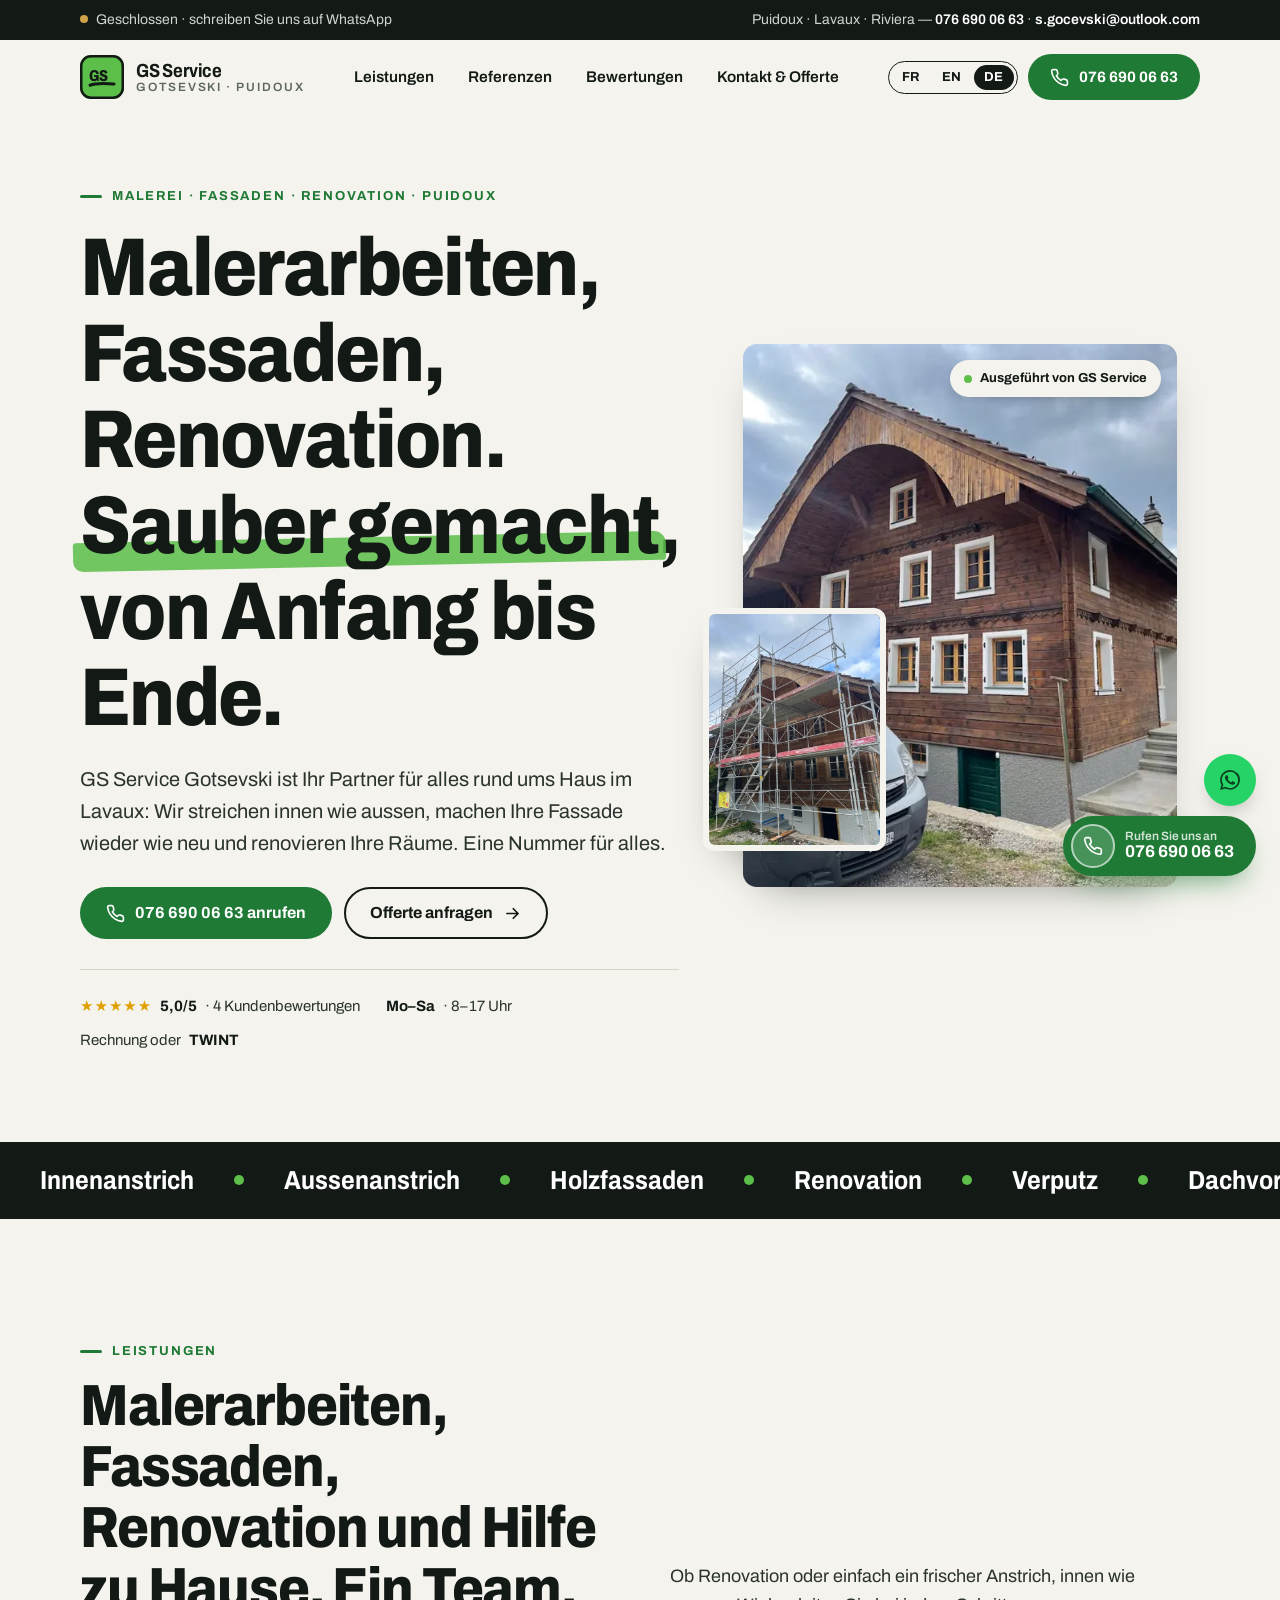
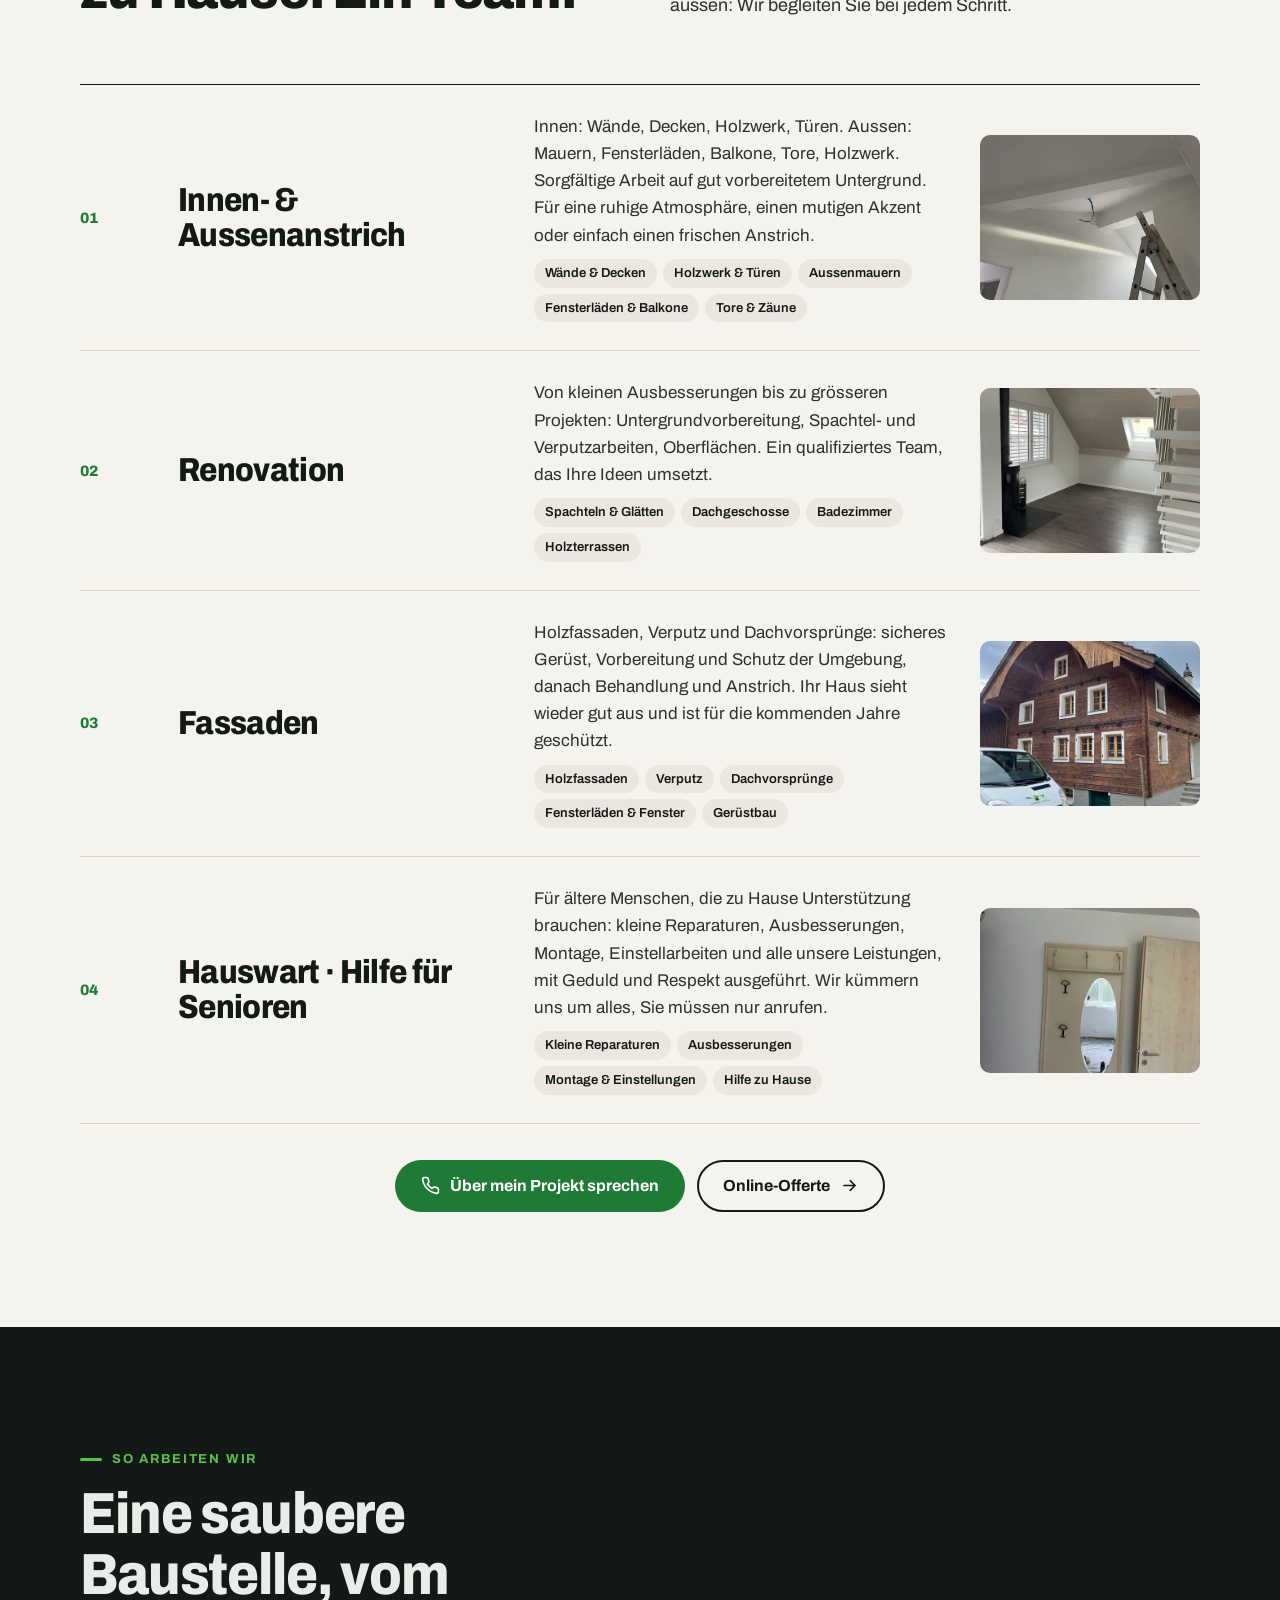
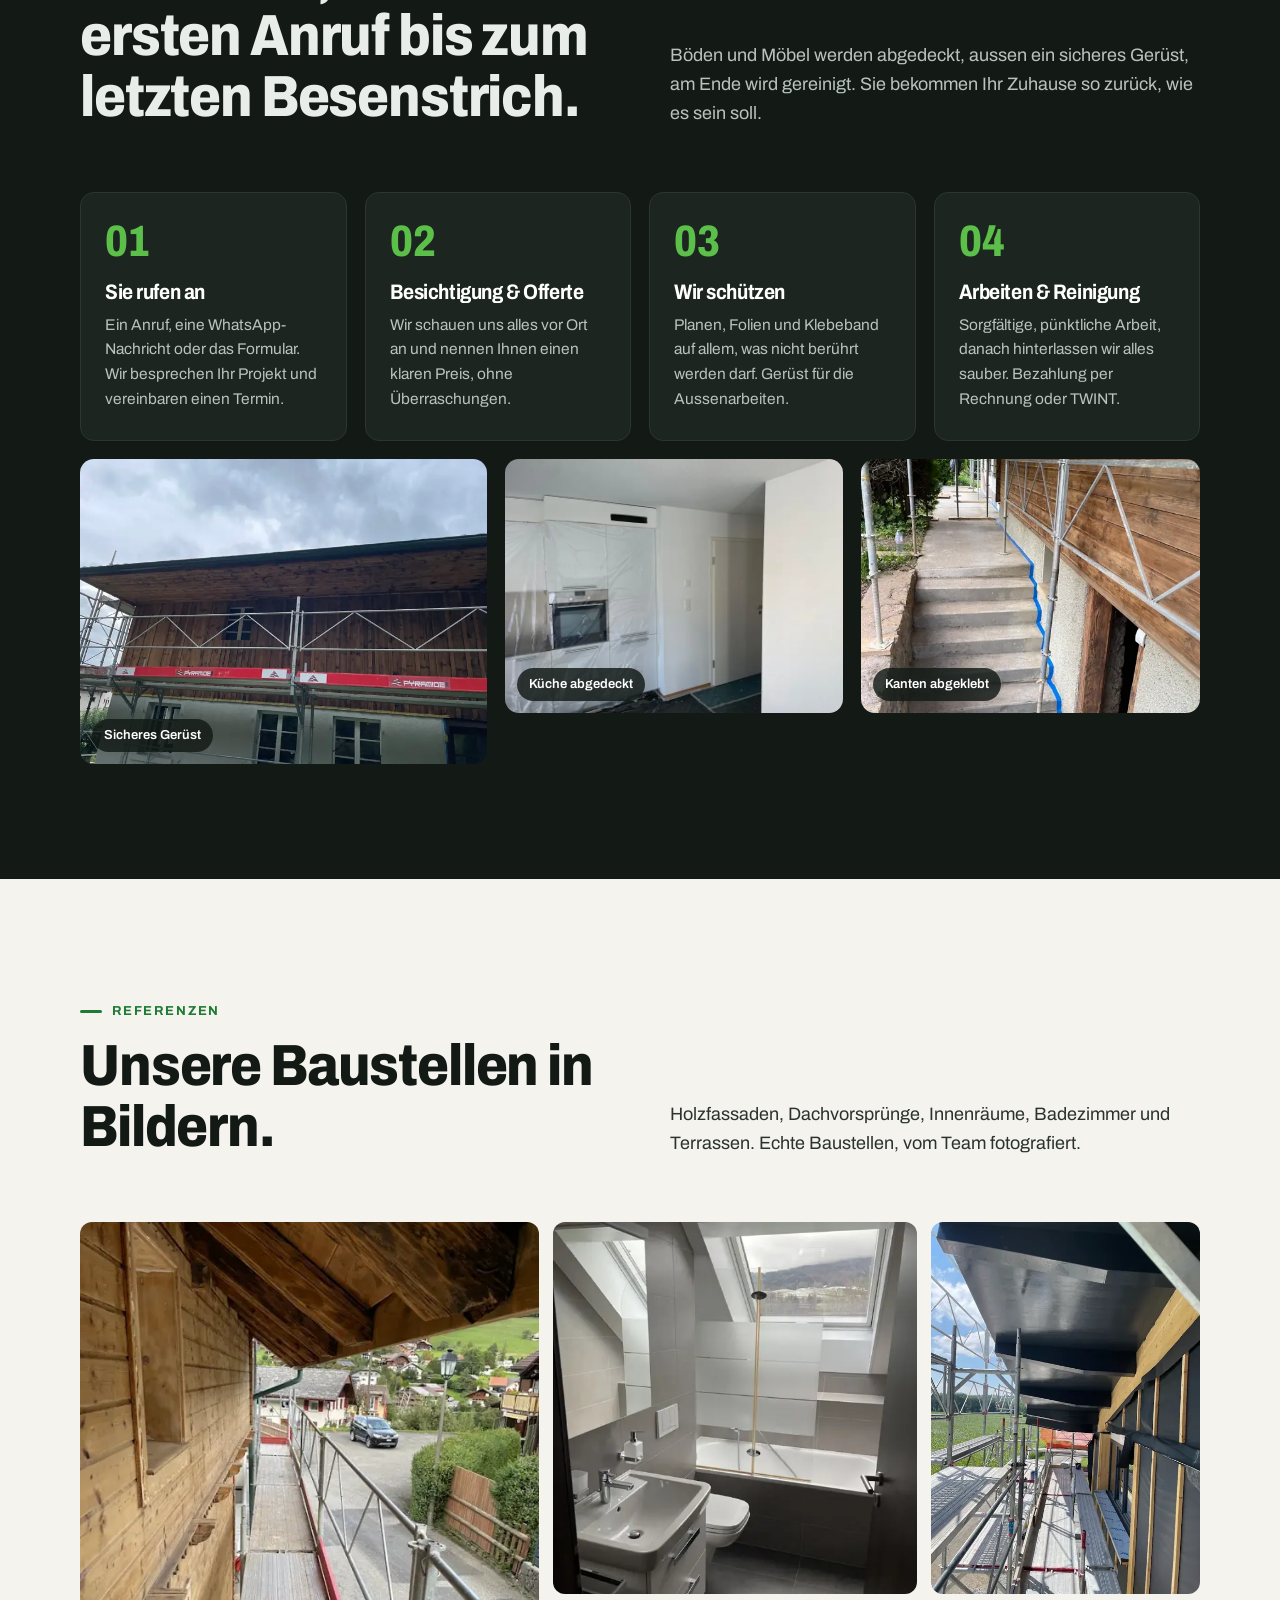
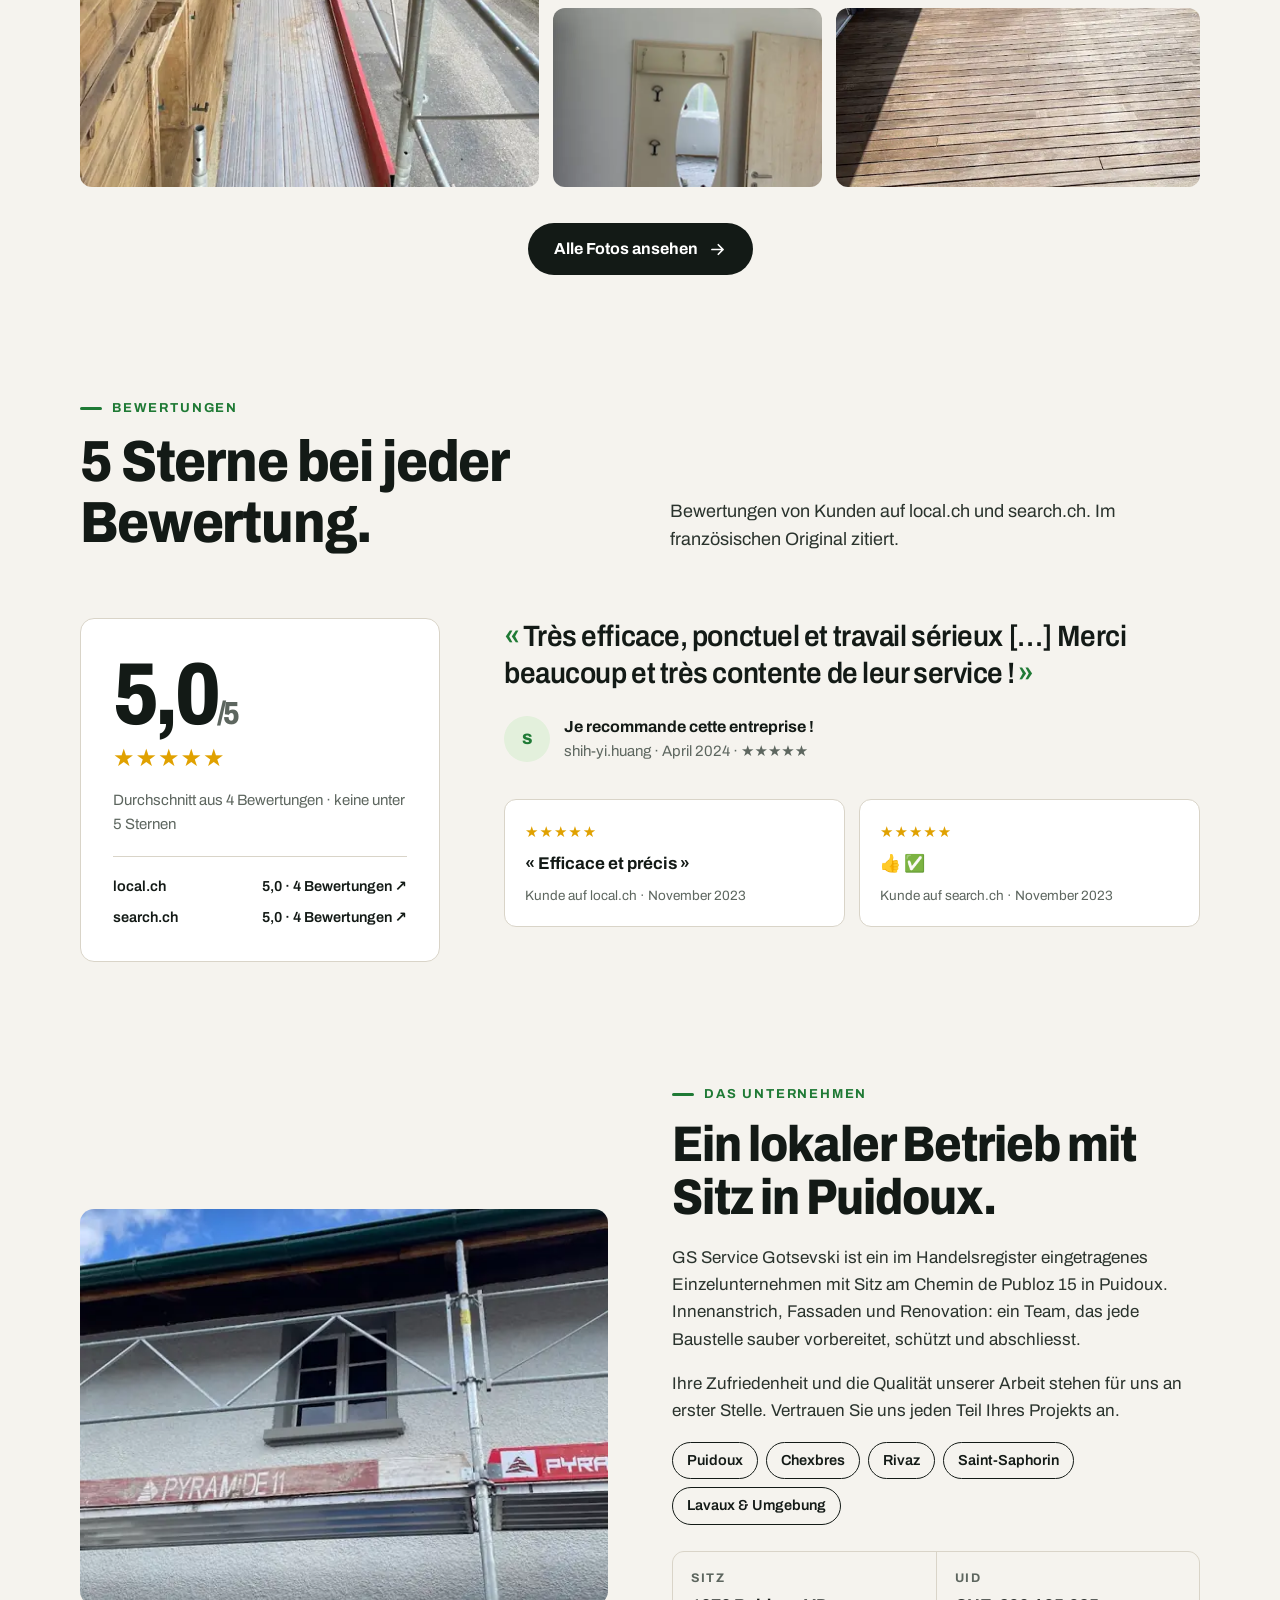
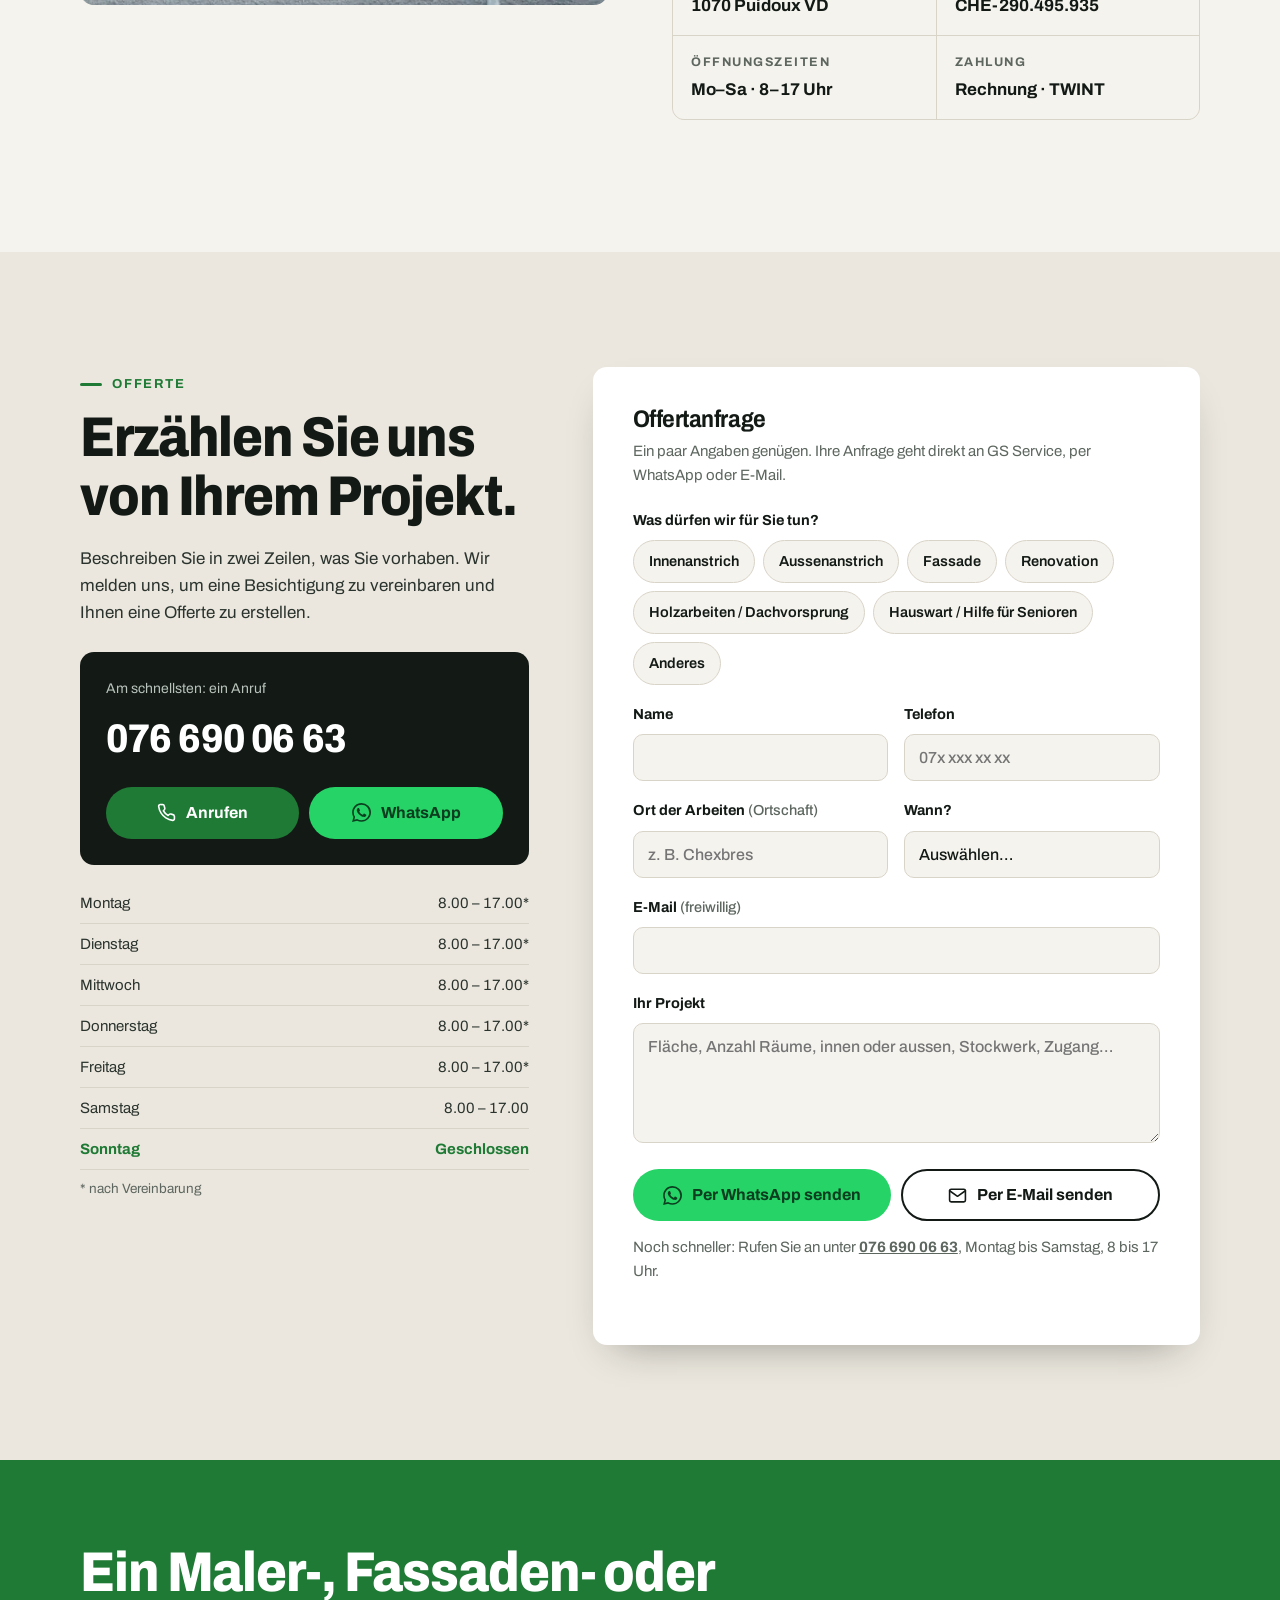
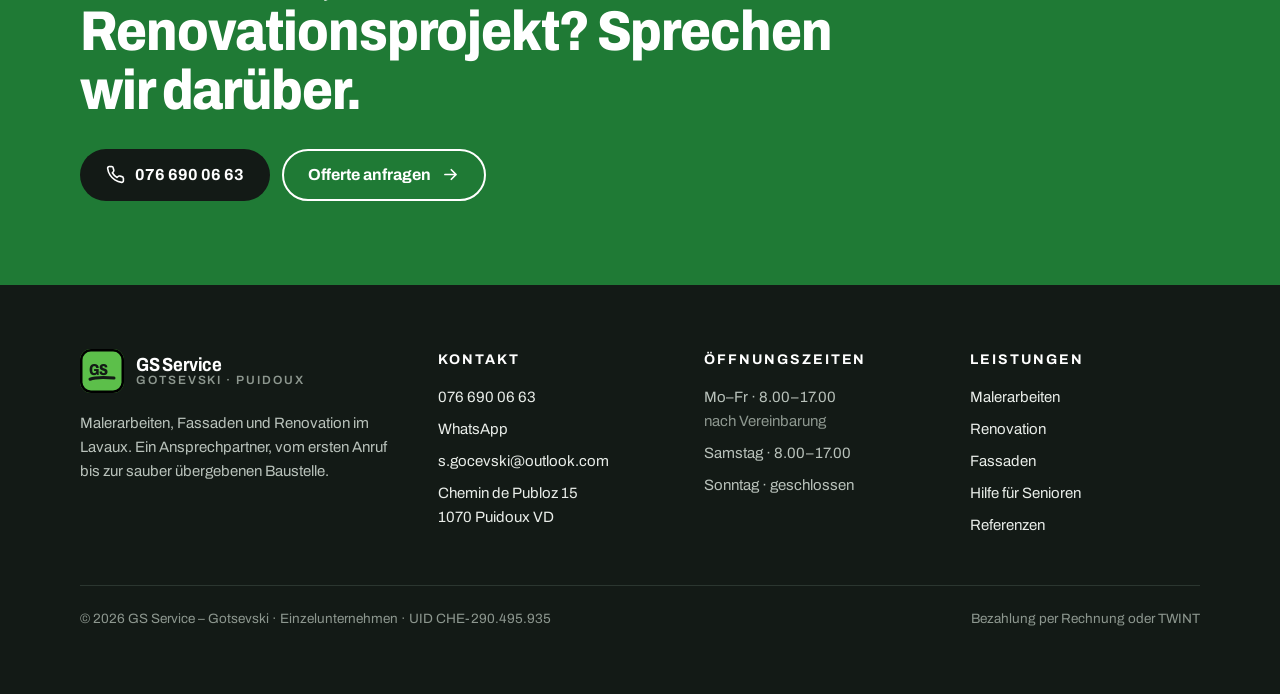
==== de/index.html @ d6259721 "Add English and German versions with FR/EN/DE language switcher Co-Authored-By: Claude Opus 5.5 <nor" ====
<!doctype html>
<html lang="de-CH">
<head>
<meta charset="utf-8">
<meta name="viewport" content="width=device-width, initial-scale=1, viewport-fit=cover">
<title>GS Service – Gotsevski | Maler, Fassaden & Renovation in Puidoux</title>
<meta name="description" content="Maler- und Renovationsbetrieb in Puidoux (Lavaux, VD). Innen- und Aussenanstrich, Fassaden, Renovation und Hauswartdienste für Senioren. 5,0/5 aus 4 Bewertungen. Rufen Sie an: 076 690 06 63.">
<link rel="canonical" href="https://welcometothenextlevel.github.io/GS-Service/de/">
<meta name="theme-color" content="#131a16">
<meta property="og:type" content="website">
<meta property="og:locale" content="de_CH">
<meta property="og:title" content="GS Service – Gotsevski | Maler, Fassaden & Renovation in Puidoux">
<meta property="og:description" content="Maler- und Renovationsbetrieb in Puidoux (Lavaux, VD). Innen- und Aussenanstrich, Fassaden, Renovation und Hauswartdienste für Senioren. 5,0/5 aus 4 Bewertungen. Rufen Sie an: 076 690 06 63.">
<meta property="og:url" content="https://welcometothenextlevel.github.io/GS-Service/de/">
<meta property="og:image" content="https://welcometothenextlevel.github.io/GS-Service/img/og.jpg">
<link rel="icon" href="../favicon.svg" type="image/svg+xml">
<link rel="preconnect" href="https://fonts.googleapis.com">
<link rel="preconnect" href="https://fonts.gstatic.com" crossorigin>
<link href="https://fonts.googleapis.com/css2?family=Archivo:wdth,wght@62..125,400..800&display=swap" rel="stylesheet">
<link rel="stylesheet" href="../css/style.css?v=5">
<link rel="alternate" hreflang="fr" href="https://welcometothenextlevel.github.io/GS-Service/">
<link rel="alternate" hreflang="en" href="https://welcometothenextlevel.github.io/GS-Service/en/">
<link rel="alternate" hreflang="de" href="https://welcometothenextlevel.github.io/GS-Service/de/">
<link rel="alternate" hreflang="x-default" href="https://welcometothenextlevel.github.io/GS-Service/">
<script type="application/ld+json">
{"@context":"https://schema.org","@type":"HousePainter","name":"GS Service - Gotsevski",
"description":"Innen- und Aussenanstrich, Fassaden, Renovation und Hauswartdienste für Senioren in Puidoux und im Lavaux.",
"url":"https://welcometothenextlevel.github.io/GS-Service/","telephone":"+41 76 690 06 63","email":"s.gocevski@outlook.com","image":"https://welcometothenextlevel.github.io/GS-Service/img/chalet-fini.webp",
"address":{"@type":"PostalAddress","streetAddress":"Chemin de Publoz 15","postalCode":"1070","addressLocality":"Puidoux","addressRegion":"VD","addressCountry":"CH"},
"geo":{"@type":"GeoCoordinates","latitude":46.4907,"longitude":6.7631},
"areaServed":["Puidoux","Chexbres","Rivaz","Saint-Saphorin","Lavaux"],
"paymentAccepted":"Facture, TWINT",
"openingHoursSpecification":[{"@type":"OpeningHoursSpecification","dayOfWeek":["Monday","Tuesday","Wednesday","Thursday","Friday","Saturday"],"opens":"08:00","closes":"17:00"}]}
</script>
</head>
<body>
<div class="topbar"><div class="wrap">
  <div><span class="open-dot"></span><span data-status>Mo–Sa · 8.00–17.00 Uhr</span></div>
  <nav class="lang lang-top" aria-label="Sprache wählen"><a href="../" hreflang="fr" lang="fr">FR</a><a href="../en/" hreflang="en" lang="en">EN</a><a href="./" hreflang="de" lang="de" aria-current="true">DE</a></nav>
  <div class="tb-right">Puidoux · Lavaux · Riviera — <a href="tel:+41766900663">076 690 06 63</a> · <a href="mailto:s.gocevski@outlook.com">s.gocevski@outlook.com</a></div>
</div></div>
<header class="header"><div class="wrap">
  <a class="logo" href="./" aria-label="GS Service – Gotsevski, Startseite"><span class="logo-mark"><svg viewBox="0 0 40 40" aria-hidden="true"><text x="3" y="25" font-family="Archivo,sans-serif" font-weight="800" font-size="21" fill="#131a16" style="font-stretch:80%">GS</text><path d="M4 31c6-2.4 14-3 32-1.6" stroke="#131a16" stroke-width="4" stroke-linecap="round" fill="none"/></svg></span><span class="logo-text"><b>GS Service</b><span>Gotsevski · Puidoux</span></span></a>
  <nav class="nav" id="nav" aria-label="Hauptnavigation">
    <a href="./#services">Leistungen</a>
    <a href="realisations">Referenzen</a>
    <a href="./#avis">Bewertungen</a>
    <a href="contact">Kontakt & Offerte</a>
  </nav>
  <div class="header-cta">
    <nav class="lang lang-head" aria-label="Sprache wählen"><a href="../" hreflang="fr" lang="fr">FR</a><a href="../en/" hreflang="en" lang="en">EN</a><a href="./" hreflang="de" lang="de" aria-current="true">DE</a></nav>
    <a class="btn btn-green" href="tel:+41766900663" aria-label="076 690 06 63 anrufen"><svg viewBox="0 0 24 24" fill="none" stroke="currentColor" stroke-width="2" stroke-linecap="round" stroke-linejoin="round" aria-hidden="true"><path d="M22 16.9v3a2 2 0 0 1-2.2 2 19.8 19.8 0 0 1-8.6-3.1 19.5 19.5 0 0 1-6-6A19.8 19.8 0 0 1 2.1 4.2 2 2 0 0 1 4.1 2h3a2 2 0 0 1 2 1.7c.1.9.4 1.8.7 2.7a2 2 0 0 1-.5 2.1L8 9.8a16 16 0 0 0 6 6l1.3-1.3a2 2 0 0 1 2.1-.5c.9.3 1.8.6 2.7.7a2 2 0 0 1 1.7 2z"/></svg><span class="lbl">076 690 06 63</span></a>
    <button class="burger" aria-label="Menu" aria-expanded="false" aria-controls="nav"><svg viewBox="0 0 24 24" fill="none" stroke="currentColor" stroke-width="2" stroke-linecap="round" aria-hidden="true"><path d="M4 7h16M4 12h16M4 17h16"/></svg></button>
  </div>
</div></header>
<main>
<section class="hero"><div class="wrap hero-grid">
  <div>
    <span class="eyebrow">Malerei · Fassaden · Renovation · Puidoux</span>
    <h1>Malerarbeiten, Fassaden, Renovation. <span class="stroke">Sauber gemacht</span>, von Anfang bis Ende.</h1>
    <p class="lead">GS Service Gotsevski ist Ihr Partner für alles rund ums Haus im Lavaux: Wir streichen innen wie aussen, machen Ihre Fassade wieder wie neu und renovieren Ihre Räume. Eine Nummer für alles.</p>
    <div class="hero-actions">
      <a class="btn btn-green" href="tel:+41766900663"><svg viewBox="0 0 24 24" fill="none" stroke="currentColor" stroke-width="2" stroke-linecap="round" stroke-linejoin="round" aria-hidden="true"><path d="M22 16.9v3a2 2 0 0 1-2.2 2 19.8 19.8 0 0 1-8.6-3.1 19.5 19.5 0 0 1-6-6A19.8 19.8 0 0 1 2.1 4.2 2 2 0 0 1 4.1 2h3a2 2 0 0 1 2 1.7c.1.9.4 1.8.7 2.7a2 2 0 0 1-.5 2.1L8 9.8a16 16 0 0 0 6 6l1.3-1.3a2 2 0 0 1 2.1-.5c.9.3 1.8.6 2.7.7a2 2 0 0 1 1.7 2z"/></svg> 076 690 06 63 anrufen</a>
      <a class="btn btn-line" href="#devis">Offerte anfragen <svg viewBox="0 0 24 24" fill="none" stroke="currentColor" stroke-width="2.2" stroke-linecap="round" stroke-linejoin="round" aria-hidden="true"><path d="M5 12h14M13 6l6 6-6 6"/></svg></a>
    </div>
    <div class="proof">
      <div><span class="stars">★★★★★</span> <strong>5,0/5</strong> · 4 Kundenbewertungen</div>
      <div><strong>Mo–Sa</strong> · 8–17 Uhr</div>
      <div>Rechnung oder <strong>TWINT</strong></div>
    </div>
  </div>
  <div class="hero-media">
    <div class="main"><img src="../img/chalet-fini.webp" srcset="../img/chalet-fini-sm.webp 720w, ../img/chalet-fini.webp 1400w" sizes="(max-width:900px) 100vw, 45vw" alt="Holzchalet nach den Arbeiten, davor der Wagen von GS Service" fetchpriority="high" decoding="async"></div>
    <div class="inset"><img src="../img/chalet-echafaudage.webp" srcset="../img/chalet-echafaudage-sm.webp 720w, ../img/chalet-echafaudage.webp 1400w" sizes="20vw" alt="Dasselbe Chalet eingerüstet während der Arbeiten" loading="lazy" decoding="async"></div>
    <span class="tag"><i></i>Ausgeführt von GS Service</span>
  </div>
</div></section>

<div class="ticker" aria-hidden="true"><div class="ticker-track"><span>Innenanstrich</span><span>Aussenanstrich</span><span>Holzfassaden</span><span>Renovation</span><span>Verputz</span><span>Dachvorsprünge</span><span>Holzarbeiten</span><span>Hilfe für Senioren</span><span>Decken</span><span>Badezimmer</span><span>Innenanstrich</span><span>Aussenanstrich</span><span>Holzfassaden</span><span>Renovation</span><span>Verputz</span><span>Dachvorsprünge</span><span>Holzarbeiten</span><span>Hilfe für Senioren</span><span>Decken</span><span>Badezimmer</span></div></div>

<section class="section" id="services"><div class="wrap">
  <div class="section-head">
    <div><span class="eyebrow">Leistungen</span><h2>Malerarbeiten, Fassaden, Renovation und Hilfe zu Hause. Ein Team.</h2></div>
    <p>Ob Renovation oder einfach ein frischer Anstrich, innen wie aussen: Wir begleiten Sie bei jedem Schritt.</p>
  </div>
  <div class="svc-list">
<article class="svc rv">
  <span class="svc-num">01</span>
  <h3>Innen- & Aussenanstrich</h3>
  <div class="svc-desc"><p>Innen: Wände, Decken, Holzwerk, Türen. Aussen: Mauern, Fensterläden, Balkone, Tore, Holzwerk. Sorgfältige Arbeit auf gut vorbereitetem Untergrund. Für eine ruhige Atmosphäre, einen mutigen Akzent oder einfach einen frischen Anstrich.</p><ul><li>Wände & Decken</li><li>Holzwerk & Türen</li><li>Aussenmauern</li><li>Fensterläden & Balkone</li><li>Tore & Zäune</li></ul></div>
  <div class="svc-img"><img src="../img/plafond-peinture.webp" srcset="../img/plafond-peinture-sm.webp 720w, ../img/plafond-peinture.webp 1400w" sizes="(max-width:600px) 100vw, 220px" alt="Decke und Balken weiss gestrichen" loading="lazy" decoding="async"></div>
</article>
<article class="svc rv">
  <span class="svc-num">02</span>
  <h3>Renovation</h3>
  <div class="svc-desc"><p>Von kleinen Ausbesserungen bis zu grösseren Projekten: Untergrundvorbereitung, Spachtel- und Verputzarbeiten, Oberflächen. Ein qualifiziertes Team, das Ihre Ideen umsetzt.</p><ul><li>Spachteln & Glätten</li><li>Dachgeschosse</li><li>Badezimmer</li><li>Holzterrassen</li></ul></div>
  <div class="svc-img"><img src="../img/combles-renoves.webp" srcset="../img/combles-renoves-sm.webp 720w, ../img/combles-renoves.webp 1400w" sizes="(max-width:600px) 100vw, 220px" alt="Renoviertes Dachgeschoss mit Parkett und weissen Wänden" loading="lazy" decoding="async"></div>
</article>
<article class="svc rv">
  <span class="svc-num">03</span>
  <h3>Fassaden</h3>
  <div class="svc-desc"><p>Holzfassaden, Verputz und Dachvorsprünge: sicheres Gerüst, Vorbereitung und Schutz der Umgebung, danach Behandlung und Anstrich. Ihr Haus sieht wieder gut aus und ist für die kommenden Jahre geschützt.</p><ul><li>Holzfassaden</li><li>Verputz</li><li>Dachvorsprünge</li><li>Fensterläden & Fenster</li><li>Gerüstbau</li></ul></div>
  <div class="svc-img"><img src="../img/chalet-fini.webp" srcset="../img/chalet-fini-sm.webp 720w, ../img/chalet-fini.webp 1400w" sizes="(max-width:600px) 100vw, 220px" alt="Holzchalet nach Fassadenarbeiten, mit dem Wagen von GS Service" loading="lazy" decoding="async"></div>
</article>
<article class="svc rv">
  <span class="svc-num">04</span>
  <h3>Hauswart · Hilfe für Senioren</h3>
  <div class="svc-desc"><p>Für ältere Menschen, die zu Hause Unterstützung brauchen: kleine Reparaturen, Ausbesserungen, Montage, Einstellarbeiten und alle unsere Leistungen, mit Geduld und Respekt ausgeführt. Wir kümmern uns um alles, Sie müssen nur anrufen.</p><ul><li>Kleine Reparaturen</li><li>Ausbesserungen</li><li>Montage & Einstellungen</li><li>Hilfe zu Hause</li></ul></div>
  <div class="svc-img"><img src="../img/porte-repeinte.webp" srcset="../img/porte-repeinte-sm.webp 720w, ../img/porte-repeinte.webp 1400w" sizes="(max-width:600px) 100vw, 220px" alt="Alte Tür instand gesetzt" loading="lazy" decoding="async"></div>
</article>
  </div>
  <div class="center-cta"><a class="btn btn-green" href="tel:+41766900663"><svg viewBox="0 0 24 24" fill="none" stroke="currentColor" stroke-width="2" stroke-linecap="round" stroke-linejoin="round" aria-hidden="true"><path d="M22 16.9v3a2 2 0 0 1-2.2 2 19.8 19.8 0 0 1-8.6-3.1 19.5 19.5 0 0 1-6-6A19.8 19.8 0 0 1 2.1 4.2 2 2 0 0 1 4.1 2h3a2 2 0 0 1 2 1.7c.1.9.4 1.8.7 2.7a2 2 0 0 1-.5 2.1L8 9.8a16 16 0 0 0 6 6l1.3-1.3a2 2 0 0 1 2.1-.5c.9.3 1.8.6 2.7.7a2 2 0 0 1 1.7 2z"/></svg> Über mein Projekt sprechen</a><a class="btn btn-line" href="#devis">Online-Offerte <svg viewBox="0 0 24 24" fill="none" stroke="currentColor" stroke-width="2.2" stroke-linecap="round" stroke-linejoin="round" aria-hidden="true"><path d="M5 12h14M13 6l6 6-6 6"/></svg></a></div>
</div></section>

<section class="section on-dark" id="methode"><div class="wrap">
  <div class="section-head">
    <div><span class="eyebrow">So arbeiten wir</span><h2>Eine saubere Baustelle, vom ersten Anruf bis zum letzten Besenstrich.</h2></div>
    <p>Böden und Möbel werden abgedeckt, aussen ein sicheres Gerüst, am Ende wird gereinigt. Sie bekommen Ihr Zuhause so zurück, wie es sein soll.</p>
  </div>
  <div class="steps">
    <div class="step rv"><b>01</b><h3>Sie rufen an</h3><p>Ein Anruf, eine WhatsApp-Nachricht oder das Formular. Wir besprechen Ihr Projekt und vereinbaren einen Termin.</p></div>
    <div class="step rv"><b>02</b><h3>Besichtigung & Offerte</h3><p>Wir schauen uns alles vor Ort an und nennen Ihnen einen klaren Preis, ohne Überraschungen.</p></div>
    <div class="step rv"><b>03</b><h3>Wir schützen</h3><p>Planen, Folien und Klebeband auf allem, was nicht berührt werden darf. Gerüst für die Aussenarbeiten.</p></div>
    <div class="step rv"><b>04</b><h3>Arbeiten & Reinigung</h3><p>Sorgfältige, pünktliche Arbeit, danach hinterlassen wir alles sauber. Bezahlung per Rechnung oder TWINT.</p></div>
  </div>
  <div class="process-photo">
    <figure class="rv"><img src="../img/facade-bois-echafaudage.webp" srcset="../img/facade-bois-echafaudage-sm.webp 720w, ../img/facade-bois-echafaudage.webp 1400w" sizes="(max-width:760px) 100vw, 40vw" alt="Gerüst an einer Holzfassade" loading="lazy" decoding="async"><figcaption>Sicheres Gerüst</figcaption></figure>
    <figure class="rv"><img src="../img/cuisine-protection.webp" srcset="../img/cuisine-protection-sm.webp 720w, ../img/cuisine-protection.webp 1400w" sizes="(max-width:760px) 50vw, 30vw" alt="Küche während der Arbeiten mit Folie abgedeckt" loading="lazy" decoding="async"><figcaption>Küche abgedeckt</figcaption></figure>
    <figure class="rv"><img src="../img/facade-escalier-protection.webp" srcset="../img/facade-escalier-protection-sm.webp 720w, ../img/facade-escalier-protection.webp 1400w" sizes="(max-width:760px) 50vw, 30vw" alt="Treppe und Sockel vor dem Streichen abgeklebt" loading="lazy" decoding="async"><figcaption>Kanten abgeklebt</figcaption></figure>
  </div>
</div></section>

<section class="section" id="realisations"><div class="wrap">
  <div class="section-head">
    <div><span class="eyebrow">Referenzen</span><h2>Unsere Baustellen in Bildern.</h2></div>
    <p>Holzfassaden, Dachvorsprünge, Innenräume, Badezimmer und Terrassen. Echte Baustellen, vom Team fotografiert.</p>
  </div>
  <div class="mosaic" data-lb>
    <a class="m1 rv" href="../img/facade-bois-passerelle-2.webp" data-caption="Holzfassade – Arbeiten vom Gerüst aus"><img src="../img/facade-bois-passerelle-2.webp" srcset="../img/facade-bois-passerelle-2-sm.webp 720w, ../img/facade-bois-passerelle-2.webp 1400w" sizes="(max-width:760px) 100vw, 42vw" alt="Holzfassade vom Gerüst aus, mit Blick auf das Dorf" loading="lazy" decoding="async"><span>Holzfassade</span></a>
    <a class="m2 rv" href="../img/salle-de-bain.webp" data-caption="Badezimmer im Dachgeschoss"><img src="../img/salle-de-bain.webp" srcset="../img/salle-de-bain-sm.webp 720w, ../img/salle-de-bain.webp 1400w" sizes="(max-width:760px) 50vw, 33vw" alt="Renoviertes Badezimmer unter dem Dachfenster" loading="lazy" decoding="async"><span>Badezimmer</span></a>
    <a class="m3 rv" href="../img/avant-toit-noir.webp" data-caption="Dachvorsprung schwarz gestrichen"><img src="../img/avant-toit-noir.webp" srcset="../img/avant-toit-noir-sm.webp 720w, ../img/avant-toit-noir.webp 1400w" sizes="(max-width:760px) 50vw, 25vw" alt="Dachvorsprung schwarz gestrichen, vom Gerüst aus" loading="lazy" decoding="async"><span>Dachvorsprung</span></a>
    <a class="m4 rv" href="../img/porte-repeinte.webp" data-caption="Gestrichene Tür"><img src="../img/porte-repeinte.webp" srcset="../img/porte-repeinte-sm.webp 720w, ../img/porte-repeinte.webp 1400w" sizes="(max-width:760px) 50vw, 25vw" alt="Alte Tür mit Bullauge, neu gestrichen" loading="lazy" decoding="async"><span>Türen</span></a>
    <a class="m5 rv" href="../img/terrasse-bois-2.webp" data-caption="Holzterrasse gereinigt"><img src="../img/terrasse-bois-2.webp" srcset="../img/terrasse-bois-2-sm.webp 720w, ../img/terrasse-bois-2.webp 1400w" sizes="(max-width:760px) 50vw, 33vw" alt="Holzterrasse" loading="lazy" decoding="async"><span>Terrasse</span></a>
  </div>
  <div class="center-cta"><a class="btn btn-ink" href="realisations">Alle Fotos ansehen <svg viewBox="0 0 24 24" fill="none" stroke="currentColor" stroke-width="2.2" stroke-linecap="round" stroke-linejoin="round" aria-hidden="true"><path d="M5 12h14M13 6l6 6-6 6"/></svg></a></div>
</div></section>

<section class="section" id="avis" style="padding-top:0"><div class="wrap">
  <div class="section-head">
    <div><span class="eyebrow">Bewertungen</span><h2>5 Sterne bei jeder Bewertung.</h2></div>
    <p>Bewertungen von Kunden auf local.ch und search.ch. Im französischen Original zitiert.</p>
  </div>
  <div class="reviews">
    <div class="score rv">
      <div class="big">5,0<small>/5</small></div>
      <div class="stars">★★★★★</div>
      <p>Durchschnitt aus 4 Bewertungen · keine unter 5 Sternen</p>
      <div class="src">
        <a href="https://www.local.ch/en/d/puidoux/1070/painting/gs-service-gotsevski-khm1VBmaaDtW8iqlW9epsw" target="_blank" rel="noopener">local.ch <span>5,0 · 4 Bewertungen ↗</span></a>
        <a href="https://search.ch/tel/puidoux/chemin-de-publoz-15/gs-service-gotsevski" target="_blank" rel="noopener">search.ch <span>5,0 · 4 Bewertungen ↗</span></a>
      </div>
    </div>
    <div>
      <figure class="quote rv">
        <blockquote>Très efficace, ponctuel et travail sérieux […] Merci beaucoup et très contente de leur service !</blockquote>
        <figcaption><span class="avatar">S</span><span><b>Je recommande cette entreprise !</b>shih-yi.huang · April 2024 · ★★★★★</span></figcaption>
      </figure>
      <div class="mini-reviews">
        <div class="mini rv"><span class="stars">★★★★★</span><b>« Efficace et précis »</b><span>Kunde auf local.ch · November 2023</span></div>
        <div class="mini rv"><span class="stars">★★★★★</span><b>👍 ✅</b><span>Kunde auf search.ch · November 2023</span></div>
      </div>
    </div>
  </div>
</div></section>

<section class="section" style="padding-top:0"><div class="wrap about">
  <div class="about-img rv"><img src="../img/facade-crepi.webp" srcset="../img/facade-crepi-sm.webp 720w, ../img/facade-crepi.webp 1400w" sizes="(max-width:860px) 100vw, 50vw" alt="Verputzte Fassade mit Gerüst und Fensterläden" loading="lazy" decoding="async"></div>
  <div class="rv">
    <span class="eyebrow">Das Unternehmen</span>
    <h2>Ein lokaler Betrieb mit Sitz in Puidoux.</h2>
    <p>GS Service Gotsevski ist ein im Handelsregister eingetragenes Einzelunternehmen mit Sitz am Chemin de Publoz 15 in Puidoux. Innenanstrich, Fassaden und Renovation: ein Team, das jede Baustelle sauber vorbereitet, schützt und abschliesst.</p>
    <p>Ihre Zufriedenheit und die Qualität unserer Arbeit stehen für uns an erster Stelle. Vertrauen Sie uns jeden Teil Ihres Projekts an.</p>
    <div class="towns"><span>Puidoux</span><span>Chexbres</span><span>Rivaz</span><span>Saint-Saphorin</span><span>Lavaux & Umgebung</span></div>
    <dl class="facts">
      <div><dt>Sitz</dt><dd>1070 Puidoux VD</dd></div>
      <div><dt>UID</dt><dd>CHE-290.495.935</dd></div>
      <div><dt>Öffnungszeiten</dt><dd>Mo–Sa · 8–17 Uhr</dd></div>
      <div><dt>Zahlung</dt><dd>Rechnung · TWINT</dd></div>
    </dl>
  </div>
</div></section>

<section class="section quote-sec" id="contact"><div class="wrap qgrid">
  <div class="qside rv">
    <span class="eyebrow">Offerte</span>
    <h2>Erzählen Sie uns von Ihrem Projekt.</h2>
    <p>Beschreiben Sie in zwei Zeilen, was Sie vorhaben. Wir melden uns, um eine Besichtigung zu vereinbaren und Ihnen eine Offerte zu erstellen.</p>
    <div class="call-card">
      <small>Am schnellsten: ein Anruf</small>
      <a class="num" href="tel:+41766900663">076 690 06 63</a>
      <div class="row">
        <a class="btn btn-green" href="tel:+41766900663"><svg viewBox="0 0 24 24" fill="none" stroke="currentColor" stroke-width="2" stroke-linecap="round" stroke-linejoin="round" aria-hidden="true"><path d="M22 16.9v3a2 2 0 0 1-2.2 2 19.8 19.8 0 0 1-8.6-3.1 19.5 19.5 0 0 1-6-6A19.8 19.8 0 0 1 2.1 4.2 2 2 0 0 1 4.1 2h3a2 2 0 0 1 2 1.7c.1.9.4 1.8.7 2.7a2 2 0 0 1-.5 2.1L8 9.8a16 16 0 0 0 6 6l1.3-1.3a2 2 0 0 1 2.1-.5c.9.3 1.8.6 2.7.7a2 2 0 0 1 1.7 2z"/></svg> Anrufen</a>
        <a class="btn btn-wa" href="https://wa.me/41766900663" target="_blank" rel="noopener"><svg viewBox="0 0 24 24" fill="currentColor" aria-hidden="true"><path d="M17.5 14.4c-.3-.1-1.8-.9-2-1-.3-.1-.5-.1-.7.1-.2.3-.8 1-.9 1.2-.2.2-.3.2-.6.1-.3-.1-1.3-.5-2.4-1.5-.9-.8-1.5-1.8-1.7-2.1-.2-.3 0-.5.1-.6l.4-.5c.2-.2.2-.3.3-.5.1-.2 0-.4 0-.5l-.9-2.2c-.2-.6-.5-.5-.7-.5h-.6c-.2 0-.5.1-.8.4-.3.3-1 1-1 2.5s1.1 2.9 1.2 3.1c.1.2 2.1 3.2 5.1 4.5.7.3 1.3.5 1.7.6.7.2 1.4.2 1.9.1.6-.1 1.8-.7 2-1.4.2-.7.2-1.3.2-1.4-.1-.2-.3-.3-.6-.4zM12 21.8c-1.8 0-3.5-.5-5-1.4l-.4-.2-3.7 1 1-3.6-.2-.4a9.8 9.8 0 0 1-1.5-5.2c0-5.4 4.4-9.8 9.8-9.8 2.6 0 5.1 1 6.9 2.9a9.7 9.7 0 0 1 2.9 6.9c0 5.4-4.4 9.8-9.8 9.8zm8.4-18.2A11.8 11.8 0 0 0 12 0C5.5 0 .2 5.3.2 11.9c0 2.1.5 4.1 1.6 5.9L.1 24l6.3-1.7c1.7.9 3.7 1.4 5.7 1.4 6.5 0 11.9-5.3 11.9-11.9 0-3.2-1.2-6.2-3.5-8.4z"/></svg> WhatsApp</a>
      </div>
    </div>
    <div class="hours"><table>
  <tr data-day="1"><td>Montag</td><td>8.00 – 17.00*</td></tr>
  <tr data-day="2"><td>Dienstag</td><td>8.00 – 17.00*</td></tr>
  <tr data-day="3"><td>Mittwoch</td><td>8.00 – 17.00*</td></tr>
  <tr data-day="4"><td>Donnerstag</td><td>8.00 – 17.00*</td></tr>
  <tr data-day="5"><td>Freitag</td><td>8.00 – 17.00*</td></tr>
  <tr data-day="6"><td>Samstag</td><td>8.00 – 17.00</td></tr>
  <tr data-day="0"><td>Sonntag</td><td>Geschlossen</td></tr>
</table><p class="note">* nach Vereinbarung</p></div>
  </div>
  <div class="rv"><form class="form" id="devis" novalidate>
  <h3>Offertanfrage</h3>
  <p>Ein paar Angaben genügen. Ihre Anfrage geht direkt an GS Service, per WhatsApp oder E-Mail.</p>
  <p class="form-error" role="alert">Bitte geben Sie Ihren Namen und Ihre Telefonnummer an.</p>
  <fieldset class="field"><legend>Was dürfen wir für Sie tun?</legend><div class="chips">
<label><input type="checkbox" name="service" value="Peinture intérieure"><span>Innenanstrich</span></label>
<label><input type="checkbox" name="service" value="Peinture extérieure"><span>Aussenanstrich</span></label>
<label><input type="checkbox" name="service" value="Façade"><span>Fassade</span></label>
<label><input type="checkbox" name="service" value="Rénovation"><span>Renovation</span></label>
<label><input type="checkbox" name="service" value="Boiseries / avant-toit"><span>Holzarbeiten / Dachvorsprung</span></label>
<label><input type="checkbox" name="service" value="Homme à tout faire / aide aux aînés"><span>Hauswart / Hilfe für Senioren</span></label>
<label><input type="checkbox" name="service" value="Autre"><span>Anderes</span></label>
  </div></fieldset>
  <div class="row2">
    <div class="field"><label for="f-name">Name</label><input type="text" id="f-name" name="name" autocomplete="name" required></div>
    <div class="field"><label for="f-tel">Telefon</label><input type="tel" id="f-tel" name="tel" autocomplete="tel" inputmode="tel" placeholder="07x xxx xx xx" required></div>
  </div>
  <div class="row2">
    <div class="field"><label for="f-lieu">Ort der Arbeiten <em>(Ortschaft)</em></label><input type="text" id="f-lieu" name="lieu" placeholder="z. B. Chexbres"></div>
    <div class="field"><label for="f-delai">Wann?</label><select id="f-delai" name="delai"><option value="">Auswählen…</option><option>So bald wie möglich</option><option>Innerhalb eines Monats</option><option>In 1 bis 3 Monaten</option><option>Noch offen</option></select></div>
  </div>
  <div class="field"><label for="f-email">E-Mail <em>(freiwillig)</em></label><input type="email" id="f-email" name="email" autocomplete="email"></div>
  <div class="field"><label for="f-msg">Ihr Projekt</label><textarea id="f-msg" name="message" placeholder="Fläche, Anzahl Räume, innen oder aussen, Stockwerk, Zugang…"></textarea></div>
  <div class="form-actions">
    <button class="btn btn-wa" type="submit"><svg viewBox="0 0 24 24" fill="currentColor" aria-hidden="true"><path d="M17.5 14.4c-.3-.1-1.8-.9-2-1-.3-.1-.5-.1-.7.1-.2.3-.8 1-.9 1.2-.2.2-.3.2-.6.1-.3-.1-1.3-.5-2.4-1.5-.9-.8-1.5-1.8-1.7-2.1-.2-.3 0-.5.1-.6l.4-.5c.2-.2.2-.3.3-.5.1-.2 0-.4 0-.5l-.9-2.2c-.2-.6-.5-.5-.7-.5h-.6c-.2 0-.5.1-.8.4-.3.3-1 1-1 2.5s1.1 2.9 1.2 3.1c.1.2 2.1 3.2 5.1 4.5.7.3 1.3.5 1.7.6.7.2 1.4.2 1.9.1.6-.1 1.8-.7 2-1.4.2-.7.2-1.3.2-1.4-.1-.2-.3-.3-.6-.4zM12 21.8c-1.8 0-3.5-.5-5-1.4l-.4-.2-3.7 1 1-3.6-.2-.4a9.8 9.8 0 0 1-1.5-5.2c0-5.4 4.4-9.8 9.8-9.8 2.6 0 5.1 1 6.9 2.9a9.7 9.7 0 0 1 2.9 6.9c0 5.4-4.4 9.8-9.8 9.8zm8.4-18.2A11.8 11.8 0 0 0 12 0C5.5 0 .2 5.3.2 11.9c0 2.1.5 4.1 1.6 5.9L.1 24l6.3-1.7c1.7.9 3.7 1.4 5.7 1.4 6.5 0 11.9-5.3 11.9-11.9 0-3.2-1.2-6.2-3.5-8.4z"/></svg> Per WhatsApp senden</button>
    <button class="btn btn-line" type="button" data-mail><svg viewBox="0 0 24 24" fill="none" stroke="currentColor" stroke-width="2" stroke-linecap="round" stroke-linejoin="round" aria-hidden="true"><rect x="2" y="4" width="20" height="16" rx="2"/><path d="m22 6-10 7L2 6"/></svg> Per E-Mail senden</button>
  </div>
  <p class="form-note">Noch schneller: Rufen Sie an unter <a href="tel:+41766900663"><b>076 690 06 63</b></a>, Montag bis Samstag, 8 bis 17 Uhr.</p>
</form></div>
</div></section>
</main>
<section class="band"><div class="wrap">
  <h2>Ein Maler-, Fassaden- oder Renovationsprojekt? Sprechen wir darüber.</h2>
  <div class="acts">
    <a class="btn btn-ink" href="tel:+41766900663"><svg viewBox="0 0 24 24" fill="none" stroke="currentColor" stroke-width="2" stroke-linecap="round" stroke-linejoin="round" aria-hidden="true"><path d="M22 16.9v3a2 2 0 0 1-2.2 2 19.8 19.8 0 0 1-8.6-3.1 19.5 19.5 0 0 1-6-6A19.8 19.8 0 0 1 2.1 4.2 2 2 0 0 1 4.1 2h3a2 2 0 0 1 2 1.7c.1.9.4 1.8.7 2.7a2 2 0 0 1-.5 2.1L8 9.8a16 16 0 0 0 6 6l1.3-1.3a2 2 0 0 1 2.1-.5c.9.3 1.8.6 2.7.7a2 2 0 0 1 1.7 2z"/></svg> 076 690 06 63</a>
    <a class="btn btn-line" href="contact">Offerte anfragen <svg viewBox="0 0 24 24" fill="none" stroke="currentColor" stroke-width="2.2" stroke-linecap="round" stroke-linejoin="round" aria-hidden="true"><path d="M5 12h14M13 6l6 6-6 6"/></svg></a>
  </div>
</div></section>
<footer class="footer"><div class="wrap">
  <div class="footer-grid">
    <div>
      <a class="logo" href="./"><span class="logo-mark"><svg viewBox="0 0 40 40" aria-hidden="true"><text x="3" y="25" font-family="Archivo,sans-serif" font-weight="800" font-size="21" fill="#131a16" style="font-stretch:80%">GS</text><path d="M4 31c6-2.4 14-3 32-1.6" stroke="#131a16" stroke-width="4" stroke-linecap="round" fill="none"/></svg></span><span class="logo-text"><b style="color:#fff">GS Service</b><span>Gotsevski · Puidoux</span></span></a>
      <p style="margin-top:18px;max-width:22em">Malerarbeiten, Fassaden und Renovation im Lavaux. Ein Ansprechpartner, vom ersten Anruf bis zur sauber übergebenen Baustelle.</p>
    </div>
    <div>
      <h4>Kontakt</h4>
      <ul>
        <li><a href="tel:+41766900663">076 690 06 63</a></li>
        <li><a href="https://wa.me/41766900663" target="_blank" rel="noopener">WhatsApp</a></li>
        <li><a href="mailto:s.gocevski@outlook.com">s.gocevski@outlook.com</a></li>
        <li><a href="https://www.google.com/maps/search/?api=1&query=Chemin+de+Publoz+15,+1070+Puidoux" target="_blank" rel="noopener">Chemin de Publoz 15<br>1070 Puidoux VD</a></li>
      </ul>
    </div>
    <div>
      <h4>Öffnungszeiten</h4>
      <ul>
        <li>Mo–Fr · 8.00–17.00<br><span style="color:#8d978f">nach Vereinbarung</span></li>
        <li>Samstag · 8.00–17.00</li>
        <li>Sonntag · geschlossen</li>
      </ul>
    </div>
    <div>
      <h4>Leistungen</h4>
      <ul>
        <li><a href="./#services">Malerarbeiten</a></li>
        <li><a href="./#services">Renovation</a></li>
        <li><a href="./#services">Fassaden</a></li>
        <li><a href="./#services">Hilfe für Senioren</a></li>
        <li><a href="realisations">Referenzen</a></li>
      </ul>
    </div>
  </div>
  <div class="footer-bottom">
    <span>© <span data-year>2026</span> GS Service – Gotsevski · Einzelunternehmen · UID CHE-290.495.935</span>
    <span>Bezahlung per Rechnung oder TWINT</span>
  </div>
</div></footer>
<div class="dock" role="complementary" aria-label="Schnellkontakt">
  <a class="d-wa" href="https://wa.me/41766900663" target="_blank" rel="noopener" aria-label="Auf WhatsApp schreiben"><svg viewBox="0 0 24 24" fill="currentColor" aria-hidden="true"><path d="M17.5 14.4c-.3-.1-1.8-.9-2-1-.3-.1-.5-.1-.7.1-.2.3-.8 1-.9 1.2-.2.2-.3.2-.6.1-.3-.1-1.3-.5-2.4-1.5-.9-.8-1.5-1.8-1.7-2.1-.2-.3 0-.5.1-.6l.4-.5c.2-.2.2-.3.3-.5.1-.2 0-.4 0-.5l-.9-2.2c-.2-.6-.5-.5-.7-.5h-.6c-.2 0-.5.1-.8.4-.3.3-1 1-1 2.5s1.1 2.9 1.2 3.1c.1.2 2.1 3.2 5.1 4.5.7.3 1.3.5 1.7.6.7.2 1.4.2 1.9.1.6-.1 1.8-.7 2-1.4.2-.7.2-1.3.2-1.4-.1-.2-.3-.3-.6-.4zM12 21.8c-1.8 0-3.5-.5-5-1.4l-.4-.2-3.7 1 1-3.6-.2-.4a9.8 9.8 0 0 1-1.5-5.2c0-5.4 4.4-9.8 9.8-9.8 2.6 0 5.1 1 6.9 2.9a9.7 9.7 0 0 1 2.9 6.9c0 5.4-4.4 9.8-9.8 9.8zm8.4-18.2A11.8 11.8 0 0 0 12 0C5.5 0 .2 5.3.2 11.9c0 2.1.5 4.1 1.6 5.9L.1 24l6.3-1.7c1.7.9 3.7 1.4 5.7 1.4 6.5 0 11.9-5.3 11.9-11.9 0-3.2-1.2-6.2-3.5-8.4z"/></svg></a>
  <a class="d-call" href="tel:+41766900663"><span class="ring"><svg viewBox="0 0 24 24" fill="none" stroke="currentColor" stroke-width="2" stroke-linecap="round" stroke-linejoin="round" aria-hidden="true"><path d="M22 16.9v3a2 2 0 0 1-2.2 2 19.8 19.8 0 0 1-8.6-3.1 19.5 19.5 0 0 1-6-6A19.8 19.8 0 0 1 2.1 4.2 2 2 0 0 1 4.1 2h3a2 2 0 0 1 2 1.7c.1.9.4 1.8.7 2.7a2 2 0 0 1-.5 2.1L8 9.8a16 16 0 0 0 6 6l1.3-1.3a2 2 0 0 1 2.1-.5c.9.3 1.8.6 2.7.7a2 2 0 0 1 1.7 2z"/></svg></span><span class="t"><small>Rufen Sie uns an</small>076 690 06 63</span></a>
  <a class="d-quote" href="contact#devis"><svg viewBox="0 0 24 24" fill="none" stroke="currentColor" stroke-width="2" stroke-linecap="round" stroke-linejoin="round" aria-hidden="true"><path d="M14 2H6a2 2 0 0 0-2 2v16a2 2 0 0 0 2 2h12a2 2 0 0 0 2-2V8z"/><path d="M14 2v6h6M8 13h8M8 17h5"/></svg> Offerte</a>
</div>
<div class="lb" role="dialog" aria-modal="true" aria-label="Vergrössertes Foto">
  <img alt="">
  <div class="lb-cap"></div>
  <button class="lb-close" aria-label="Schliessen"><svg viewBox="0 0 24 24" fill="none" stroke="currentColor" stroke-width="2.2" stroke-linecap="round"><path d="M6 6l12 12M18 6 6 18"/></svg></button>
  <button class="lb-prev" aria-label="Vorheriges Foto"><svg viewBox="0 0 24 24" fill="none" stroke="currentColor" stroke-width="2.2" stroke-linecap="round" stroke-linejoin="round"><path d="m15 18-6-6 6-6"/></svg></button>
  <button class="lb-next" aria-label="Nächstes Foto"><svg viewBox="0 0 24 24" fill="none" stroke="currentColor" stroke-width="2.2" stroke-linecap="round" stroke-linejoin="round"><path d="m9 18 6-6-6-6"/></svg></button>
</div>
<script src="../js/main.js?v=2" defer></script>
</body>
</html>
---- css/style.css ----
/* GS Service – Gotsevski · Puidoux */
:root{
  --ink:#131a16;
  --ink-2:#2a332d;
  --muted:#5d665f;
  --paper:#f5f3ee;
  --paper-2:#ebe7de;
  --line:#d9d4c8;
  --green:#1f7a35;
  --green-bright:#5cbf4a;
  --green-soft:#e3f0dc;
  --white:#fff;
  --radius:14px;
  --wrap:1200px;
  --gutter:clamp(16px,4vw,40px);
  --font:"Archivo",system-ui,-apple-system,"Segoe UI",sans-serif;
  --shadow:0 18px 40px -22px rgba(19,26,22,.45);
}
*,*::before,*::after{box-sizing:border-box}
html{-webkit-text-size-adjust:100%;scroll-behavior:smooth;scroll-padding-top:90px}
body{margin:0;background:var(--paper);color:var(--ink);font-family:var(--font);font-size:17px;line-height:1.6;overflow-x:hidden}
img{max-width:100%;display:block}
a{color:inherit}
h1,h2,h3{font-stretch:88%;letter-spacing:-.02em;line-height:1.05;margin:0}
p{margin:0 0 1em}
.wrap{max-width:var(--wrap);margin:0 auto;padding:0 var(--gutter)}
.sr{position:absolute;width:1px;height:1px;overflow:hidden;clip:rect(0 0 0 0)}
.eyebrow{display:inline-flex;align-items:center;gap:10px;font-size:13px;font-weight:700;letter-spacing:.14em;text-transform:uppercase;color:var(--green)}
.eyebrow::before{content:"";width:22px;height:3px;background:currentColor;border-radius:2px}
.on-dark .eyebrow{color:var(--green-bright)}

/* buttons */
.btn{display:inline-flex;align-items:center;justify-content:center;gap:10px;min-height:52px;padding:0 24px;border-radius:999px;font:700 16px/1 var(--font);text-decoration:none;border:2px solid transparent;cursor:pointer;transition:transform .15s,background .15s,color .15s,border-color .15s;white-space:nowrap}
.btn svg{width:19px;height:19px;flex:none}
.btn:active{transform:scale(.98)}
.btn-green{background:var(--green);color:#fff}
.btn-green:hover{background:#18642b}
.btn-ink{background:var(--ink);color:#fff}
.btn-ink:hover{background:#000}
.btn-line{border-color:var(--ink);color:var(--ink);background:transparent}
.btn-line:hover{background:var(--ink);color:#fff}
.on-dark .btn-line{border-color:rgba(255,255,255,.5);color:#fff}
.on-dark .btn-line:hover{background:#fff;color:var(--ink)}
.btn-wa{background:#25d366;color:#0b3d1f}
.btn-wa:hover{background:#1fbd5a}

/* top bar */
.topbar{background:var(--ink);color:#cfd6d0;font-size:14px}
.topbar .wrap{display:flex;justify-content:space-between;align-items:center;gap:16px;min-height:40px}
.topbar a{color:#fff;text-decoration:none;font-weight:600}
.topbar .open-dot{display:inline-block;width:8px;height:8px;border-radius:50%;background:var(--green-bright);margin-right:8px;vertical-align:1px}
.topbar .open-dot.closed{background:#d0a34a}
@media (max-width:720px){.topbar .tb-right{display:none}.topbar .wrap{justify-content:center}}

/* header */
.header{position:sticky;top:0;z-index:50;background:rgba(245,243,238,.92);backdrop-filter:saturate(1.4) blur(10px);-webkit-backdrop-filter:saturate(1.4) blur(10px);border-bottom:1px solid transparent;transition:border-color .2s}
.header.scrolled{border-bottom-color:var(--line)}
.header .wrap{display:flex;align-items:center;justify-content:space-between;gap:20px;min-height:74px}
.logo{display:flex;align-items:center;gap:12px;text-decoration:none}
.logo-mark{width:44px;height:44px;border-radius:11px;background:var(--green-bright);box-shadow:inset 0 0 0 2.5px var(--ink);display:grid;place-items:center;flex:none}
.logo-mark svg{width:30px;height:30px}
.logo-text{display:flex;flex-direction:column;line-height:1.05}
.logo-text b{font-size:19px;font-stretch:85%;letter-spacing:-.01em}
.logo-text span{font-size:12px;letter-spacing:.16em;text-transform:uppercase;color:var(--muted);font-weight:600}
.nav{display:flex;align-items:center;gap:6px}
.nav a{padding:10px 14px;border-radius:999px;text-decoration:none;font-weight:600;font-size:15.5px}
.nav a:hover{background:var(--paper-2)}
.nav a[aria-current=page]{background:var(--ink);color:#fff}
.header-cta{display:flex;align-items:center;gap:10px}
.header-cta .btn{min-height:46px;padding:0 20px;font-size:15px}
.burger{display:none;width:46px;height:46px;border-radius:50%;border:1.5px solid var(--ink);background:none;align-items:center;justify-content:center;cursor:pointer;color:var(--ink)}
.burger svg{width:22px;height:22px}
@media (max-width:980px){
  .nav{position:fixed;inset:114px 0 auto 0;flex-direction:column;align-items:stretch;background:var(--paper);padding:12px var(--gutter) 24px;border-bottom:1px solid var(--line);box-shadow:var(--shadow);transform:translateY(-12px);opacity:0;pointer-events:none;transition:.2s}
  .nav.open{transform:none;opacity:1;pointer-events:auto}
  .nav a{font-size:20px;padding:14px 8px;border-radius:10px;border-bottom:1px solid var(--line)}
  .nav a[aria-current=page]{background:none;color:var(--green)}
  .burger{display:inline-flex}
  .header-cta .btn-green .lbl{display:none}
  .header-cta .btn-green{width:46px;padding:0}
}
@media (max-width:720px){.nav{inset:74px 0 auto 0}}
@media (max-width:720px){.header.shift .nav{inset:74px 0 auto 0}}

/* language switch */
.lang{display:inline-flex;align-items:center;border:1.5px solid var(--ink);border-radius:999px;padding:3px;gap:2px}
.lang a{font-size:13px;font-weight:700;letter-spacing:.04em;text-decoration:none;padding:6px 10px;border-radius:999px;line-height:1;color:var(--ink)}
.lang a:hover{background:var(--paper-2)}
.lang a[aria-current]{background:var(--ink);color:#fff}
.lang-top{display:none;border-color:rgba(255,255,255,.35);padding:2px}
.lang-top a{color:#fff;font-size:12px;padding:5px 9px}
.lang-top a:hover{background:rgba(255,255,255,.12)}
.lang-top a[aria-current]{background:#fff;color:var(--ink)}
@media (max-width:720px){
  .lang-head{display:none}
  .lang-top{display:inline-flex}
  .topbar .wrap{justify-content:space-between}
}

/* hero */
.hero{padding:clamp(28px,5vw,64px) 0 clamp(48px,7vw,96px)}
.hero-grid{display:grid;grid-template-columns:1.05fr .95fr;gap:clamp(28px,5vw,72px);align-items:center}
.hero h1{font-size:clamp(40px,6.4vw,82px);font-weight:800;margin:18px 0 22px}
.hero h1 .stroke{position:relative;white-space:nowrap;z-index:0}
.hero h1 .stroke::after{content:"";position:absolute;left:-.08em;right:-.1em;bottom:.04em;height:.36em;background:var(--green-bright);z-index:-1;border-radius:3px 12px 4px 10px;transform:rotate(-1.2deg);opacity:.85}
.hero .lead{font-size:clamp(17px,1.6vw,20px);color:var(--ink-2);max-width:34em}
.hero-actions{display:flex;flex-wrap:wrap;gap:12px;margin:28px 0 30px}
.proof{display:flex;flex-wrap:wrap;gap:10px 26px;padding-top:24px;border-top:1px solid var(--line);font-size:15px;color:var(--ink-2)}
.proof div{display:flex;align-items:center;gap:8px}
.proof strong{color:var(--ink)}
.stars{color:#e0a100;letter-spacing:1px}
.hero-media{position:relative}
.hero-media .main{border-radius:var(--radius);overflow:hidden;aspect-ratio:4/5;box-shadow:var(--shadow)}
.hero-media .main img{width:100%;height:100%;object-fit:cover}
.hero-media .inset{position:absolute;left:-40px;bottom:36px;width:42%;border-radius:12px;overflow:hidden;border:6px solid var(--paper);box-shadow:var(--shadow);aspect-ratio:3/4}
.hero-media .inset img{width:100%;height:100%;object-fit:cover}
.hero-media .tag{position:absolute;right:16px;top:16px;background:var(--paper);border-radius:999px;padding:8px 14px;font-size:13px;font-weight:700;display:flex;gap:8px;align-items:center;box-shadow:0 6px 16px -8px rgba(0,0,0,.4)}
.hero-media .tag i{width:8px;height:8px;border-radius:50%;background:var(--green-bright)}
@media (max-width:900px){
  .hero-grid{grid-template-columns:1fr}
  .hero-media{order:-1;margin:0 0 4px}
  .hero-media .main{aspect-ratio:5/4}
  .hero-media .inset{display:none}
}
@media (max-width:520px){.hero-actions .btn{flex:1 1 100%}}

/* services strip */
.ticker{background:var(--ink);color:#fff;overflow:hidden;white-space:nowrap;padding:18px 0;font-weight:700;font-stretch:88%;font-size:clamp(18px,2.2vw,26px)}
.ticker-track{display:inline-flex;gap:40px;animation:tick 38s linear infinite;padding-left:40px}
.ticker span{display:inline-flex;align-items:center;gap:40px}
.ticker span::after{content:"";width:10px;height:10px;border-radius:50%;background:var(--green-bright)}
@keyframes tick{to{transform:translateX(-50%)}}
@media (prefers-reduced-motion:reduce){.ticker-track{animation:none}}

/* sections */
.section{padding:clamp(64px,9vw,120px) 0}
.section-head{display:grid;grid-template-columns:1fr 1fr;gap:24px 60px;align-items:end;margin-bottom:clamp(36px,5vw,64px)}
.section-head h2{font-size:clamp(32px,4.6vw,58px);font-weight:800;margin-top:14px}
.section-head p{color:var(--ink-2);font-size:18px;margin:0;max-width:32em}
@media (max-width:820px){.section-head{grid-template-columns:1fr}}
.on-dark{background:var(--ink);color:#e9ede9}
.on-dark .section-head p{color:#b9c2bb}

/* services list */
.svc-list{border-top:1.5px solid var(--ink)}
.svc{display:grid;grid-template-columns:70px 1.1fr 1.4fr 220px;gap:28px;align-items:center;padding:28px 0;border-bottom:1px solid var(--line)}
.svc-num{font-weight:800;font-size:15px;color:var(--green);font-variant-numeric:tabular-nums}
.svc h3{font-size:clamp(24px,2.6vw,34px);font-weight:800}
.svc p{margin:0;color:var(--ink-2)}
.svc ul{list-style:none;padding:0;margin:10px 0 0;display:flex;flex-wrap:wrap;gap:6px}
.svc li{font-size:13px;font-weight:600;background:var(--paper-2);border-radius:999px;padding:4px 11px}
.svc-img{border-radius:10px;overflow:hidden;aspect-ratio:4/3}
.svc-img img{width:100%;height:100%;object-fit:cover;transition:transform .5s}
.svc:hover .svc-img img{transform:scale(1.05)}
@media (max-width:980px){
  .svc{grid-template-columns:50px 1fr 160px;grid-template-areas:"n t i" "n d i";row-gap:8px;align-items:start}
  .svc-num{grid-area:n;padding-top:8px}
  .svc h3{grid-area:t}
  .svc .svc-desc{grid-area:d}
  .svc-img{grid-area:i}
}
@media (max-width:600px){
  .svc{grid-template-columns:1fr;grid-template-areas:"i" "n" "t" "d";gap:10px}
  .svc-img{aspect-ratio:16/9}
  .svc-num{padding:6px 0 0}
}

/* process */
.steps{display:grid;grid-template-columns:repeat(4,1fr);gap:18px;counter-reset:s}
.step{background:#1c2520;border:1px solid #2b3630;border-radius:var(--radius);padding:26px 24px 28px;position:relative}
.step b{display:block;font-size:44px;font-weight:800;color:var(--green-bright);line-height:1;margin-bottom:18px;font-stretch:80%}
.step h3{font-size:21px;margin-bottom:10px;color:#fff}
.step p{margin:0;color:#b9c2bb;font-size:15.5px}
@media (max-width:980px){.steps{grid-template-columns:1fr 1fr}}
@media (max-width:560px){.steps{grid-template-columns:1fr}}
.process-photo{display:grid;grid-template-columns:1.2fr 1fr 1fr;gap:18px;margin-top:18px}
.process-photo figure{margin:0;border-radius:var(--radius);overflow:hidden;position:relative;aspect-ratio:4/3}
.process-photo img{width:100%;height:100%;object-fit:cover}
.process-photo figcaption{position:absolute;left:12px;bottom:12px;background:rgba(19,26,22,.82);color:#fff;font-size:13px;font-weight:600;padding:6px 12px;border-radius:999px}
@media (max-width:760px){.process-photo{grid-template-columns:1fr 1fr}.process-photo figure:first-child{grid-column:1/-1}}

/* project mosaic */
.mosaic{display:grid;grid-template-columns:repeat(12,1fr);grid-auto-rows:clamp(120px,14vw,190px);gap:14px}
.mosaic a{position:relative;border-radius:12px;overflow:hidden;display:block;background:var(--paper-2)}
.mosaic img{width:100%;height:100%;object-fit:cover;transition:transform .6s}
.mosaic a:hover img{transform:scale(1.04)}
.mosaic a span{position:absolute;left:12px;bottom:12px;background:var(--paper);font-size:13px;font-weight:700;padding:6px 12px;border-radius:999px;opacity:0;transform:translateY(6px);transition:.25s}
.mosaic a:hover span,.mosaic a:focus-visible span{opacity:1;transform:none}
.m1{grid-column:span 5;grid-row:span 3}
.m2{grid-column:span 4;grid-row:span 2}
.m3{grid-column:span 3;grid-row:span 2}
.m4{grid-column:span 3;grid-row:span 1}
.m5{grid-column:span 4;grid-row:span 1}
@media (max-width:760px){
  .mosaic{grid-template-columns:1fr 1fr;grid-auto-rows:150px;gap:10px}
  .m1{grid-column:span 2;grid-row:span 2}
  .m2,.m3,.m4,.m5{grid-column:span 1;grid-row:span 1}
  .mosaic a span{opacity:1;transform:none;font-size:12px;left:8px;bottom:8px;padding:4px 9px}
}
.center-cta{display:flex;justify-content:center;gap:12px;flex-wrap:wrap;margin-top:36px}

/* reviews */
.reviews{display:grid;grid-template-columns:360px 1fr;gap:clamp(28px,5vw,70px);align-items:start}
.score{background:var(--white);border-radius:var(--radius);padding:32px;border:1px solid var(--line)}
.score .big{font-size:88px;font-weight:800;line-height:1;font-stretch:80%;letter-spacing:-.04em}
.score .big small{font-size:32px;color:var(--muted)}
.score .stars{font-size:24px}
.score p{color:var(--muted);font-size:15px;margin:10px 0 20px}
.score .src{display:flex;flex-direction:column;gap:8px;font-size:14.5px;border-top:1px solid var(--line);padding-top:18px}
.score .src a{font-weight:600;text-decoration:none;display:flex;justify-content:space-between}
.score .src a:hover{color:var(--green)}
.quote{margin:0;padding:0}
.quote blockquote{margin:0;font-size:clamp(21px,2.3vw,30px);font-weight:600;line-height:1.25;letter-spacing:-.015em;font-stretch:92%}
.quote blockquote::before{content:"«";color:var(--green);margin-right:.1em}
.quote blockquote::after{content:"»";color:var(--green);margin-left:.1em}
.quote figcaption{margin-top:22px;display:flex;align-items:center;gap:14px;font-size:15px;color:var(--muted)}
.quote figcaption b{color:var(--ink);display:block;font-size:16px}
.avatar{width:46px;height:46px;border-radius:50%;background:var(--green-soft);color:var(--green);display:grid;place-items:center;font-weight:800}
.mini-reviews{display:grid;grid-template-columns:1fr 1fr;gap:14px;margin-top:36px}
.mini{background:var(--white);border:1px solid var(--line);border-radius:12px;padding:18px 20px}
.mini .stars{font-size:15px;color:#e0a100}
.mini b{display:block;font-size:17px;margin:4px 0}
.mini span{font-size:13.5px;color:var(--muted)}
@media (max-width:900px){.reviews{grid-template-columns:1fr}}
@media (max-width:520px){.mini-reviews{grid-template-columns:1fr}}

/* area / about */
.about{display:grid;grid-template-columns:1fr 1fr;gap:clamp(28px,5vw,80px);align-items:center}
.about-img{border-radius:var(--radius);overflow:hidden;aspect-ratio:4/3;position:relative}
.about-img img{width:100%;height:100%;object-fit:cover}
.about h2{font-size:clamp(30px,4vw,50px);font-weight:800;margin:14px 0 20px}
.about p{color:var(--ink-2)}
.facts{display:grid;grid-template-columns:1fr 1fr;gap:1px;background:var(--line);border:1px solid var(--line);border-radius:12px;overflow:hidden;margin-top:26px}
.facts div{background:var(--paper);padding:16px 18px}
.facts dt{font-size:12.5px;text-transform:uppercase;letter-spacing:.12em;color:var(--muted);font-weight:700}
.facts dd{margin:4px 0 0;font-weight:700}
.towns{display:flex;flex-wrap:wrap;gap:8px;margin-top:18px}
.towns span{border:1.5px solid var(--ink);border-radius:999px;padding:6px 14px;font-weight:600;font-size:14.5px}
@media (max-width:860px){.about{grid-template-columns:1fr}}

/* quote form */
.quote-sec{background:var(--paper-2)}
.qgrid{display:grid;grid-template-columns:.85fr 1.15fr;gap:clamp(28px,5vw,70px);align-items:start}
.qside h2{font-size:clamp(32px,4.4vw,56px);font-weight:800;margin:14px 0 18px}
.qside p{color:var(--ink-2)}
.call-card{margin-top:26px;background:var(--ink);color:#fff;border-radius:var(--radius);padding:26px}
.call-card small{color:#b9c2bb;font-size:14px;display:block}
.call-card a.num{display:block;font-size:clamp(30px,3.4vw,40px);font-weight:800;text-decoration:none;letter-spacing:-.01em;margin:6px 0 16px;font-stretch:88%}
.call-card .row{display:flex;gap:10px;flex-wrap:wrap}
.call-card .row .btn{flex:1 1 150px}
.hours{margin-top:18px;font-size:15px;color:var(--ink-2)}
.hours table{border-collapse:collapse;width:100%}
.hours td{padding:8px 0;border-bottom:1px solid var(--line)}
.hours td:last-child{text-align:right;font-variant-numeric:tabular-nums}
.hours tr.today td{color:var(--green);font-weight:700}
.hours .note{font-size:13.5px;color:var(--muted);margin-top:8px}
.form{background:var(--white);border-radius:var(--radius);padding:clamp(22px,3.4vw,40px);box-shadow:var(--shadow)}
.form h3{font-size:24px;margin-bottom:6px}
.form > p{color:var(--muted);font-size:15px;margin-bottom:22px}
.field{margin-bottom:18px}
.field label,.field legend{display:block;font-weight:700;font-size:14.5px;margin-bottom:8px;padding:0}
.field label em,.field legend em{font-style:normal;color:var(--muted);font-weight:500}
fieldset.field{border:0;padding:0;margin:0 0 18px;min-width:0}
.row2{display:grid;grid-template-columns:1fr 1fr;gap:0 16px}
@media (max-width:560px){.row2{grid-template-columns:1fr}}
input[type=text],input[type=tel],input[type=email],textarea,select{width:100%;font:500 16px var(--font);color:var(--ink);background:var(--paper);border:1.5px solid var(--line);border-radius:10px;padding:14px 14px;outline:none;transition:border-color .15s,background .15s;-webkit-appearance:none;appearance:none}
input:focus,textarea:focus,select:focus{border-color:var(--green);background:#fff}
textarea{min-height:120px;resize:vertical}
.chips{display:flex;flex-wrap:wrap;gap:8px}
.chips label{margin:0;cursor:pointer}
.chips input{position:absolute;opacity:0;pointer-events:none}
.chips span{display:inline-flex;align-items:center;gap:6px;border:1.5px solid var(--line);border-radius:999px;padding:9px 15px;font-weight:600;font-size:14.5px;background:var(--paper);transition:.15s;user-select:none}
.chips input:checked + span{background:var(--ink);border-color:var(--ink);color:#fff}
.chips input:focus-visible + span{outline:3px solid var(--green-bright);outline-offset:2px}
.form-actions{display:flex;flex-wrap:wrap;gap:10px;margin-top:6px}
.form-actions .btn{flex:1 1 220px}
.form-note{font-size:13.5px;color:var(--muted);margin:14px 0 0}
.form-error{color:#b3261e;font-size:14px;font-weight:600;margin:0 0 12px;display:none}
.form-error.show{display:block}
.input-bad{border-color:#b3261e !important}
@media (max-width:900px){.qgrid{grid-template-columns:1fr}}

/* page hero (subpages) */
.page-hero{padding:clamp(36px,6vw,80px) 0 clamp(28px,4vw,48px)}
.page-hero h1{font-size:clamp(40px,6vw,76px);font-weight:800;margin:14px 0 16px}
.page-hero p{font-size:19px;color:var(--ink-2);max-width:40em}

/* gallery */
.filters{display:flex;flex-wrap:wrap;gap:8px;margin-bottom:28px}
.filters button{font:600 15px var(--font);border:1.5px solid var(--ink);background:none;color:var(--ink);border-radius:999px;padding:10px 18px;cursor:pointer}
.filters button[aria-pressed=true]{background:var(--ink);color:#fff}
.gallery{columns:3 300px;column-gap:14px}
.gallery a{display:block;margin:0 0 14px;border-radius:12px;overflow:hidden;break-inside:avoid;position:relative;background:var(--paper-2)}
.gallery a[hidden]{display:none}
.gallery img{width:100%;height:auto;transition:transform .5s}
.gallery a:hover img{transform:scale(1.03)}
.gallery a span{position:absolute;left:10px;bottom:10px;background:var(--paper);font-size:13px;font-weight:700;padding:5px 11px;border-radius:999px}
@media (max-width:520px){.gallery{columns:2;column-gap:10px}.gallery a{margin-bottom:10px}.gallery a span{font-size:11.5px;left:6px;bottom:6px;padding:3px 8px}}

/* lightbox */
.lb{position:fixed;inset:0;z-index:200;background:rgba(10,14,12,.94);display:none;align-items:center;justify-content:center;padding:60px 16px 90px}
.lb.open{display:flex}
.lb img{max-width:min(1100px,100%);max-height:100%;border-radius:8px;object-fit:contain}
.lb-cap{position:absolute;bottom:28px;left:0;right:0;text-align:center;color:#fff;font-weight:600;padding:0 70px}
.lb button{position:absolute;background:rgba(255,255,255,.12);color:#fff;border:0;width:52px;height:52px;border-radius:50%;cursor:pointer;display:grid;place-items:center}
.lb button:hover{background:rgba(255,255,255,.24)}
.lb button svg{width:24px;height:24px}
.lb-close{top:14px;right:14px}
.lb-prev{left:14px;top:50%;transform:translateY(-50%)}
.lb-next{right:14px;top:50%;transform:translateY(-50%)}
@media (max-width:600px){.lb-prev,.lb-next{top:auto;bottom:16px;transform:none}}

/* contact page */
.contact-grid{display:grid;grid-template-columns:1fr 1fr;gap:18px}
.c-card{background:var(--white);border:1px solid var(--line);border-radius:var(--radius);padding:24px;text-decoration:none;display:flex;flex-direction:column;gap:6px;transition:border-color .15s,transform .15s}
a.c-card:hover{border-color:var(--ink);transform:translateY(-2px)}
.c-card small{font-size:12.5px;text-transform:uppercase;letter-spacing:.12em;color:var(--muted);font-weight:700}
.c-card b{font-size:20px;word-break:break-word}
.c-card span{color:var(--muted);font-size:14.5px}
.map{border-radius:var(--radius);overflow:hidden;border:1px solid var(--line);aspect-ratio:16/8;margin-top:18px;background:var(--paper-2)}
.map iframe{width:100%;height:100%;border:0;display:block}
@media (max-width:640px){.contact-grid{grid-template-columns:1fr}.map{aspect-ratio:4/3}}

/* final band */
.band{background:var(--green);color:#fff;padding:clamp(48px,7vw,84px) 0}
.band .wrap{display:flex;align-items:center;justify-content:space-between;gap:28px;flex-wrap:wrap}
.band h2{font-size:clamp(30px,4.4vw,56px);font-weight:800;max-width:14em}
.band .acts{display:flex;gap:12px;flex-wrap:wrap}
.band .btn-ink{background:var(--ink)}
.band .btn-line{border-color:#fff;color:#fff}
.band .btn-line:hover{background:#fff;color:var(--green)}

/* footer */
.footer{background:var(--ink);color:#b9c2bb;padding:64px 0 120px;font-size:15px}
.footer-grid{display:grid;grid-template-columns:1.4fr 1fr 1fr 1fr;gap:36px}
.footer h4{color:#fff;font-size:14px;letter-spacing:.14em;text-transform:uppercase;margin:0 0 14px}
.footer a{text-decoration:none;color:#e9ede9}
.footer a:hover{color:var(--green-bright)}
.footer ul{list-style:none;margin:0;padding:0;display:grid;gap:8px}
.footer .logo-text span{color:#8d978f}
.footer .logo-mark{background:var(--green-bright);box-shadow:inset 0 0 0 2.5px #000}
.footer-bottom{margin-top:48px;padding-top:22px;border-top:1px solid #2b3630;display:flex;justify-content:space-between;gap:12px;flex-wrap:wrap;font-size:13.5px;color:#8d978f}
@media (max-width:900px){.footer-grid{grid-template-columns:1fr 1fr}}
@media (max-width:520px){.footer-grid{grid-template-columns:1fr}}
@media (min-width:821px){.footer{padding-bottom:64px}}

/* sticky call widget */
.dock{position:fixed;z-index:90;display:flex;gap:10px}
.dock a{display:inline-flex;align-items:center;justify-content:center;gap:10px;text-decoration:none;font-weight:700;border-radius:999px}
.dock svg{width:20px;height:20px}
@media (min-width:821px){
  .dock{right:24px;bottom:24px;flex-direction:column;align-items:flex-end}
  .dock .d-call{background:var(--green);color:#fff;padding:0 22px 0 8px;height:60px;box-shadow:0 14px 30px -12px rgba(31,122,53,.7);font-size:17px}
  .dock .d-call .ring{width:44px;height:44px;border-radius:50%;background:rgba(255,255,255,.18);display:grid;place-items:center;position:relative}
  .dock .d-call .ring::after{content:"";position:absolute;inset:0;border-radius:50%;border:2px solid rgba(255,255,255,.6);animation:ring 2.2s ease-out infinite}
  .dock .d-call small{display:block;font-size:12px;font-weight:600;opacity:.8;line-height:1}
  .dock .d-call .t{line-height:1.15}
  .dock .d-wa{width:52px;height:52px;background:#25d366;color:#0b3d1f;box-shadow:0 10px 24px -12px rgba(0,0,0,.5)}
  .dock .d-quote{display:none}
}
@keyframes ring{0%{transform:scale(1);opacity:1}100%{transform:scale(1.6);opacity:0}}
@media (prefers-reduced-motion:reduce){.dock .d-call .ring::after{animation:none}}
@media (max-width:820px){
  .dock{left:0;right:0;bottom:0;padding:10px 12px calc(10px + env(safe-area-inset-bottom));background:rgba(245,243,238,.96);backdrop-filter:blur(10px);-webkit-backdrop-filter:blur(10px);border-top:1px solid var(--line);gap:8px}
  .dock a{height:52px;font-size:16px}
  .dock .d-call{flex:1.5;background:var(--green);color:#fff}
  .dock .d-call .ring{display:contents}
  .dock .d-call small{display:none}
  .dock .d-wa{flex:0 0 52px;background:#25d366;color:#0b3d1f}
  .dock .d-quote{flex:1;background:var(--ink);color:#fff}
}

/* reveal */
.rv{opacity:0;transform:translateY(18px);transition:opacity .7s ease,transform .7s ease}
.rv.in{opacity:1;transform:none}
@media (prefers-reduced-motion:reduce){.rv{opacity:1;transform:none;transition:none}}
:focus-visible{outline:3px solid var(--green-bright);outline-offset:3px}
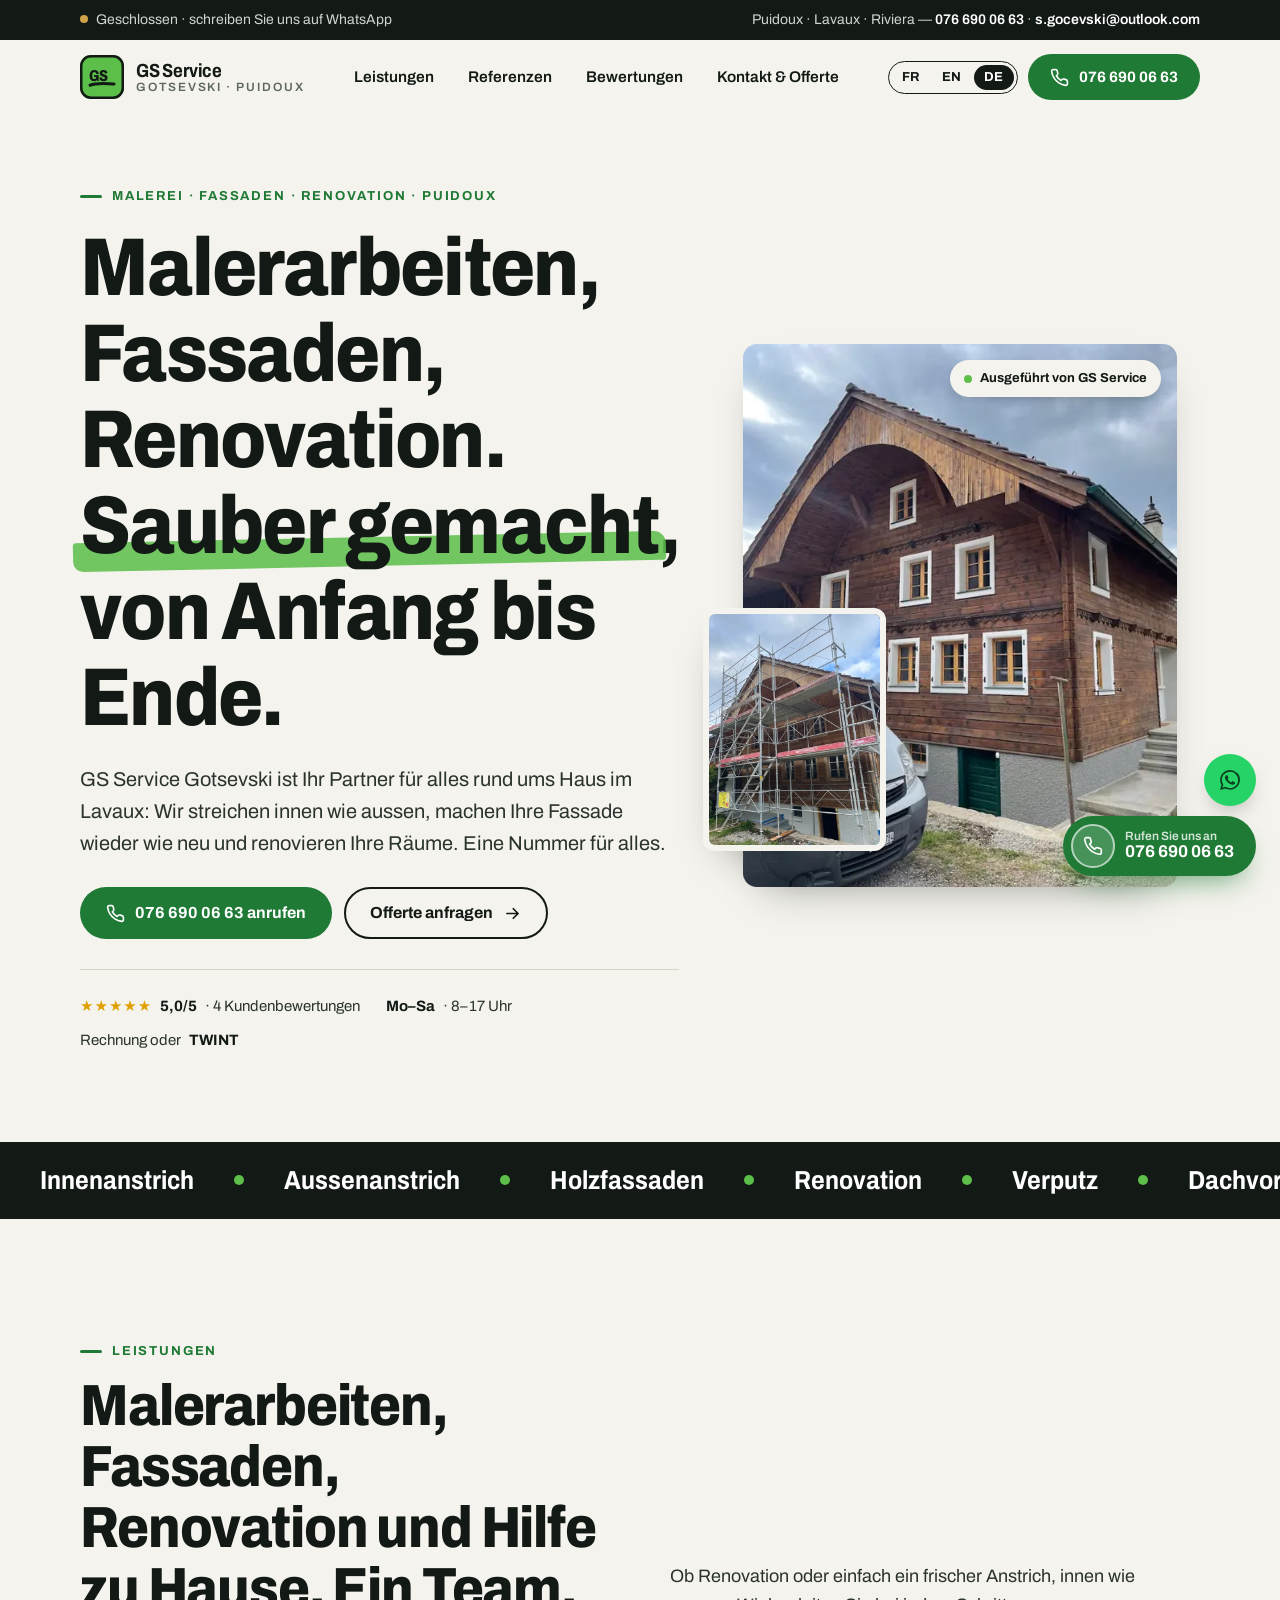
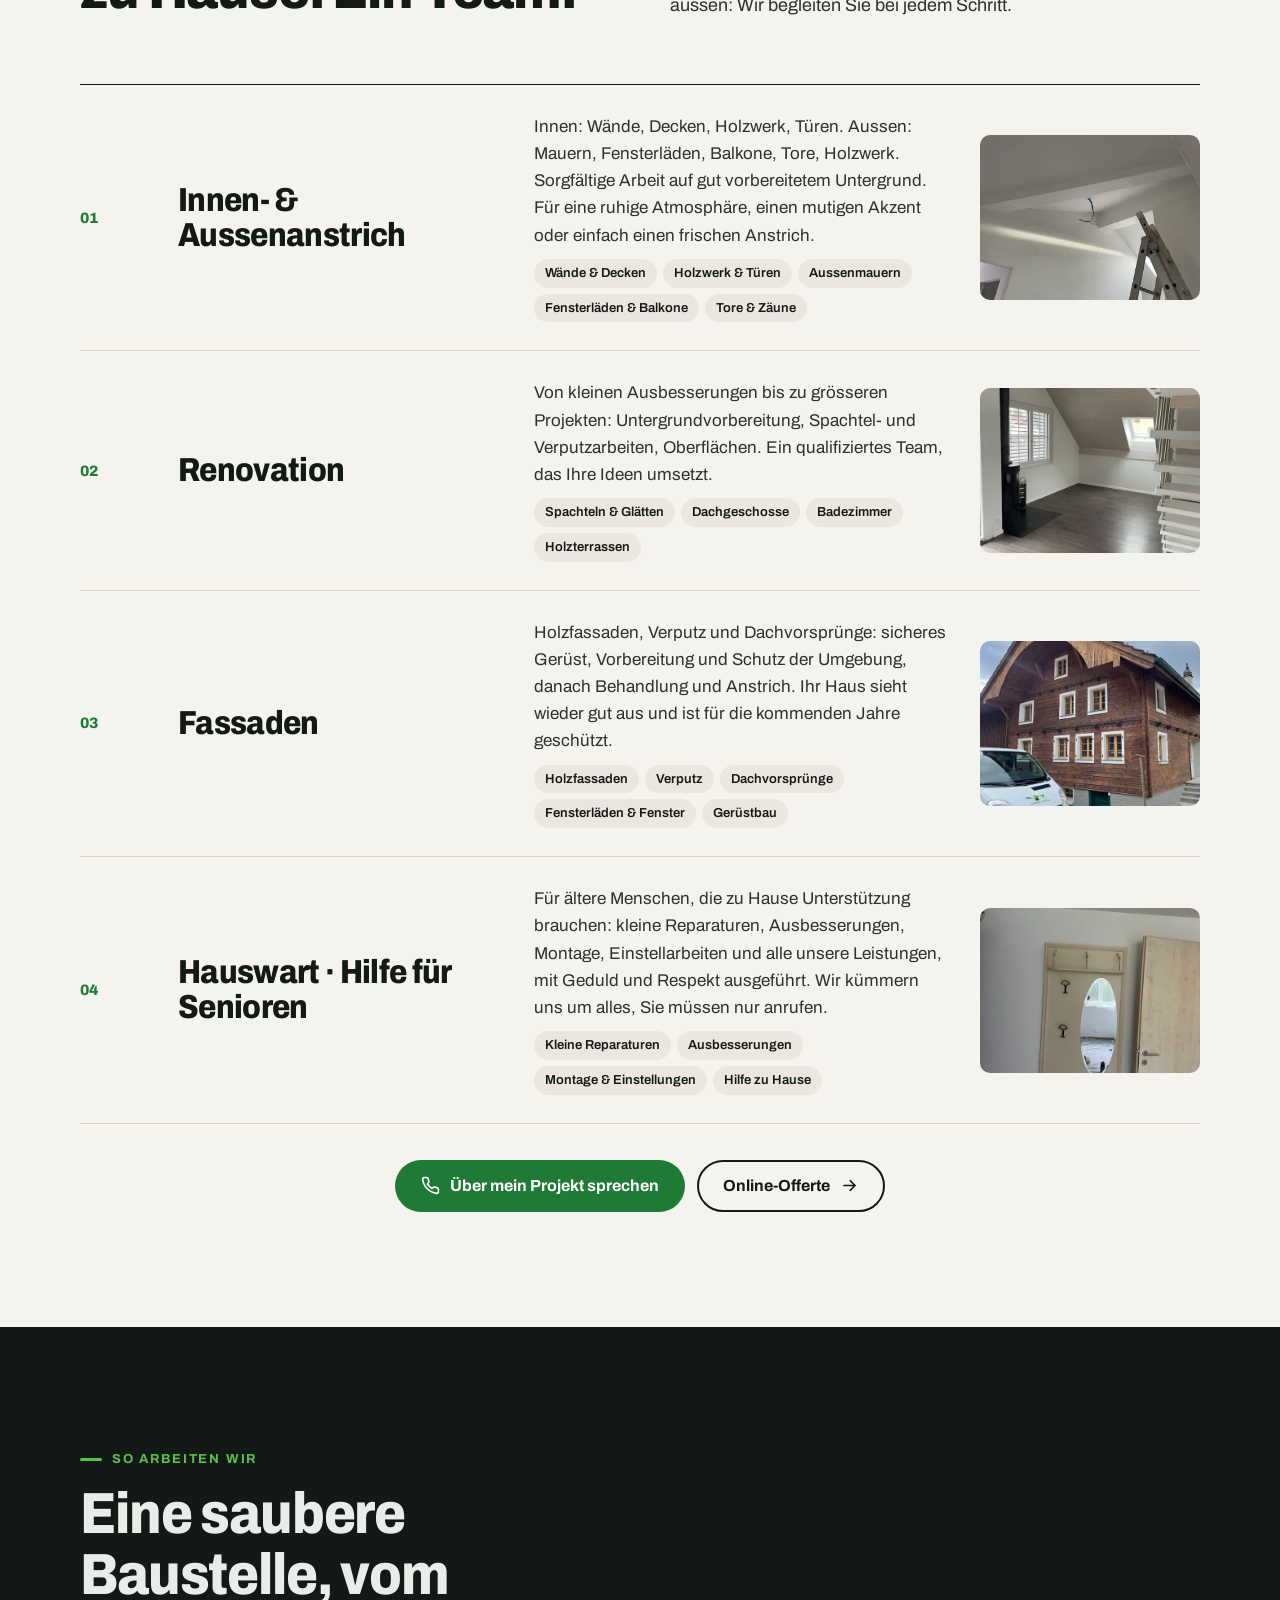
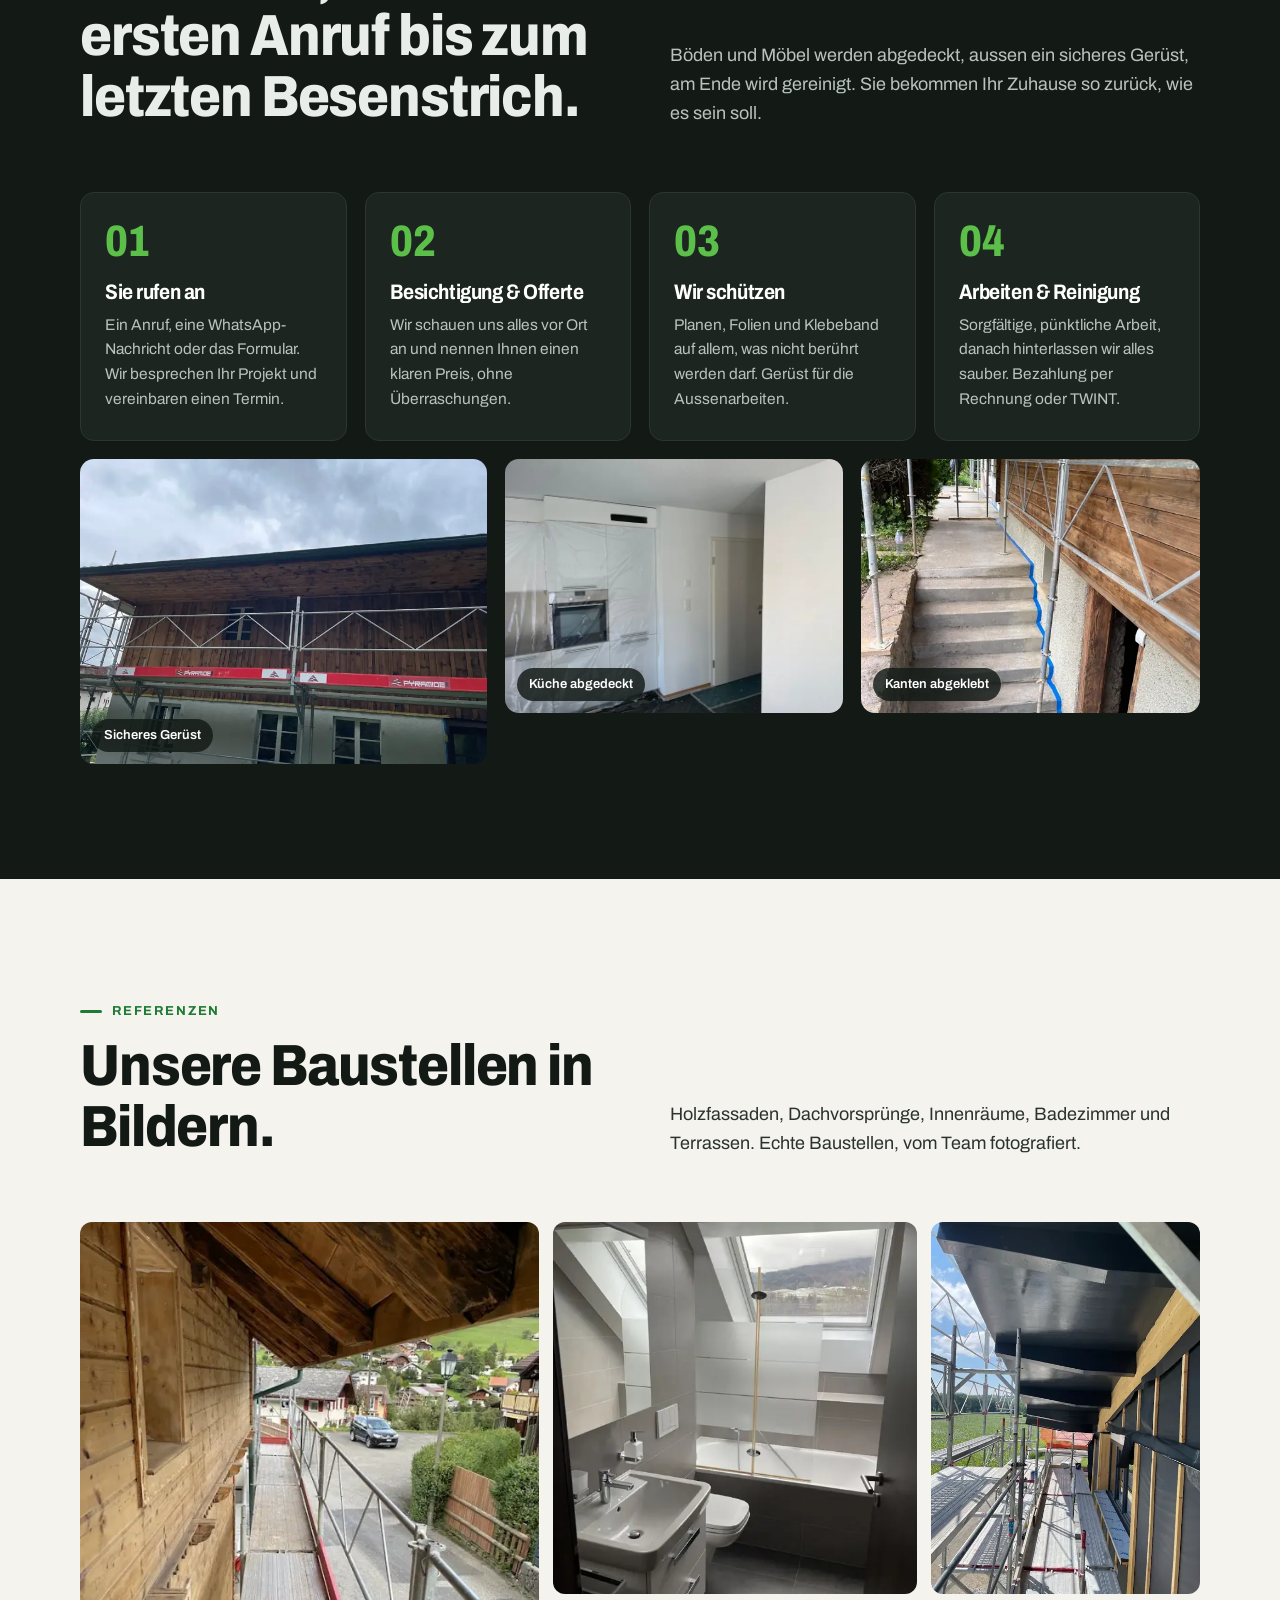
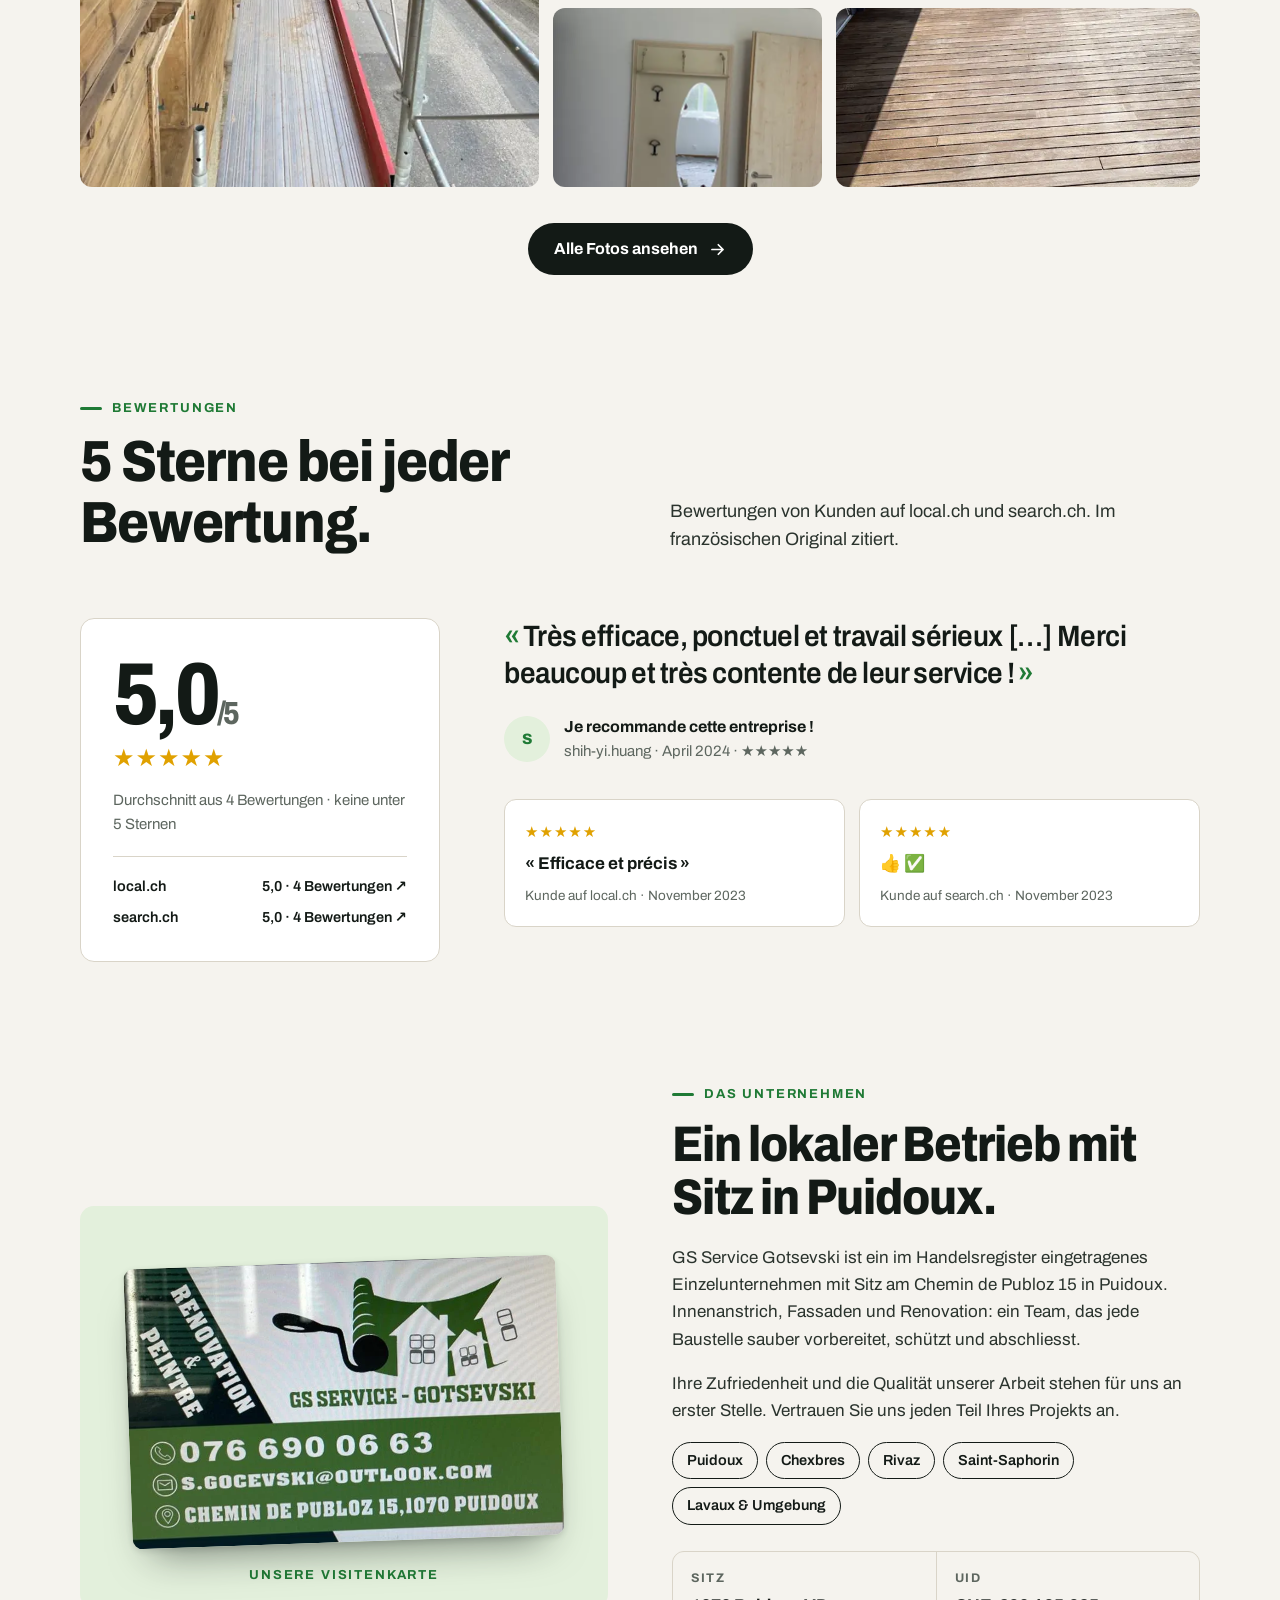
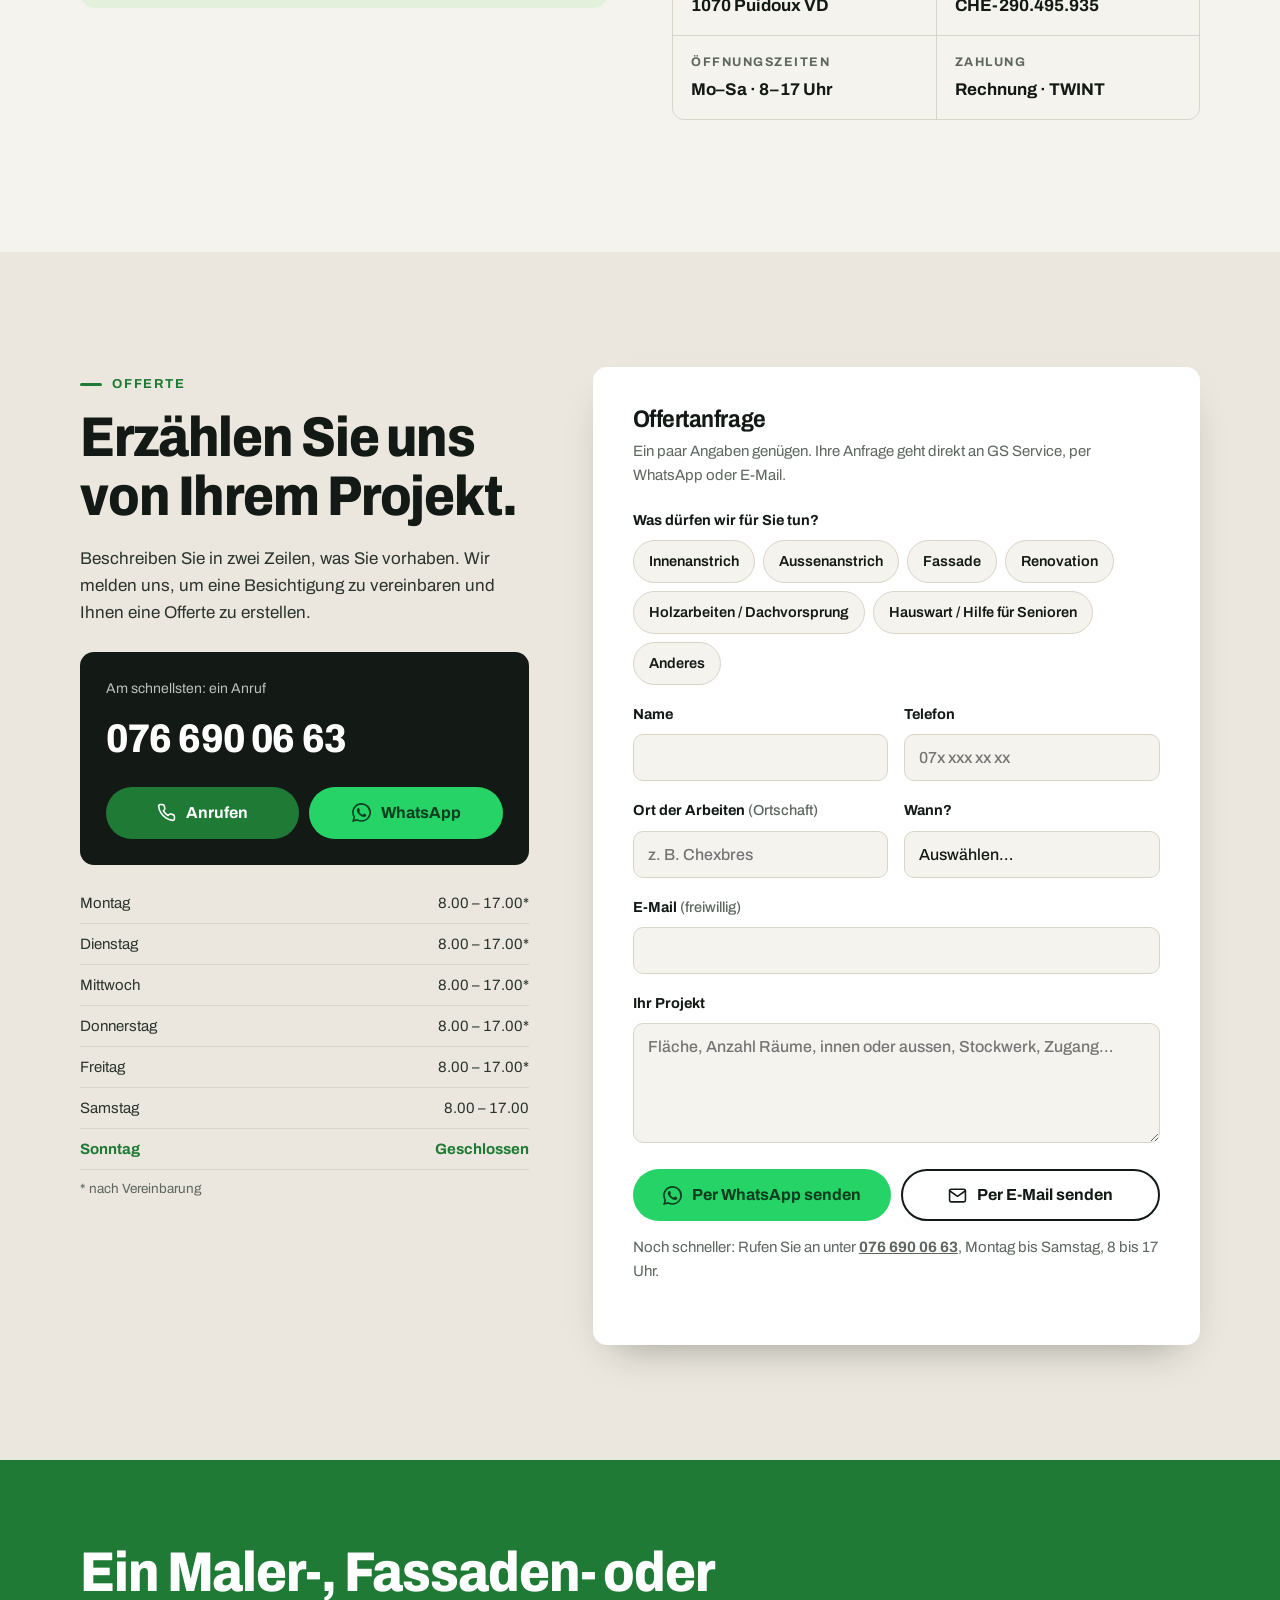
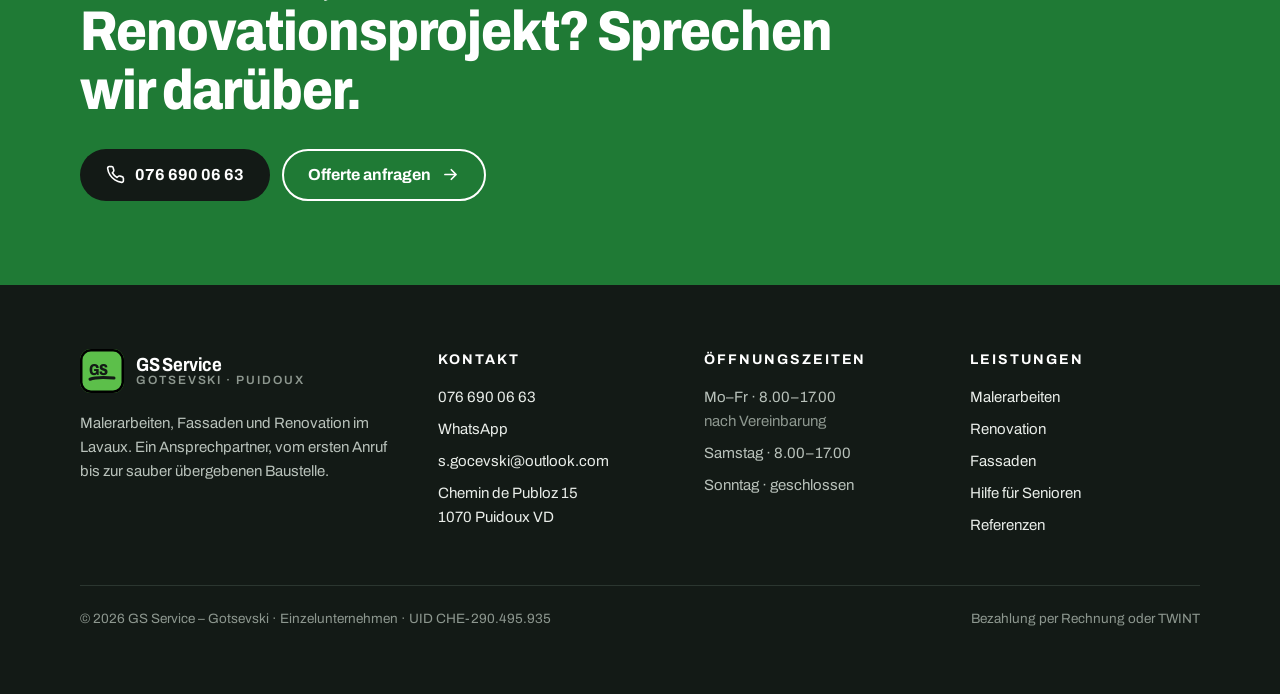
==== commit b64c520b: "Add business card to company section and contact page Co-Authored-By: Claude Opus 5.5 <noreply@anthr" ====
--- a/de/index.html
+++ b/de/index.html
@@ -17,7 +17,7 @@
 <link rel="preconnect" href="https://fonts.googleapis.com">
 <link rel="preconnect" href="https://fonts.gstatic.com" crossorigin>
 <link href="https://fonts.googleapis.com/css2?family=Archivo:wdth,wght@62..125,400..800&display=swap" rel="stylesheet">
-<link rel="stylesheet" href="../css/style.css?v=5">
+<link rel="stylesheet" href="../css/style.css?v=6">
 <link rel="alternate" hreflang="fr" href="https://welcometothenextlevel.github.io/GS-Service/">
 <link rel="alternate" hreflang="en" href="https://welcometothenextlevel.github.io/GS-Service/en/">
 <link rel="alternate" hreflang="de" href="https://welcometothenextlevel.github.io/GS-Service/de/">
@@ -174,7 +174,7 @@
 </div></section>
 
 <section class="section" style="padding-top:0"><div class="wrap about">
-  <div class="about-img rv"><img src="../img/facade-crepi.webp" srcset="../img/facade-crepi-sm.webp 720w, ../img/facade-crepi.webp 1400w" sizes="(max-width:860px) 100vw, 50vw" alt="Verputzte Fassade mit Gerüst und Fensterläden" loading="lazy" decoding="async"></div>
+  <div class="rv"><figure class="bizcard"><img src="../img/carte-de-visite.webp" width="724" height="470" alt="Visitenkarte von GS Service – Gotsevski: Renovation und Malerarbeiten, 076 690 06 63, s.gocevski@outlook.com, Chemin de Publoz 15, 1070 Puidoux" loading="lazy" decoding="async"><figcaption>Unsere Visitenkarte</figcaption></figure></div>
   <div class="rv">
     <span class="eyebrow">Das Unternehmen</span>
     <h2>Ein lokaler Betrieb mit Sitz in Puidoux.</h2>
--- a/css/style.css
+++ b/css/style.css
@@ -237,6 +237,15 @@
 .towns{display:flex;flex-wrap:wrap;gap:8px;margin-top:18px}
 .towns span{border:1.5px solid var(--ink);border-radius:999px;padding:6px 14px;font-weight:600;font-size:14.5px}
 @media (max-width:860px){.about{grid-template-columns:1fr}}
+
+/* business card */
+.bizcard{margin:0;background:var(--green-soft);border-radius:var(--radius);padding:clamp(28px,5vw,56px) clamp(20px,4vw,48px) 22px;text-align:center}
+.bizcard img{width:100%;max-width:560px;height:auto;margin:0 auto;border-radius:10px;box-shadow:0 24px 40px -20px rgba(19,26,22,.55),0 2px 6px rgba(19,26,22,.12);transform:rotate(-2deg);transition:transform .4s}
+.bizcard:hover img{transform:rotate(0) scale(1.02)}
+.bizcard figcaption{margin-top:22px;font-size:13px;font-weight:700;letter-spacing:.14em;text-transform:uppercase;color:var(--green)}
+.bizcard-sm{margin-top:18px;padding:28px 22px 18px}
+.bizcard-sm img{max-width:420px}
+@media (prefers-reduced-motion:reduce){.bizcard img{transform:none}}
 
 /* quote form */
 .quote-sec{background:var(--paper-2)}
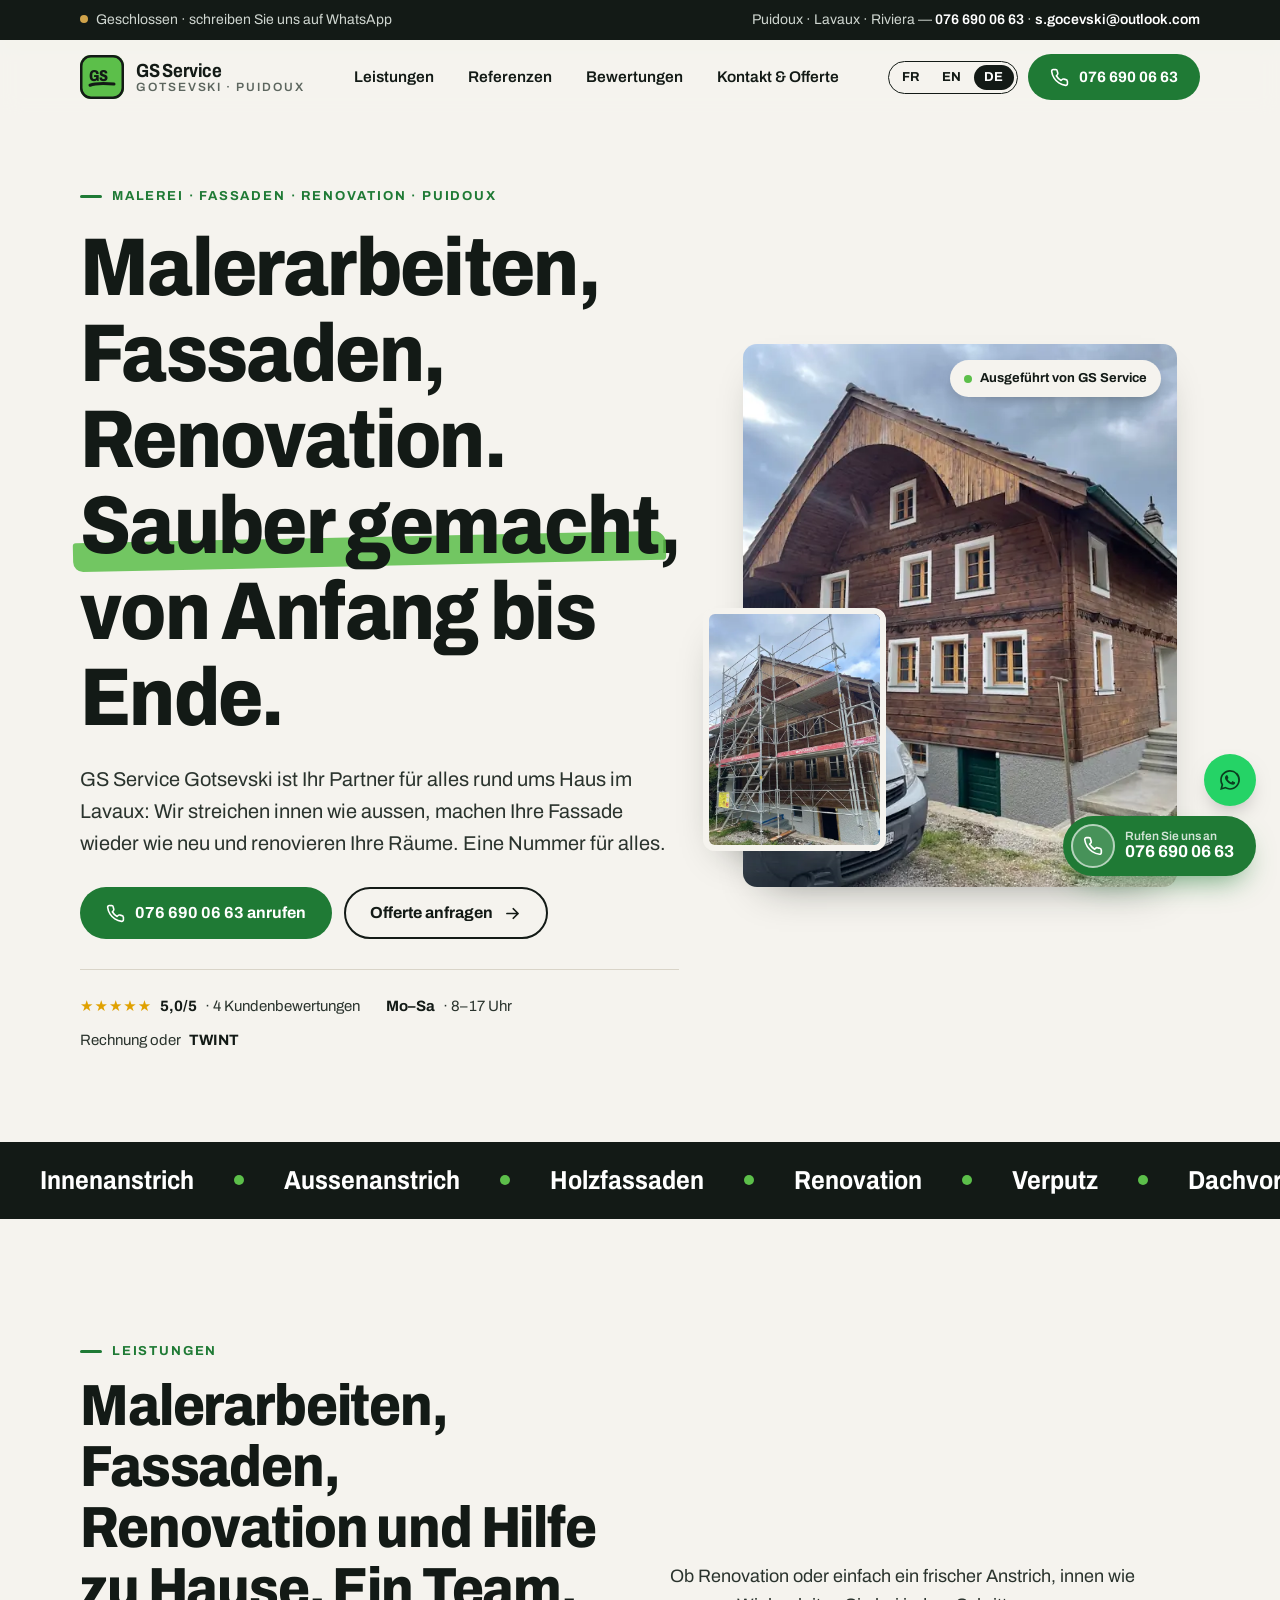
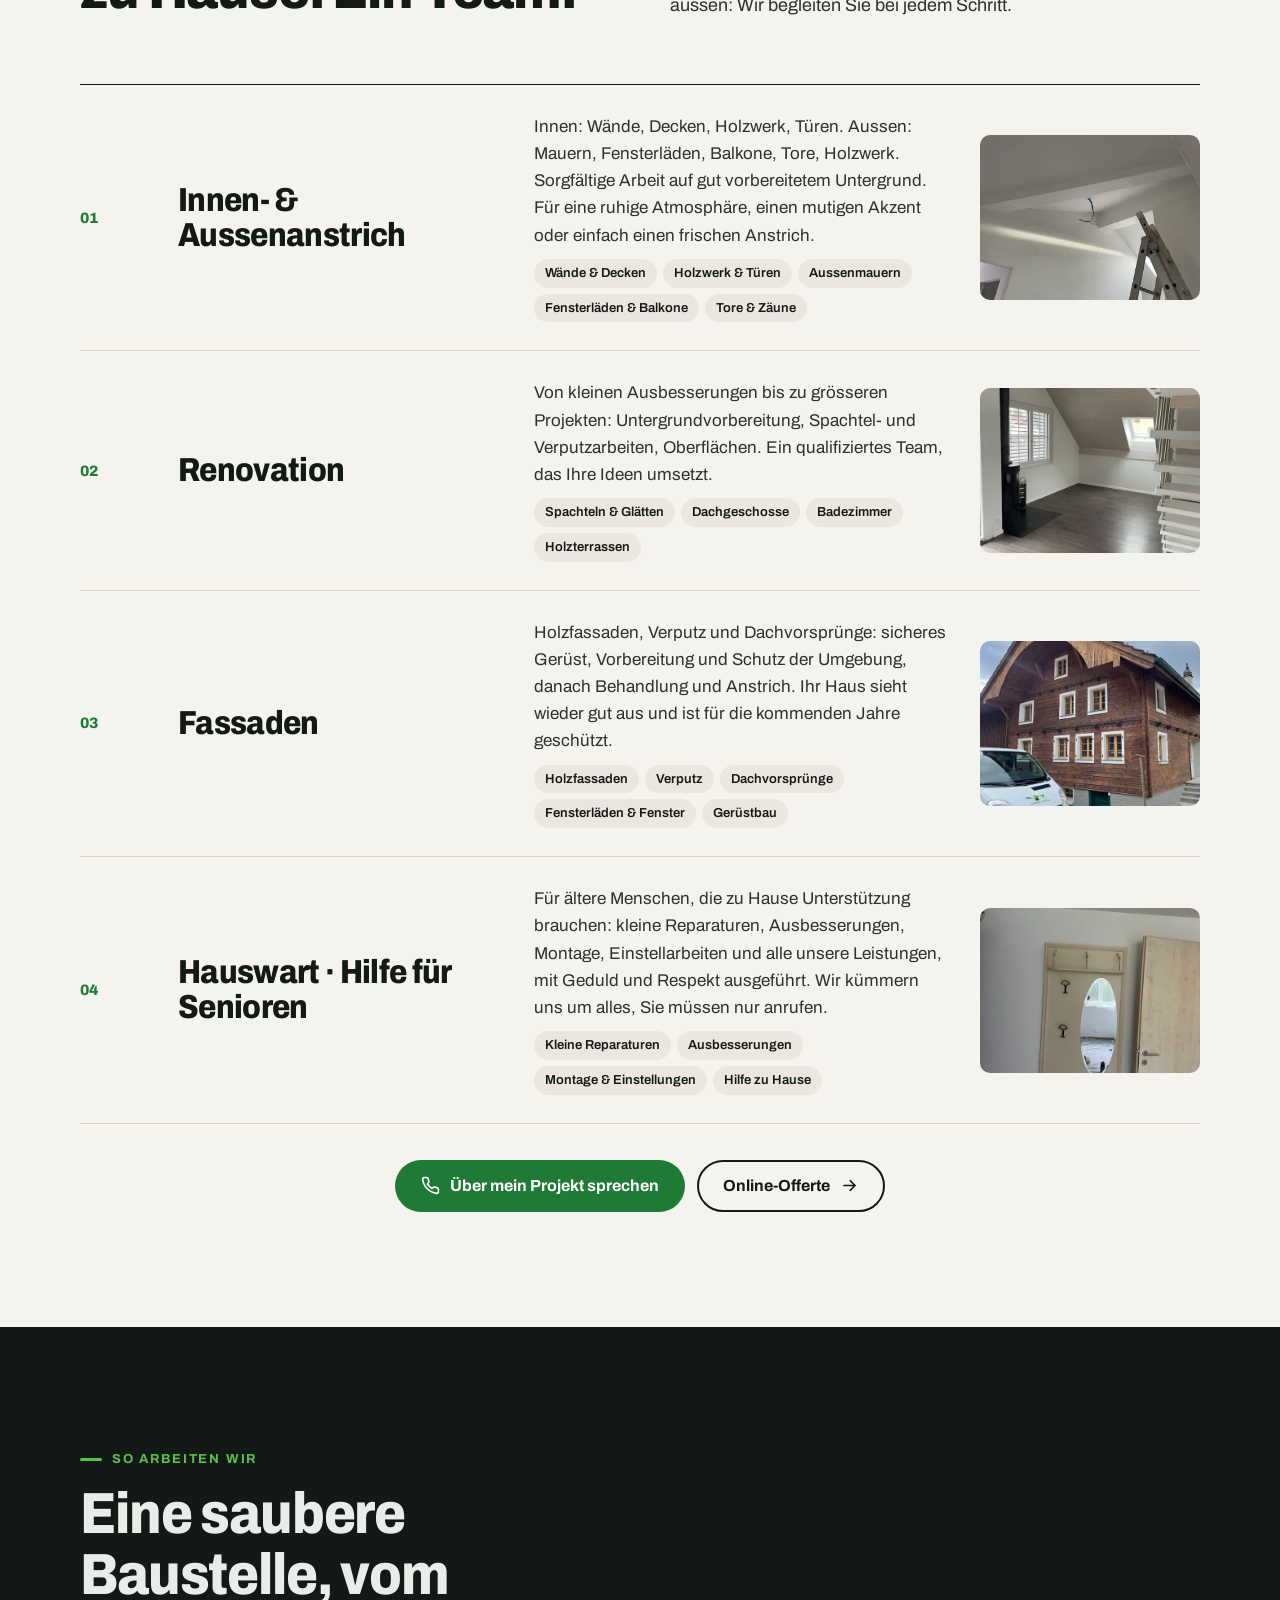
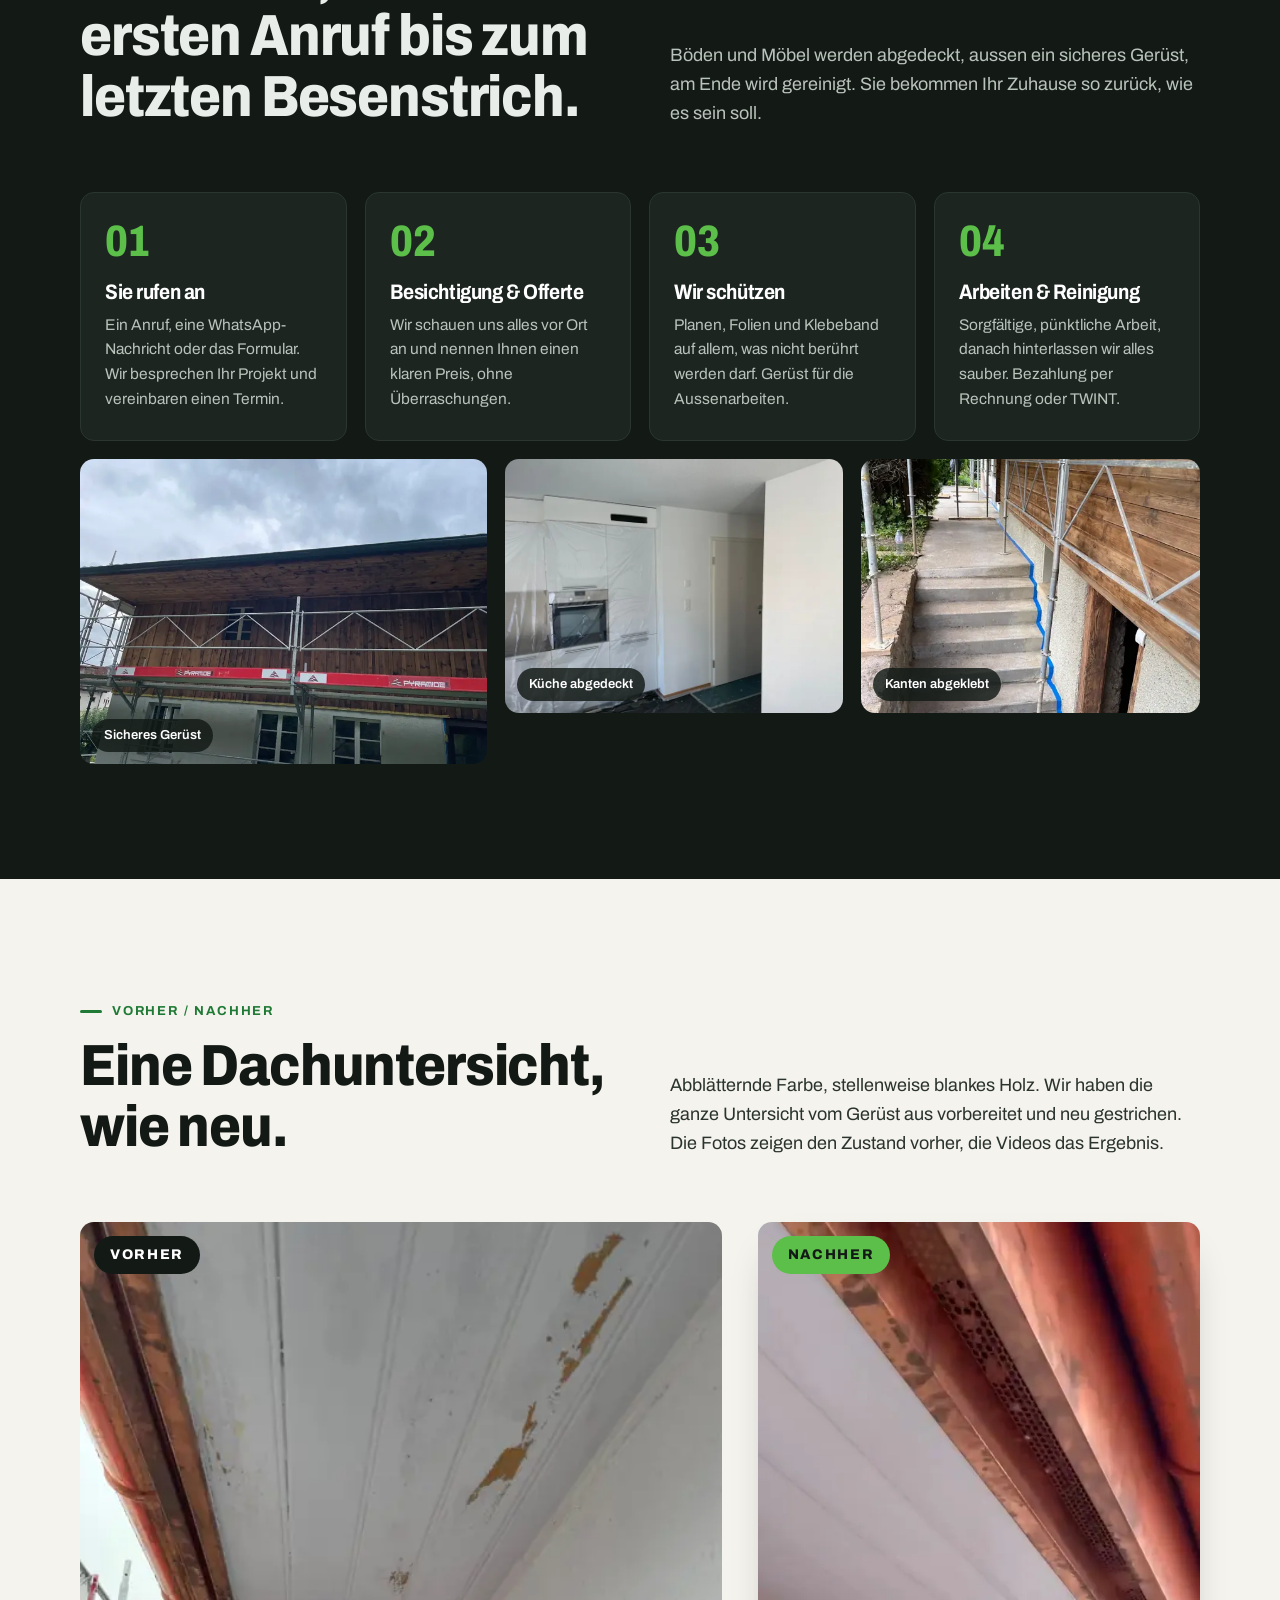
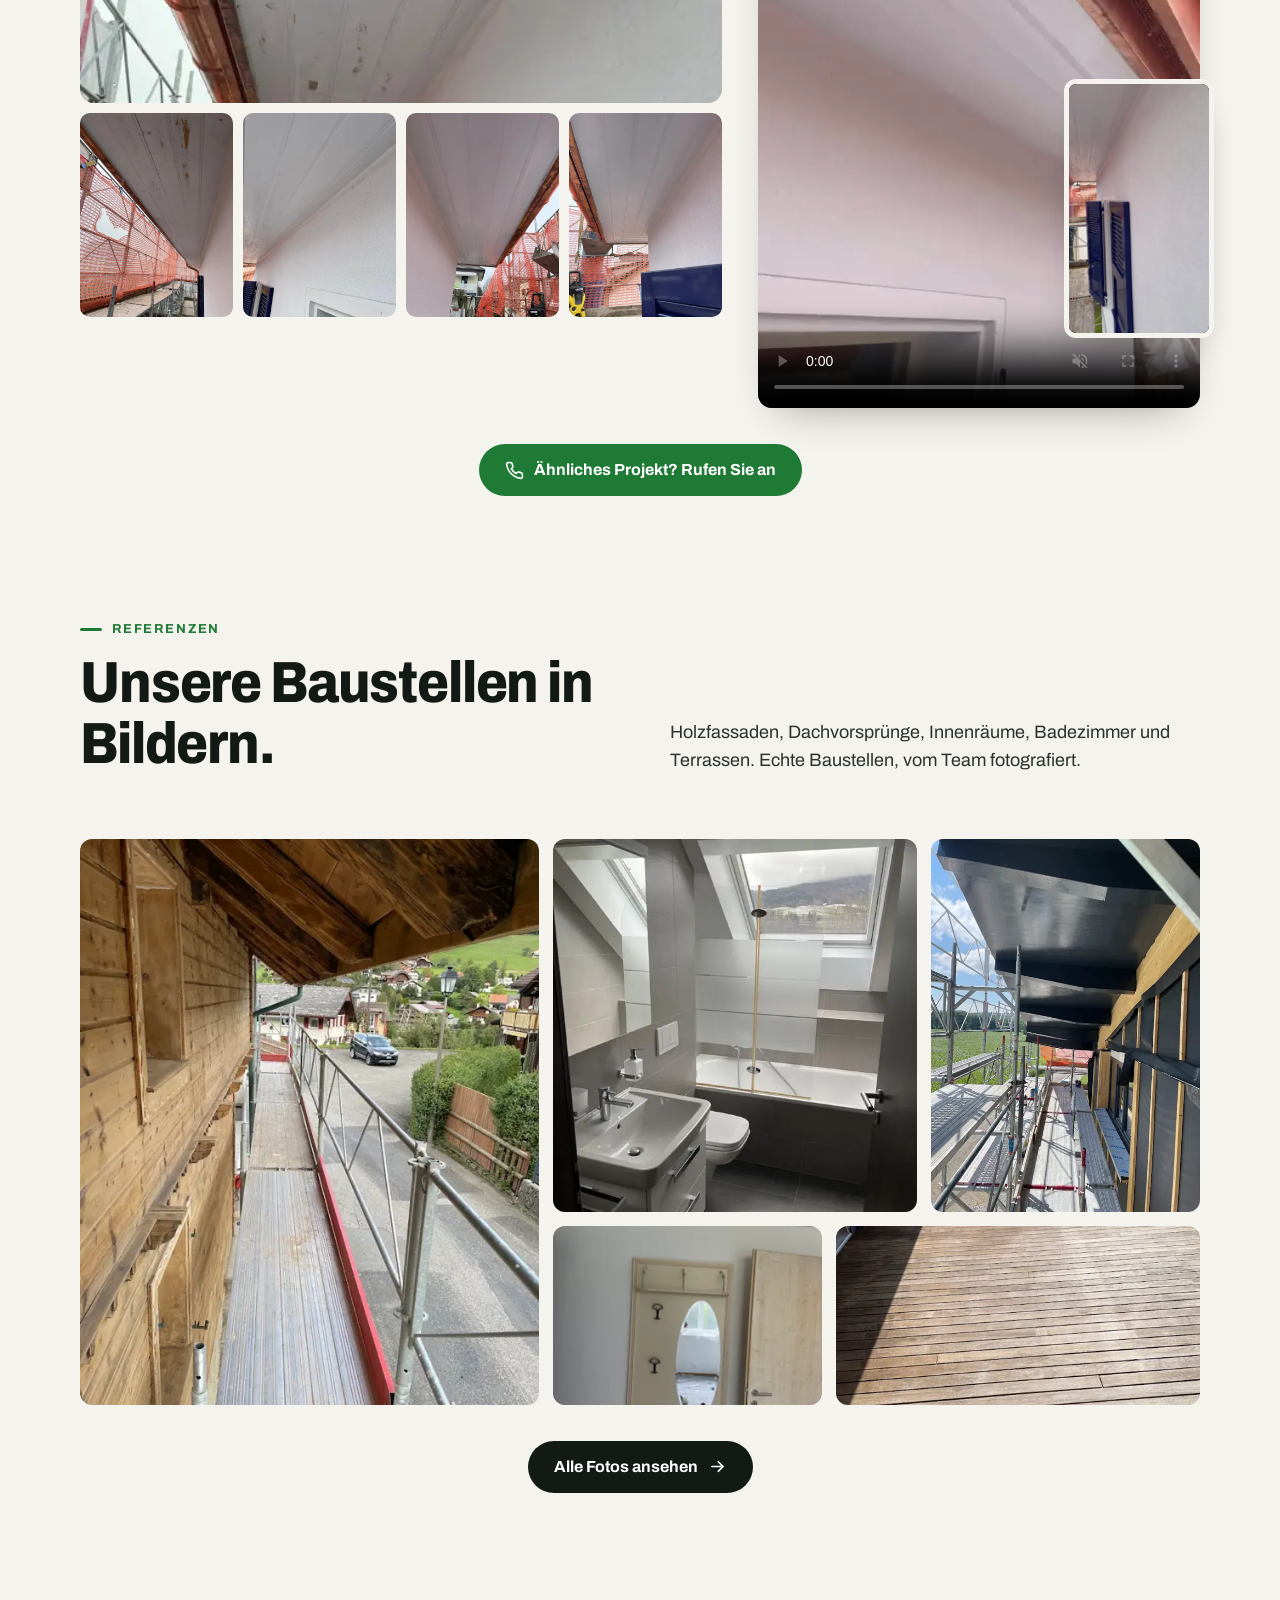
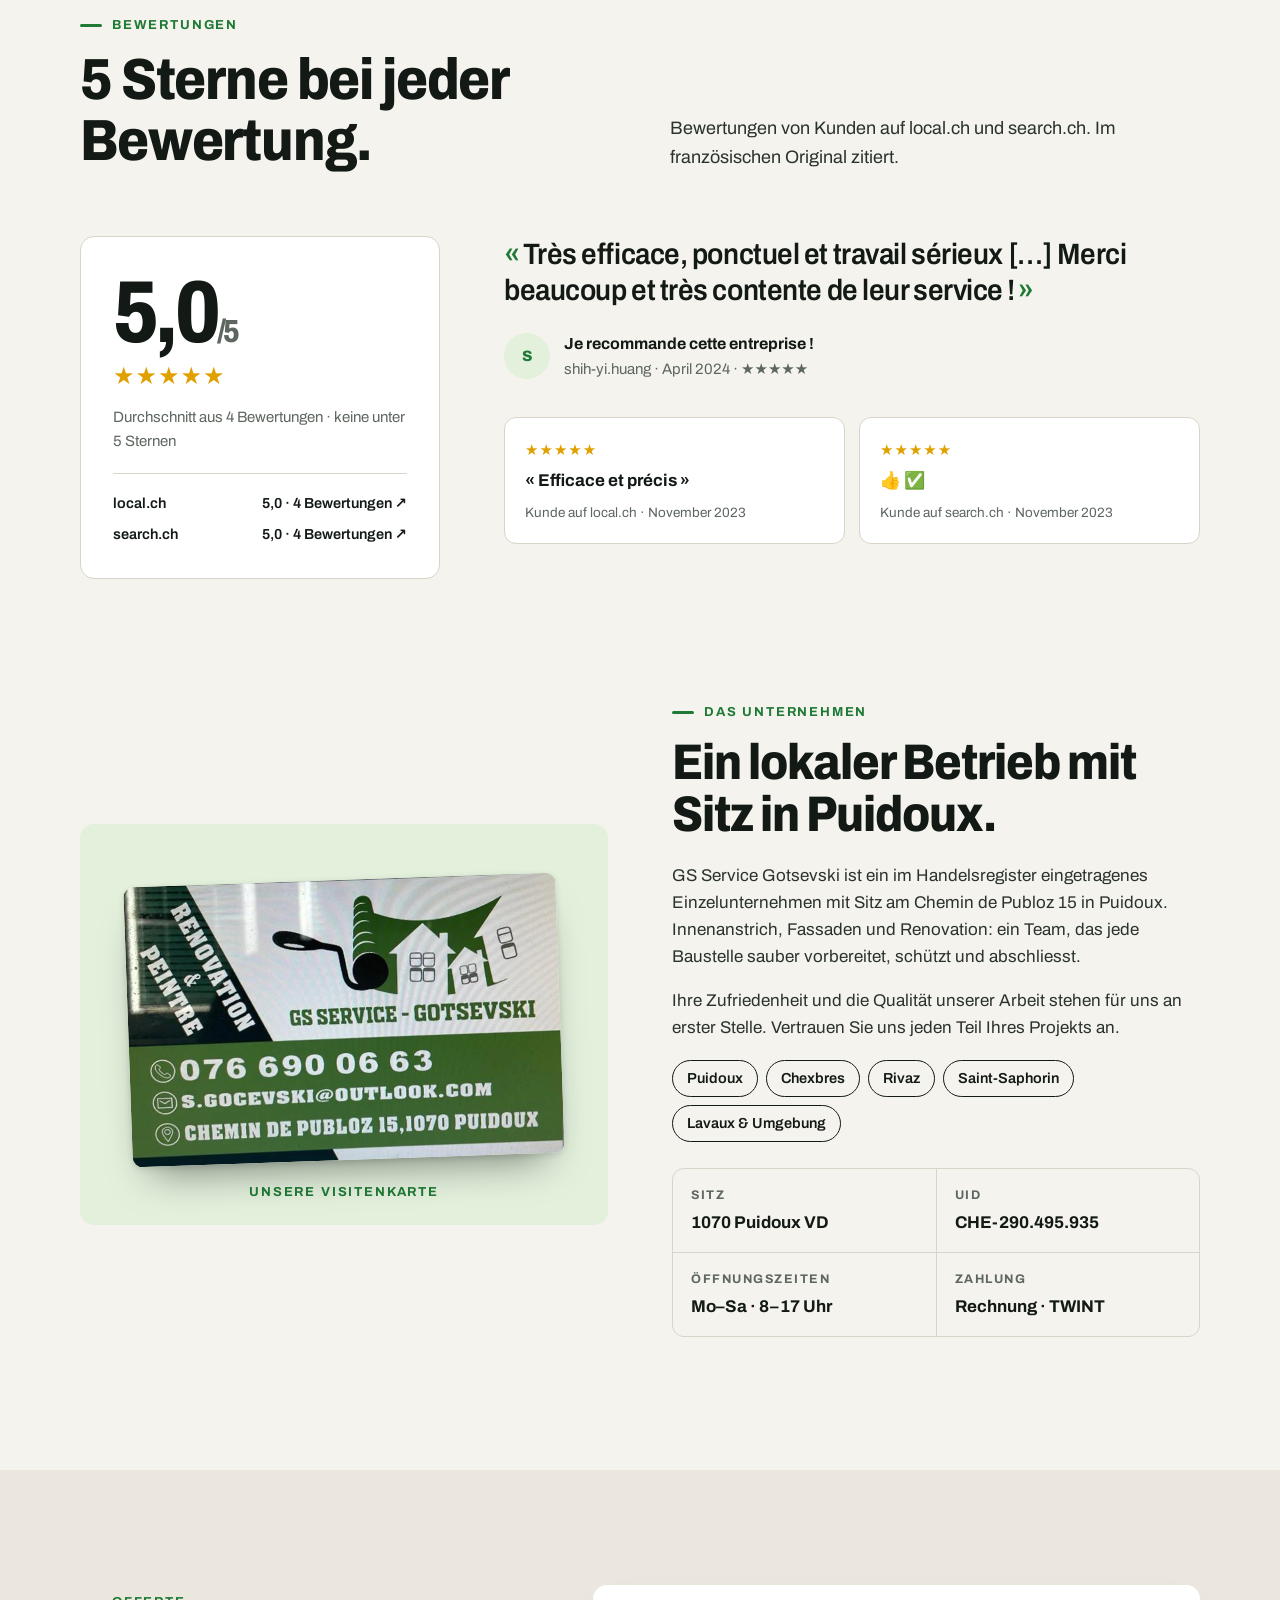
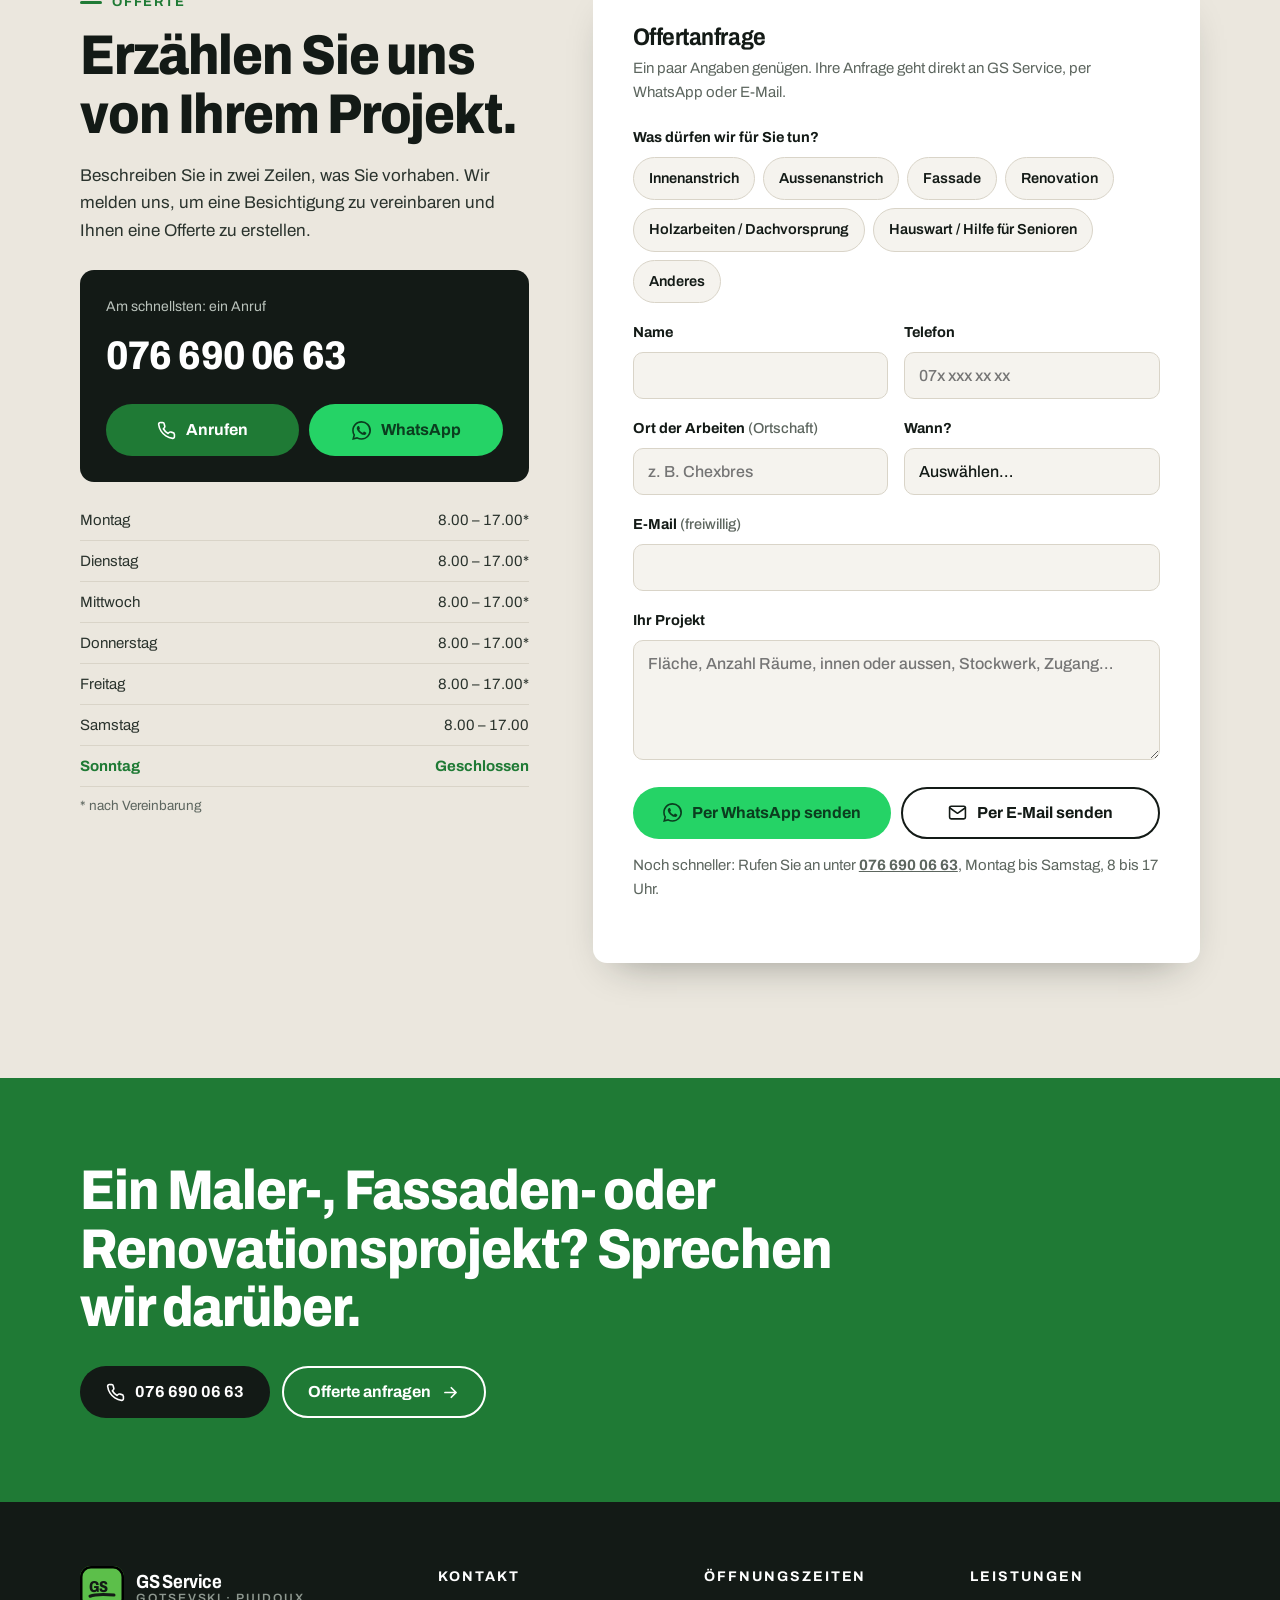
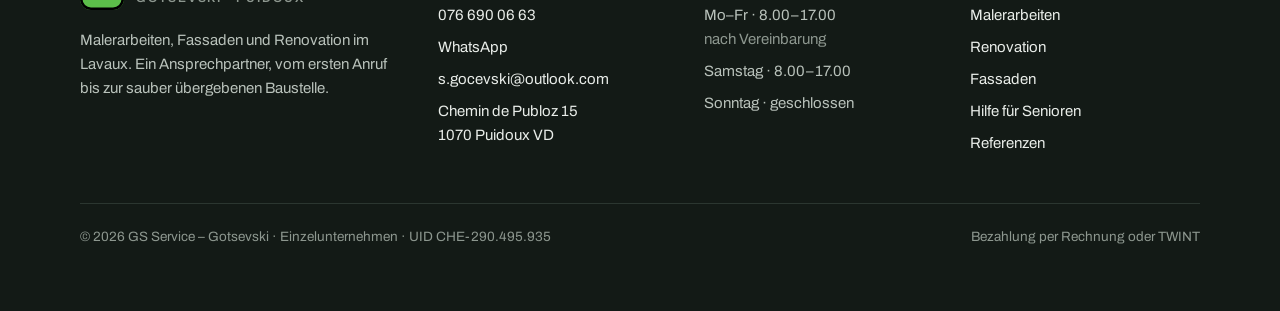
==== commit f2aedb9d: "Add before/after: roof eave underside (photos before, videos after) Co-Authored-By: Claude Opus 5.5 " ====
--- a/de/index.html
+++ b/de/index.html
@@ -17,7 +17,7 @@
 <link rel="preconnect" href="https://fonts.googleapis.com">
 <link rel="preconnect" href="https://fonts.gstatic.com" crossorigin>
 <link href="https://fonts.googleapis.com/css2?family=Archivo:wdth,wght@62..125,400..800&display=swap" rel="stylesheet">
-<link rel="stylesheet" href="../css/style.css?v=6">
+<link rel="stylesheet" href="../css/style.css?v=7">
 <link rel="alternate" hreflang="fr" href="https://welcometothenextlevel.github.io/GS-Service/">
 <link rel="alternate" hreflang="en" href="https://welcometothenextlevel.github.io/GS-Service/en/">
 <link rel="alternate" hreflang="de" href="https://welcometothenextlevel.github.io/GS-Service/de/">
@@ -130,7 +130,32 @@
   </div>
 </div></section>
 
-<section class="section" id="realisations"><div class="wrap">
+<section class="section ba-sec" id="avant-apres"><div class="wrap">
+  <div class="section-head">
+    <div><span class="eyebrow">Vorher / nachher</span><h2>Eine Dachuntersicht, wie neu.</h2></div>
+    <p>Abblätternde Farbe, stellenweise blankes Holz. Wir haben die ganze Untersicht vom Gerüst aus vorbereitet und neu gestrichen. Die Fotos zeigen den Zustand vorher, die Videos das Ergebnis.</p>
+  </div>
+  <div class="ba">
+    <div class="ba-before rv">
+      <span class="ba-tag">Vorher</span>
+      <div class="ba-grid" data-lb>
+        <a class="ba-main" href="../img/avant-sous-face-1.webp" data-caption="Vorher – Abblätternde Farbe entlang der ganzen Untersicht"><img src="../img/avant-sous-face-1.webp" srcset="../img/avant-sous-face-1-sm.webp 720w, ../img/avant-sous-face-1.webp 1400w" sizes="(max-width:900px) 100vw, 640px" alt="Dachuntersicht mit abblätternder Farbe, vor den Arbeiten" loading="lazy" decoding="async"></a>
+        <a href="../img/avant-sous-face-2.webp" data-caption="Vorher – Abblätternde Untersicht, stellenweise blankes Holz"><img src="../img/avant-sous-face-2.webp" srcset="../img/avant-sous-face-2-sm.webp 720w, ../img/avant-sous-face-2.webp 1400w" sizes="(max-width:900px) 25vw, 160px" alt="Abblätternde Untersicht, stellenweise blankes Holz" loading="lazy" decoding="async"></a><a href="../img/avant-sous-face-3.webp" data-caption="Vorher – Untersicht in Vorbereitung"><img src="../img/avant-sous-face-3.webp" srcset="../img/avant-sous-face-3-sm.webp 720w, ../img/avant-sous-face-3.webp 1400w" sizes="(max-width:900px) 25vw, 160px" alt="Untersicht in Vorbereitung" loading="lazy" decoding="async"></a><a href="../img/avant-sous-face-4.webp" data-caption="Vorher – Untersicht und Kupferrinne während der Arbeiten"><img src="../img/avant-sous-face-4.webp" srcset="../img/avant-sous-face-4-sm.webp 720w, ../img/avant-sous-face-4.webp 1400w" sizes="(max-width:900px) 25vw, 160px" alt="Untersicht und Kupferrinne während der Arbeiten" loading="lazy" decoding="async"></a><a href="../img/avant-sous-face-5.webp" data-caption="Vorher – Untersicht vom Gerüst aus während der Arbeiten"><img src="../img/avant-sous-face-5.webp" srcset="../img/avant-sous-face-5-sm.webp 720w, ../img/avant-sous-face-5.webp 1400w" sizes="(max-width:900px) 25vw, 160px" alt="Untersicht vom Gerüst aus während der Arbeiten" loading="lazy" decoding="async"></a>
+      </div>
+    </div>
+    <div class="ba-after rv">
+      <span class="ba-tag ba-tag-after">Nachher</span>
+      <figure class="ba-video">
+        <video data-autoplay muted loop playsinline controls preload="none" poster="../img/apres-sous-face-poster.webp" aria-label="Video: die fertige Untersicht, weiss gestrichen">
+          <source src="../video/apres-sous-face.mp4" type="../video/mp4">
+        </video>
+        <div class="ba-clip"><video data-autoplay muted loop playsinline preload="none" poster="../img/apres-sous-face-court-poster.webp" aria-label="Kurzer Ausschnitt: Fassade und Fensterläden nach den Arbeiten"><source src="../video/apres-sous-face-court.mp4" type="../video/mp4"></video></div>
+      </figure>
+    </div>
+  </div>
+  <div class="center-cta"><a class="btn btn-green" href="tel:+41766900663"><svg viewBox="0 0 24 24" fill="none" stroke="currentColor" stroke-width="2" stroke-linecap="round" stroke-linejoin="round" aria-hidden="true"><path d="M22 16.9v3a2 2 0 0 1-2.2 2 19.8 19.8 0 0 1-8.6-3.1 19.5 19.5 0 0 1-6-6A19.8 19.8 0 0 1 2.1 4.2 2 2 0 0 1 4.1 2h3a2 2 0 0 1 2 1.7c.1.9.4 1.8.7 2.7a2 2 0 0 1-.5 2.1L8 9.8a16 16 0 0 0 6 6l1.3-1.3a2 2 0 0 1 2.1-.5c.9.3 1.8.6 2.7.7a2 2 0 0 1 1.7 2z"/></svg> Ähnliches Projekt? Rufen Sie an</a></div>
+</div></section>
+<section class="section" id="realisations" style="padding-top:0"><div class="wrap">
   <div class="section-head">
     <div><span class="eyebrow">Referenzen</span><h2>Unsere Baustellen in Bildern.</h2></div>
     <p>Holzfassaden, Dachvorsprünge, Innenräume, Badezimmer und Terrassen. Echte Baustellen, vom Team fotografiert.</p>
@@ -302,6 +327,6 @@
   <button class="lb-prev" aria-label="Vorheriges Foto"><svg viewBox="0 0 24 24" fill="none" stroke="currentColor" stroke-width="2.2" stroke-linecap="round" stroke-linejoin="round"><path d="m15 18-6-6 6-6"/></svg></button>
   <button class="lb-next" aria-label="Nächstes Foto"><svg viewBox="0 0 24 24" fill="none" stroke="currentColor" stroke-width="2.2" stroke-linecap="round" stroke-linejoin="round"><path d="m9 18 6-6-6-6"/></svg></button>
 </div>
-<script src="../js/main.js?v=2" defer></script>
+<script src="../js/main.js?v=3" defer></script>
 </body>
 </html>
--- a/css/style.css
+++ b/css/style.css
@@ -237,6 +237,28 @@
 .towns{display:flex;flex-wrap:wrap;gap:8px;margin-top:18px}
 .towns span{border:1.5px solid var(--ink);border-radius:999px;padding:6px 14px;font-weight:600;font-size:14.5px}
 @media (max-width:860px){.about{grid-template-columns:1fr}}
+
+/* before / after */
+.ba{display:grid;grid-template-columns:1.45fr 1fr;gap:clamp(18px,3vw,36px);align-items:start}
+.ba-before,.ba-after{position:relative}
+.ba-tag{position:absolute;top:14px;left:14px;z-index:3;background:var(--ink);color:#fff;font-weight:800;font-size:14px;letter-spacing:.12em;text-transform:uppercase;padding:8px 16px;border-radius:999px;pointer-events:none}
+.ba-tag-after{background:var(--green-bright);color:var(--ink)}
+.ba-grid{display:grid;grid-template-columns:repeat(4,1fr);gap:10px}
+.ba-grid a{display:block;border-radius:10px;overflow:hidden;aspect-ratio:3/4;background:var(--paper-2)}
+.ba-grid a.ba-main{grid-column:1/-1;aspect-ratio:4/3;border-radius:var(--radius)}
+.ba-grid a.ba-main img{object-position:50% 12%}
+.ba-grid img{width:100%;height:100%;object-fit:cover;transition:transform .5s}
+.ba-grid a:hover img{transform:scale(1.04)}
+.ba-video{margin:0;position:relative}
+.ba-video > video{display:block;width:100%;aspect-ratio:9/16;object-fit:cover;border-radius:var(--radius);background:#000;box-shadow:var(--shadow)}
+.ba-clip{position:absolute;right:-14px;bottom:70px;width:34%;border-radius:12px;overflow:hidden;border:5px solid var(--paper);box-shadow:var(--shadow);background:#000}
+.ba-clip video{display:block;width:100%;aspect-ratio:9/16;object-fit:cover}
+@media (max-width:900px){
+  .ba{grid-template-columns:1fr}
+  .ba-after{max-width:420px;width:100%;margin:0 auto}
+  .ba-clip{right:10px;width:30%}
+}
+@media (max-width:520px){.ba-grid{gap:6px}.ba-grid a{border-radius:8px}}
 
 /* business card */
 .bizcard{margin:0;background:var(--green-soft);border-radius:var(--radius);padding:clamp(28px,5vw,56px) clamp(20px,4vw,48px) 22px;text-align:center}
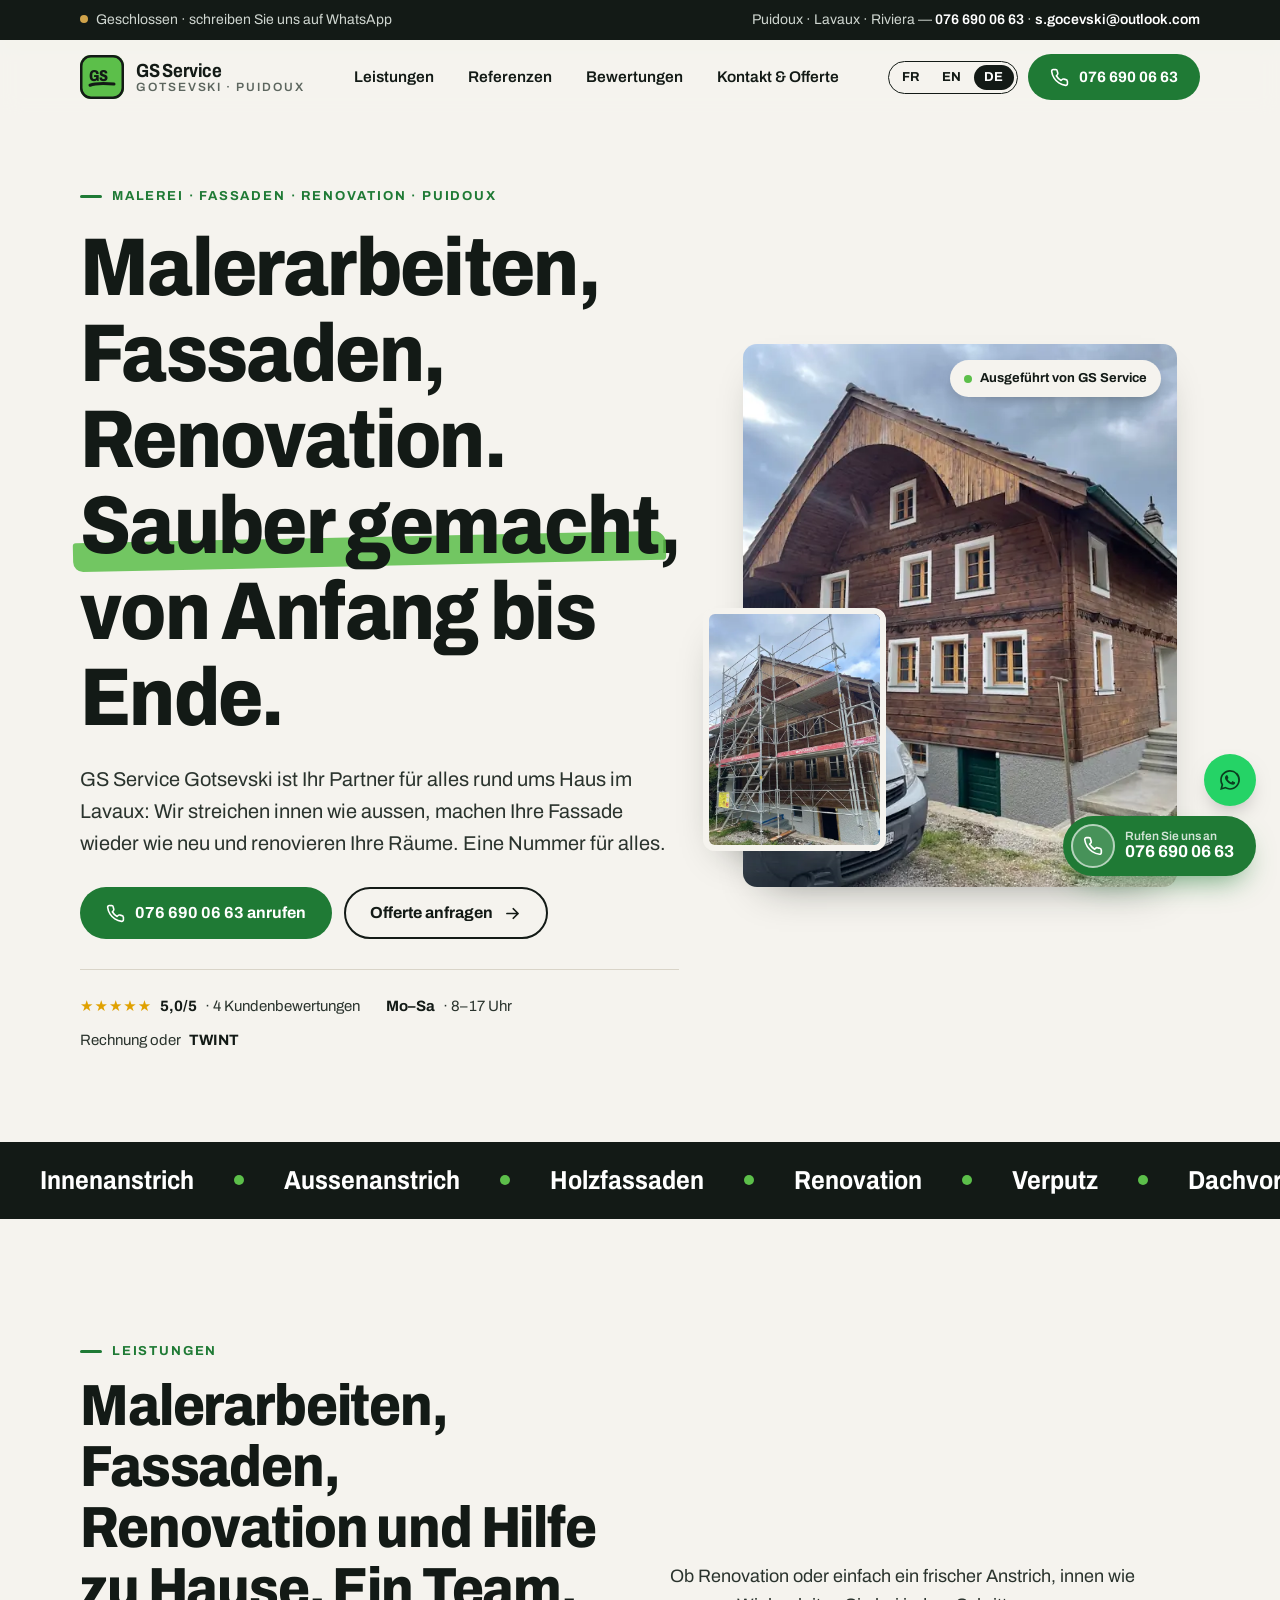
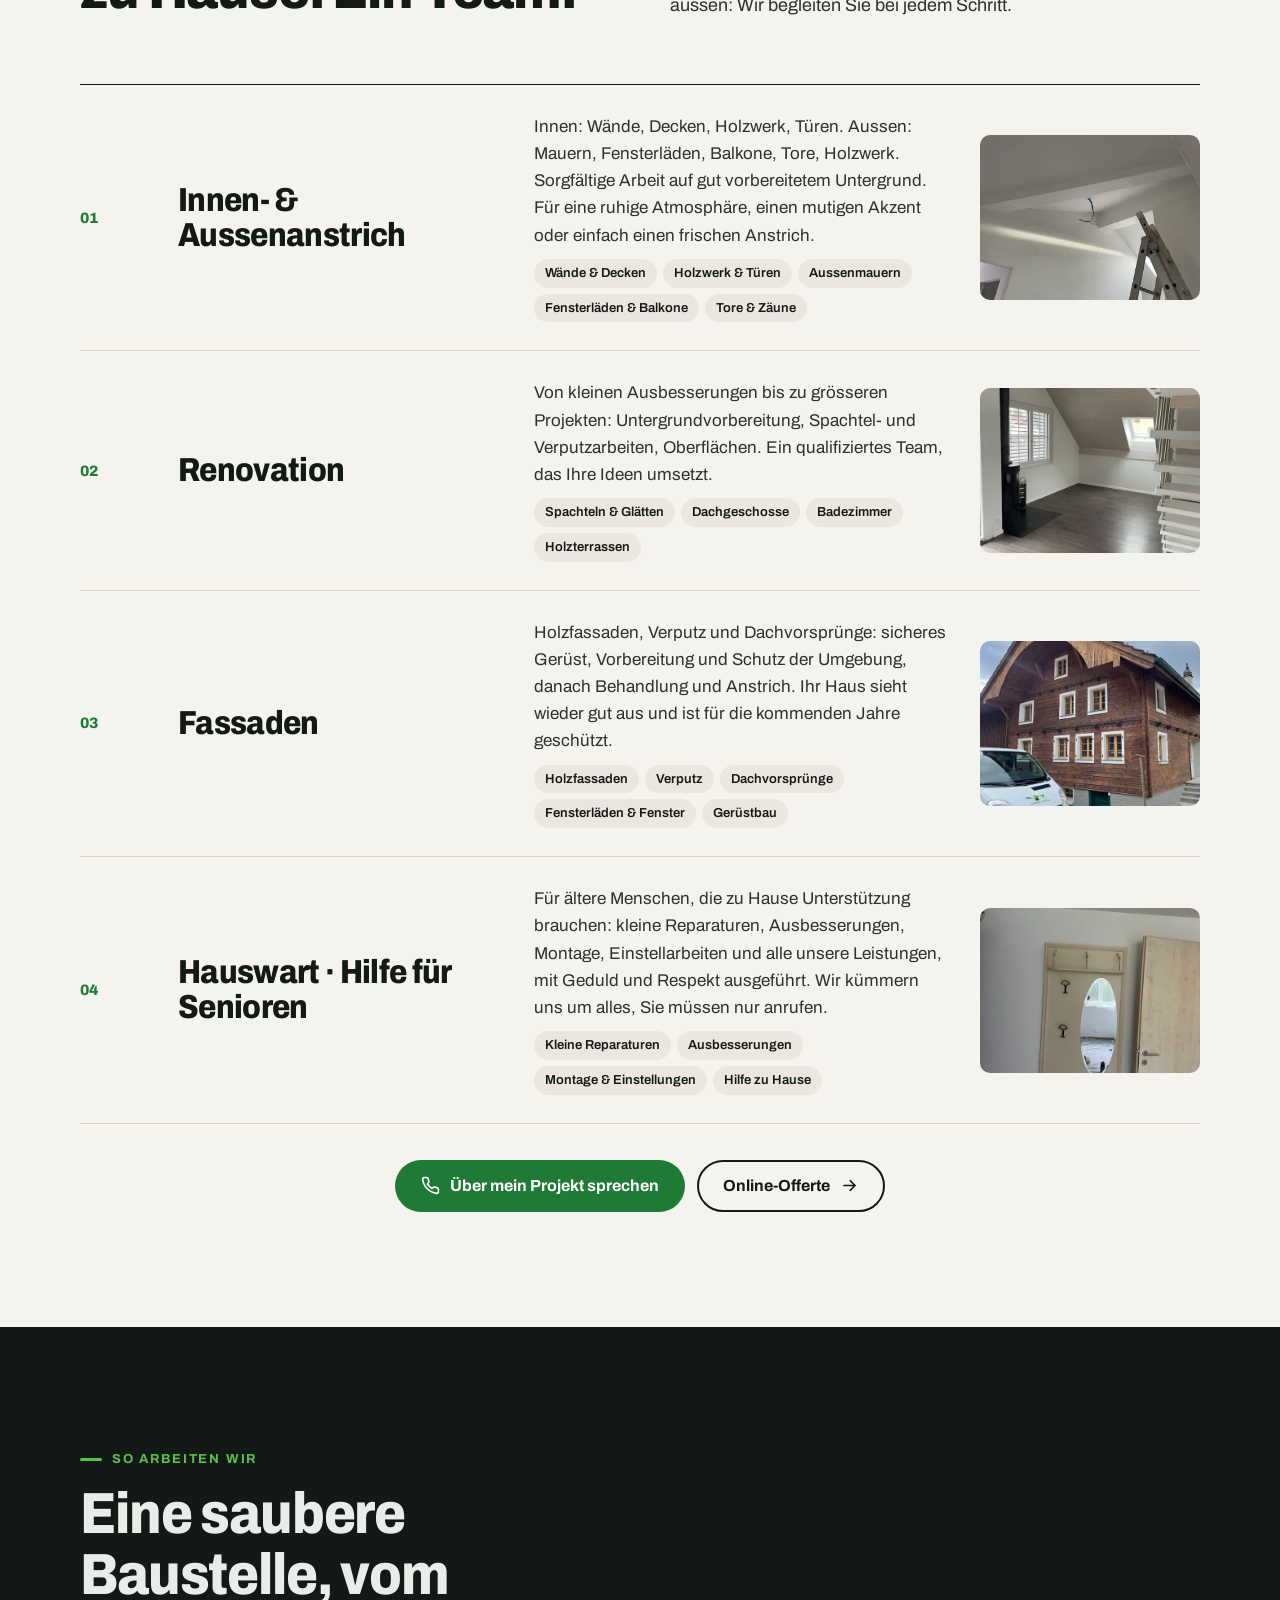
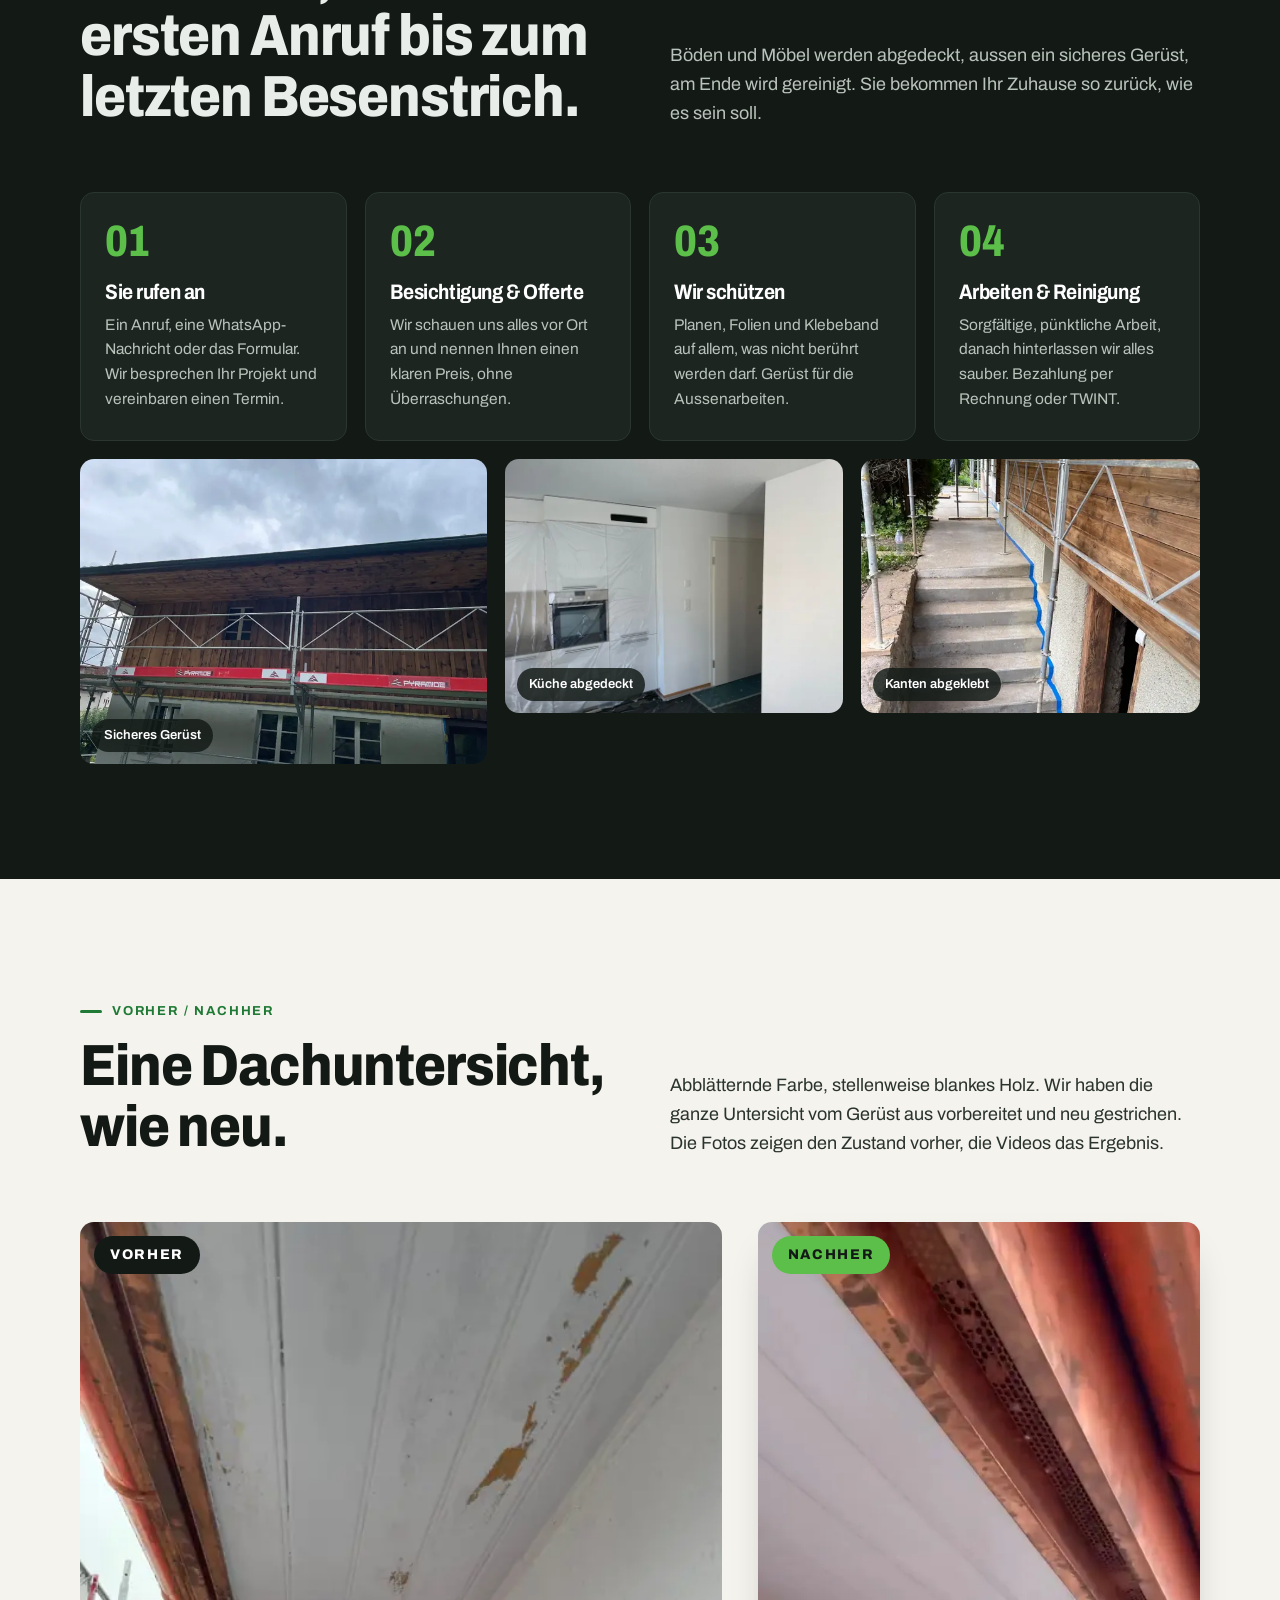
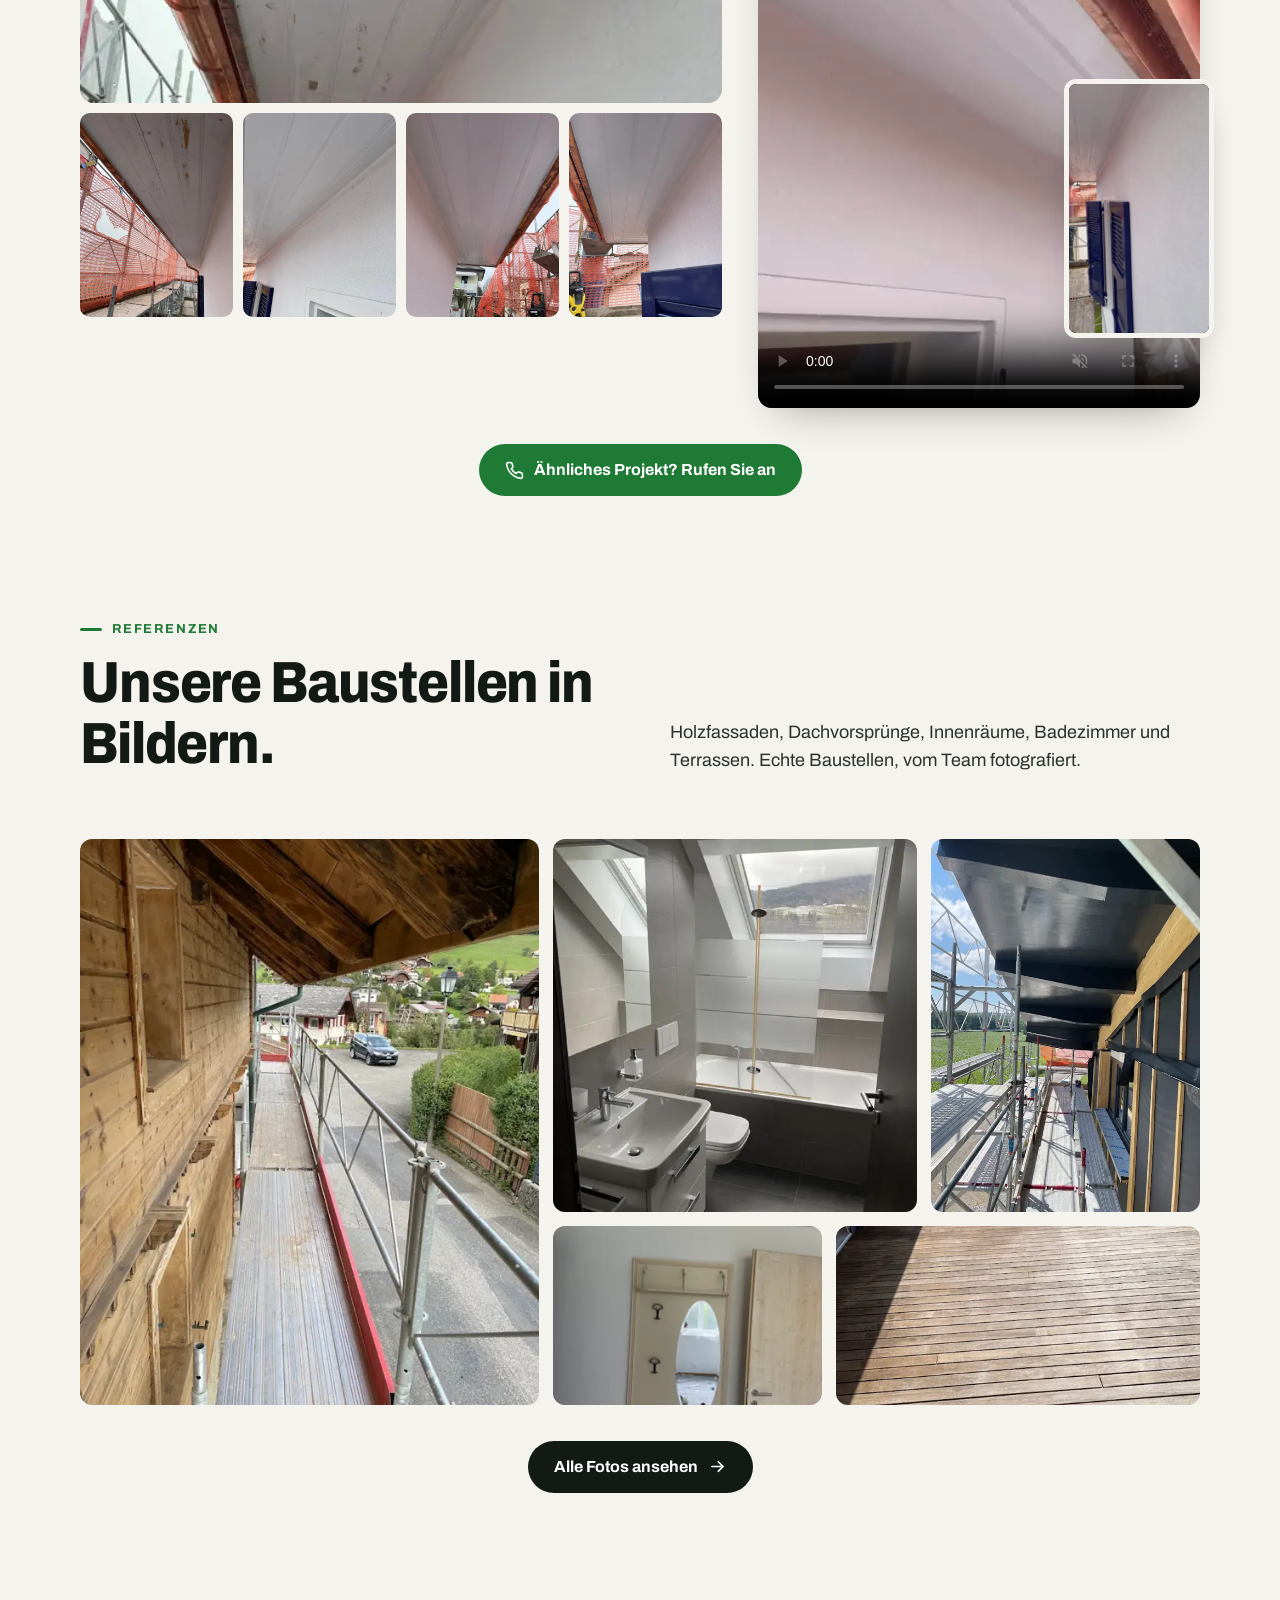
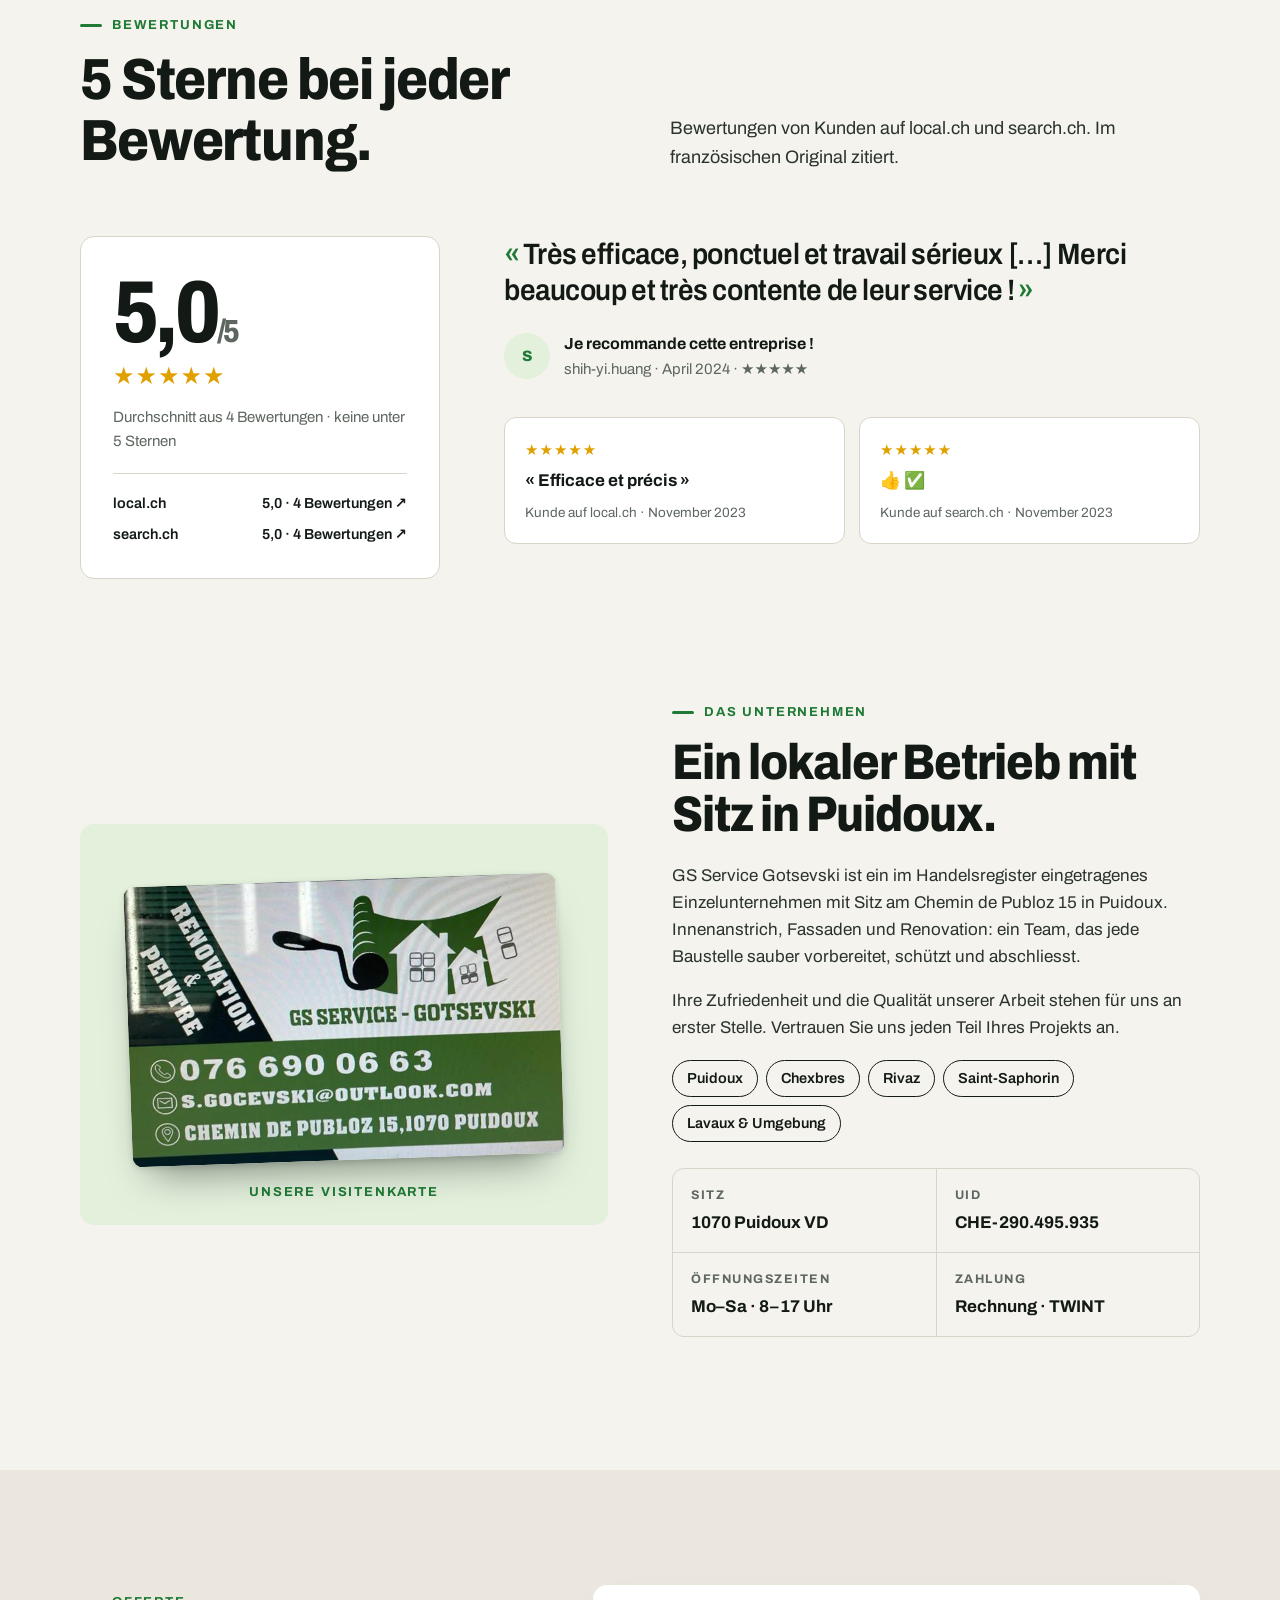
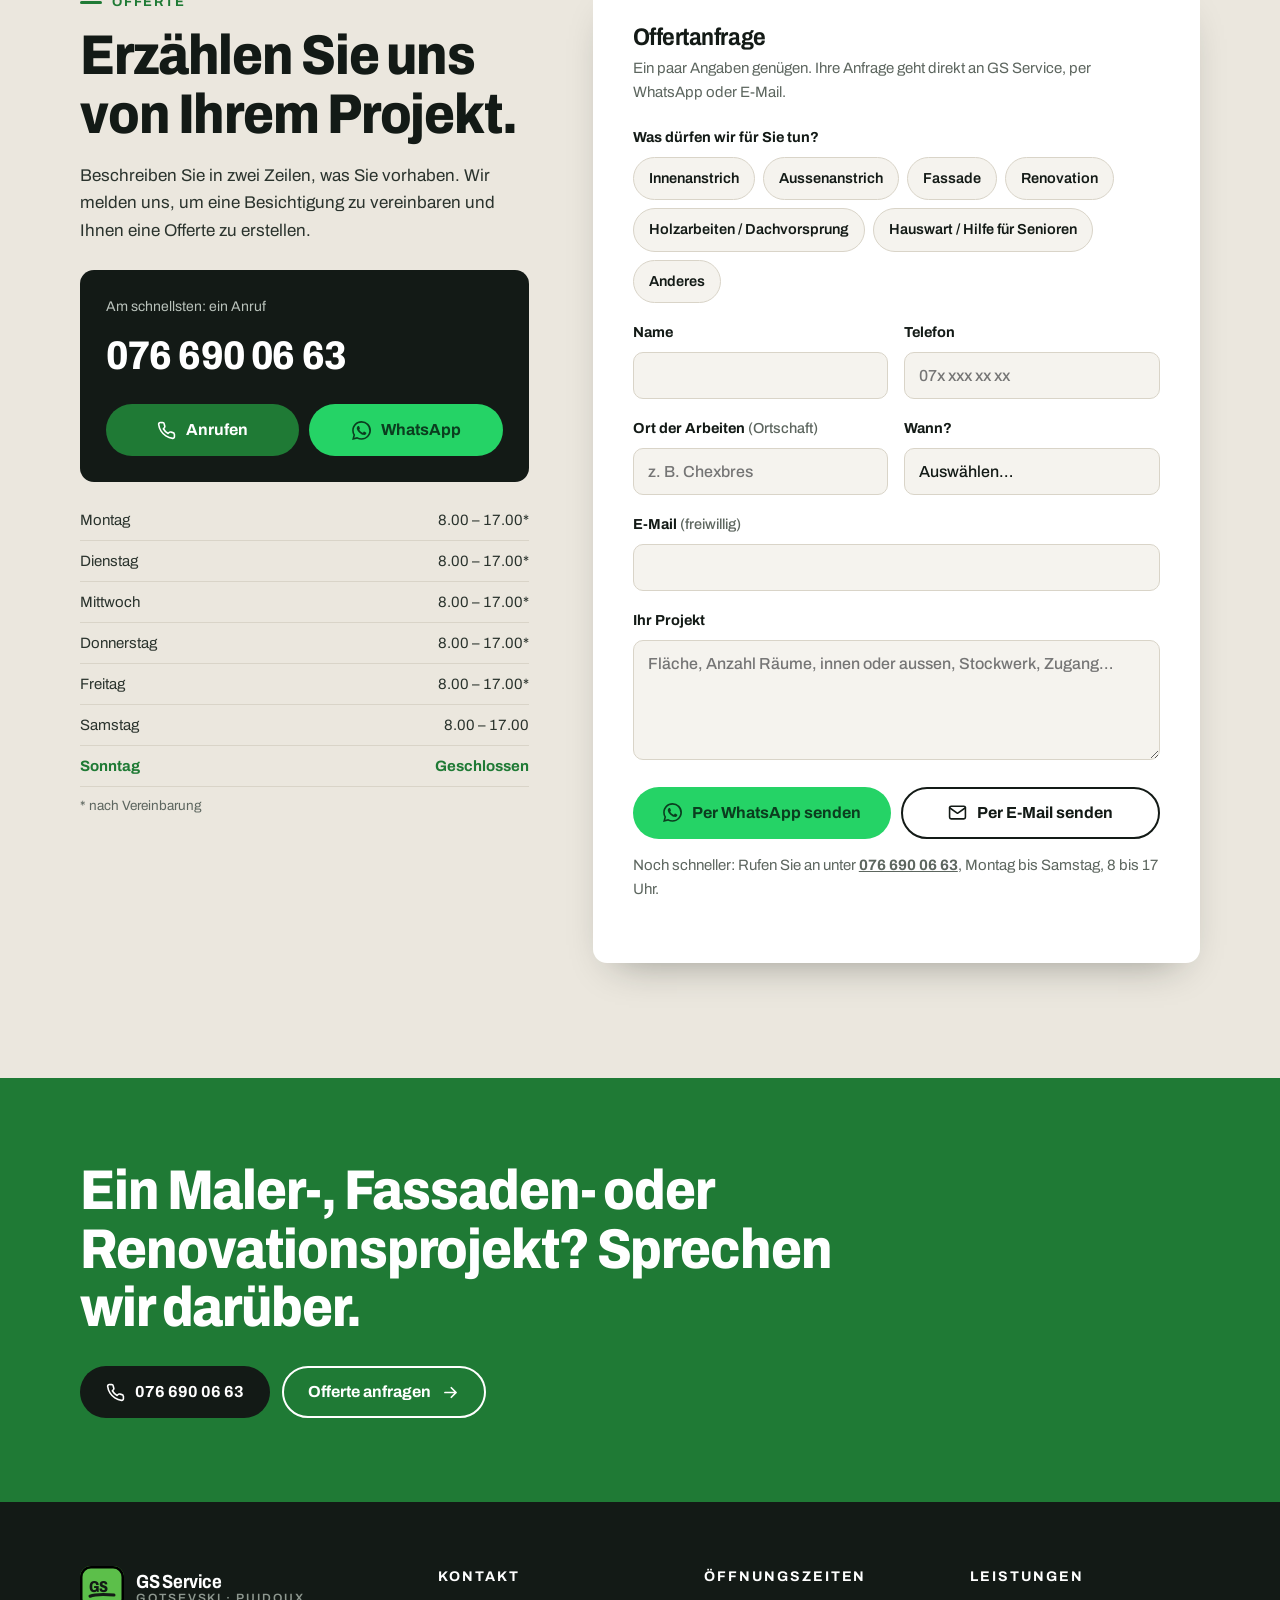
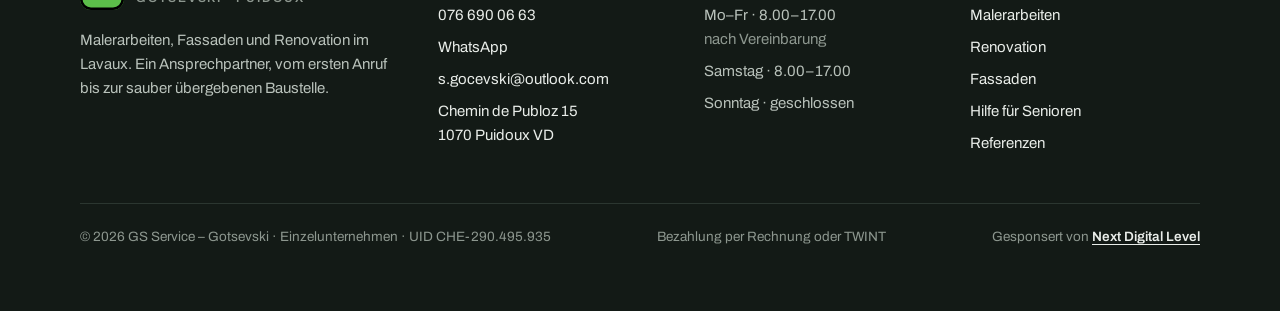
==== commit 5c564ac8: "Footer: sponsored by Next Digital Level Co-Authored-By: Claude Opus 5.5 <noreply@anthropic.com>" ====
--- a/de/index.html
+++ b/de/index.html
@@ -17,7 +17,7 @@
 <link rel="preconnect" href="https://fonts.googleapis.com">
 <link rel="preconnect" href="https://fonts.gstatic.com" crossorigin>
 <link href="https://fonts.googleapis.com/css2?family=Archivo:wdth,wght@62..125,400..800&display=swap" rel="stylesheet">
-<link rel="stylesheet" href="../css/style.css?v=7">
+<link rel="stylesheet" href="../css/style.css?v=8">
 <link rel="alternate" hreflang="fr" href="https://welcometothenextlevel.github.io/GS-Service/">
 <link rel="alternate" hreflang="en" href="https://welcometothenextlevel.github.io/GS-Service/en/">
 <link rel="alternate" hreflang="de" href="https://welcometothenextlevel.github.io/GS-Service/de/">
@@ -313,6 +313,7 @@
   <div class="footer-bottom">
     <span>© <span data-year>2026</span> GS Service – Gotsevski · Einzelunternehmen · UID CHE-290.495.935</span>
     <span>Bezahlung per Rechnung oder TWINT</span>
+    <span class="credit">Gesponsert von <a href="https://nextdigitalevel.com/">Next Digital Level</a></span>
   </div>
 </div></footer>
 <div class="dock" role="complementary" aria-label="Schnellkontakt">
--- a/css/style.css
+++ b/css/style.css
@@ -371,6 +371,9 @@
 .footer .logo-text span{color:#8d978f}
 .footer .logo-mark{background:var(--green-bright);box-shadow:inset 0 0 0 2.5px #000}
 .footer-bottom{margin-top:48px;padding-top:22px;border-top:1px solid #2b3630;display:flex;justify-content:space-between;gap:12px;flex-wrap:wrap;font-size:13.5px;color:#8d978f}
+
+.footer .credit a{color:#e9ede9;font-weight:600;text-decoration:underline;text-underline-offset:3px}
+.footer .credit a:hover{color:var(--green-bright)}
 @media (max-width:900px){.footer-grid{grid-template-columns:1fr 1fr}}
 @media (max-width:520px){.footer-grid{grid-template-columns:1fr}}
 @media (min-width:821px){.footer{padding-bottom:64px}}
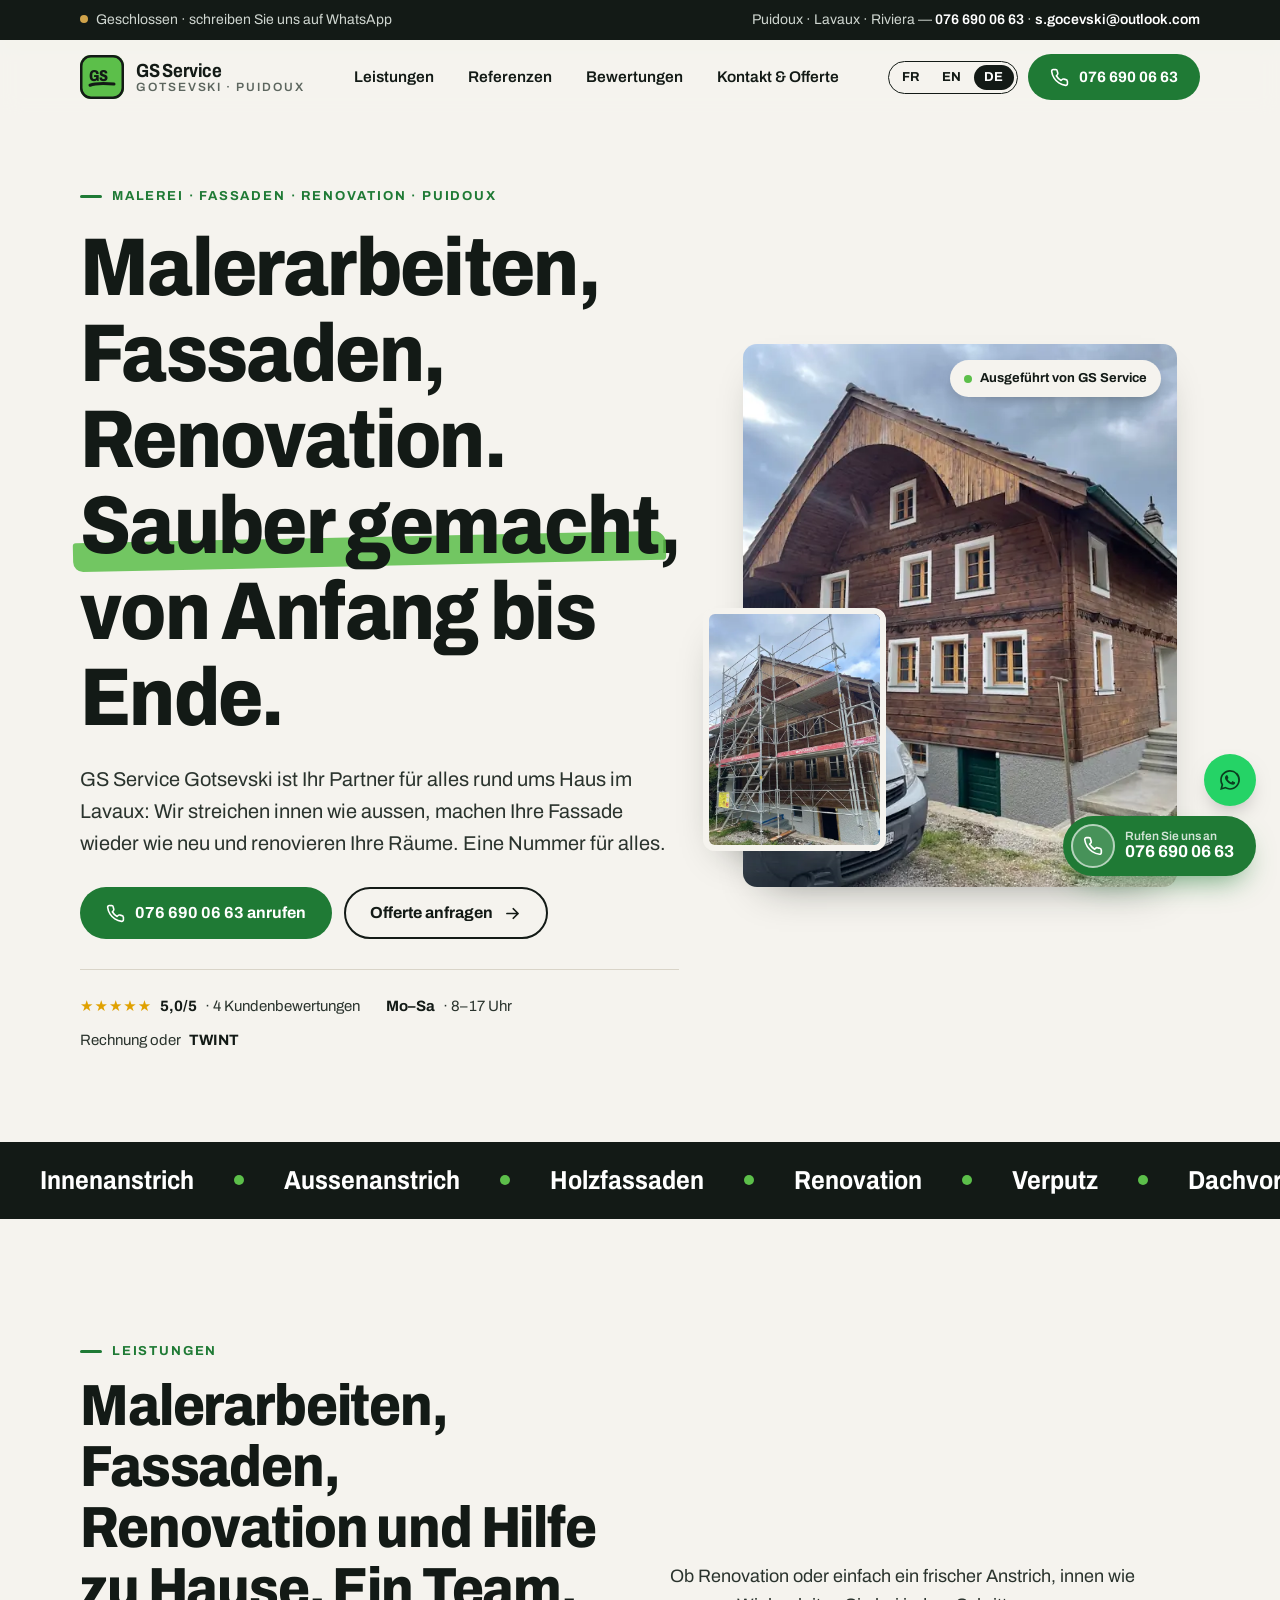
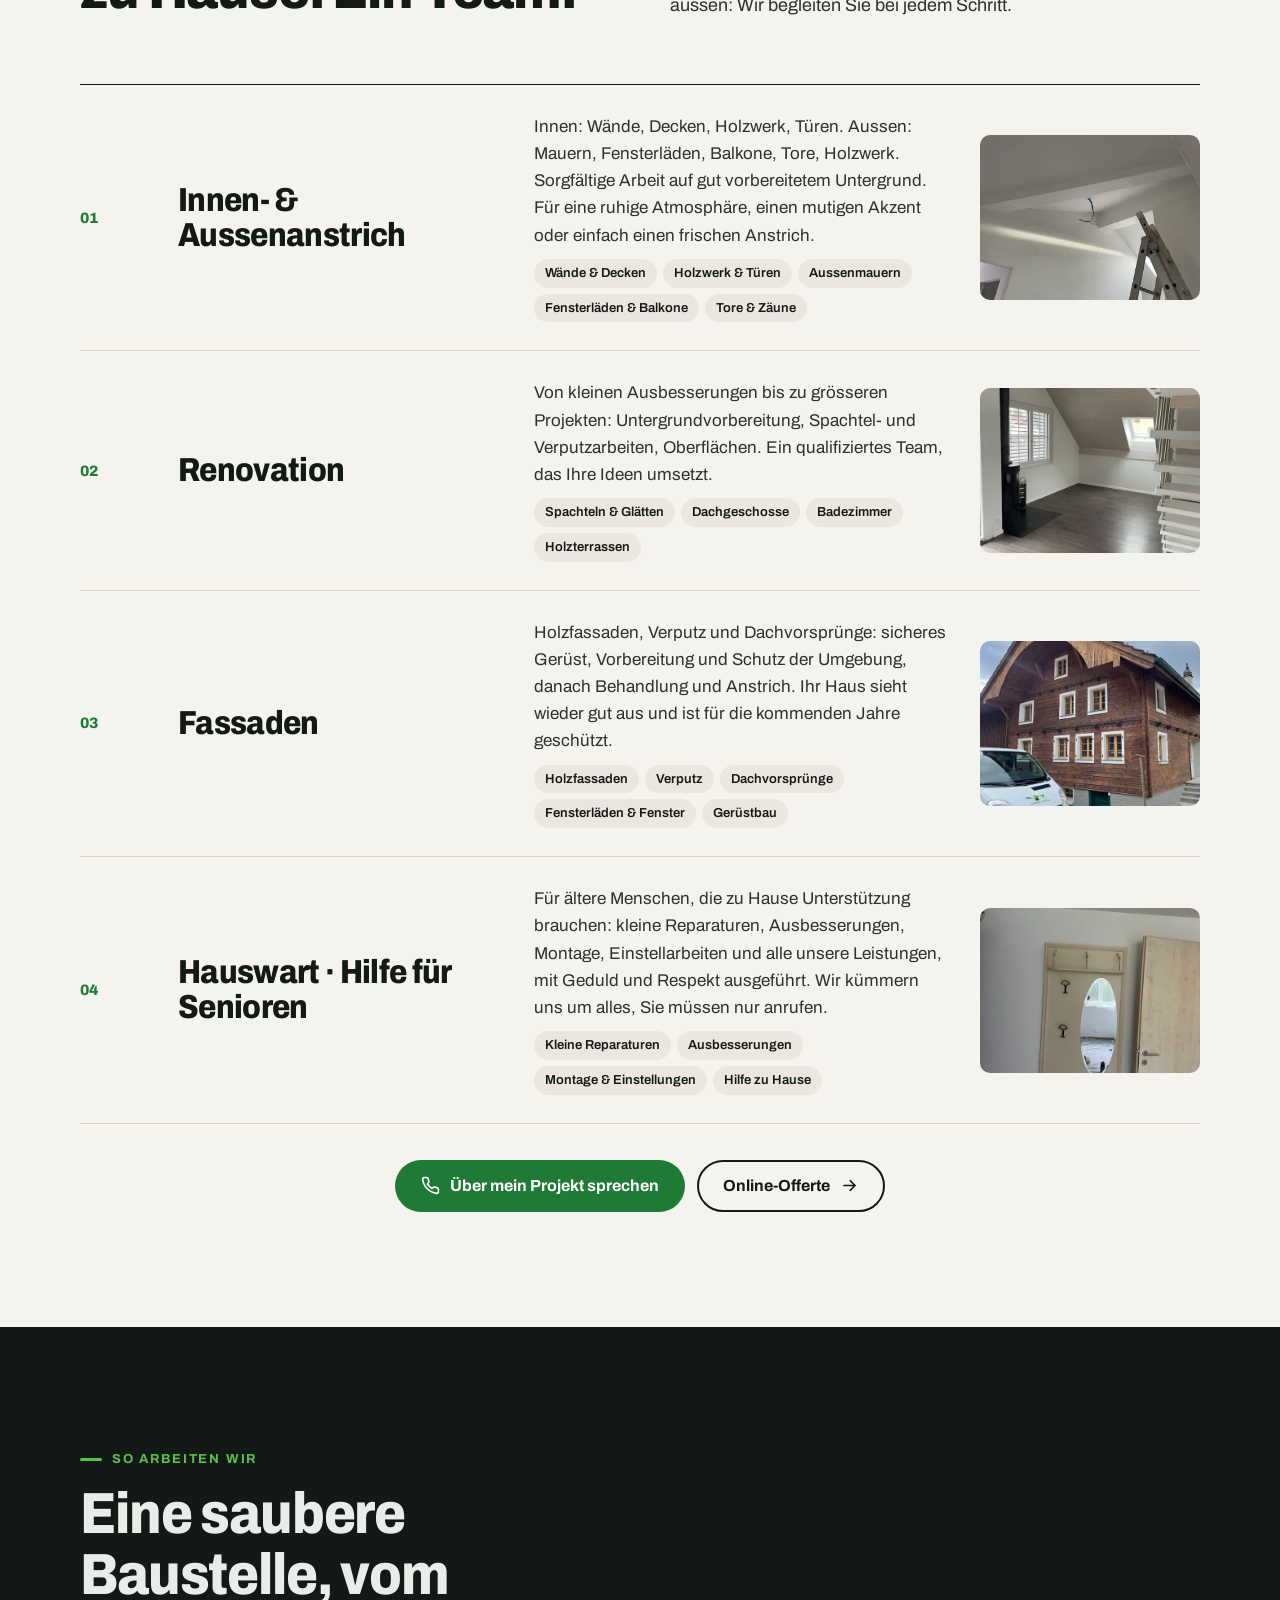
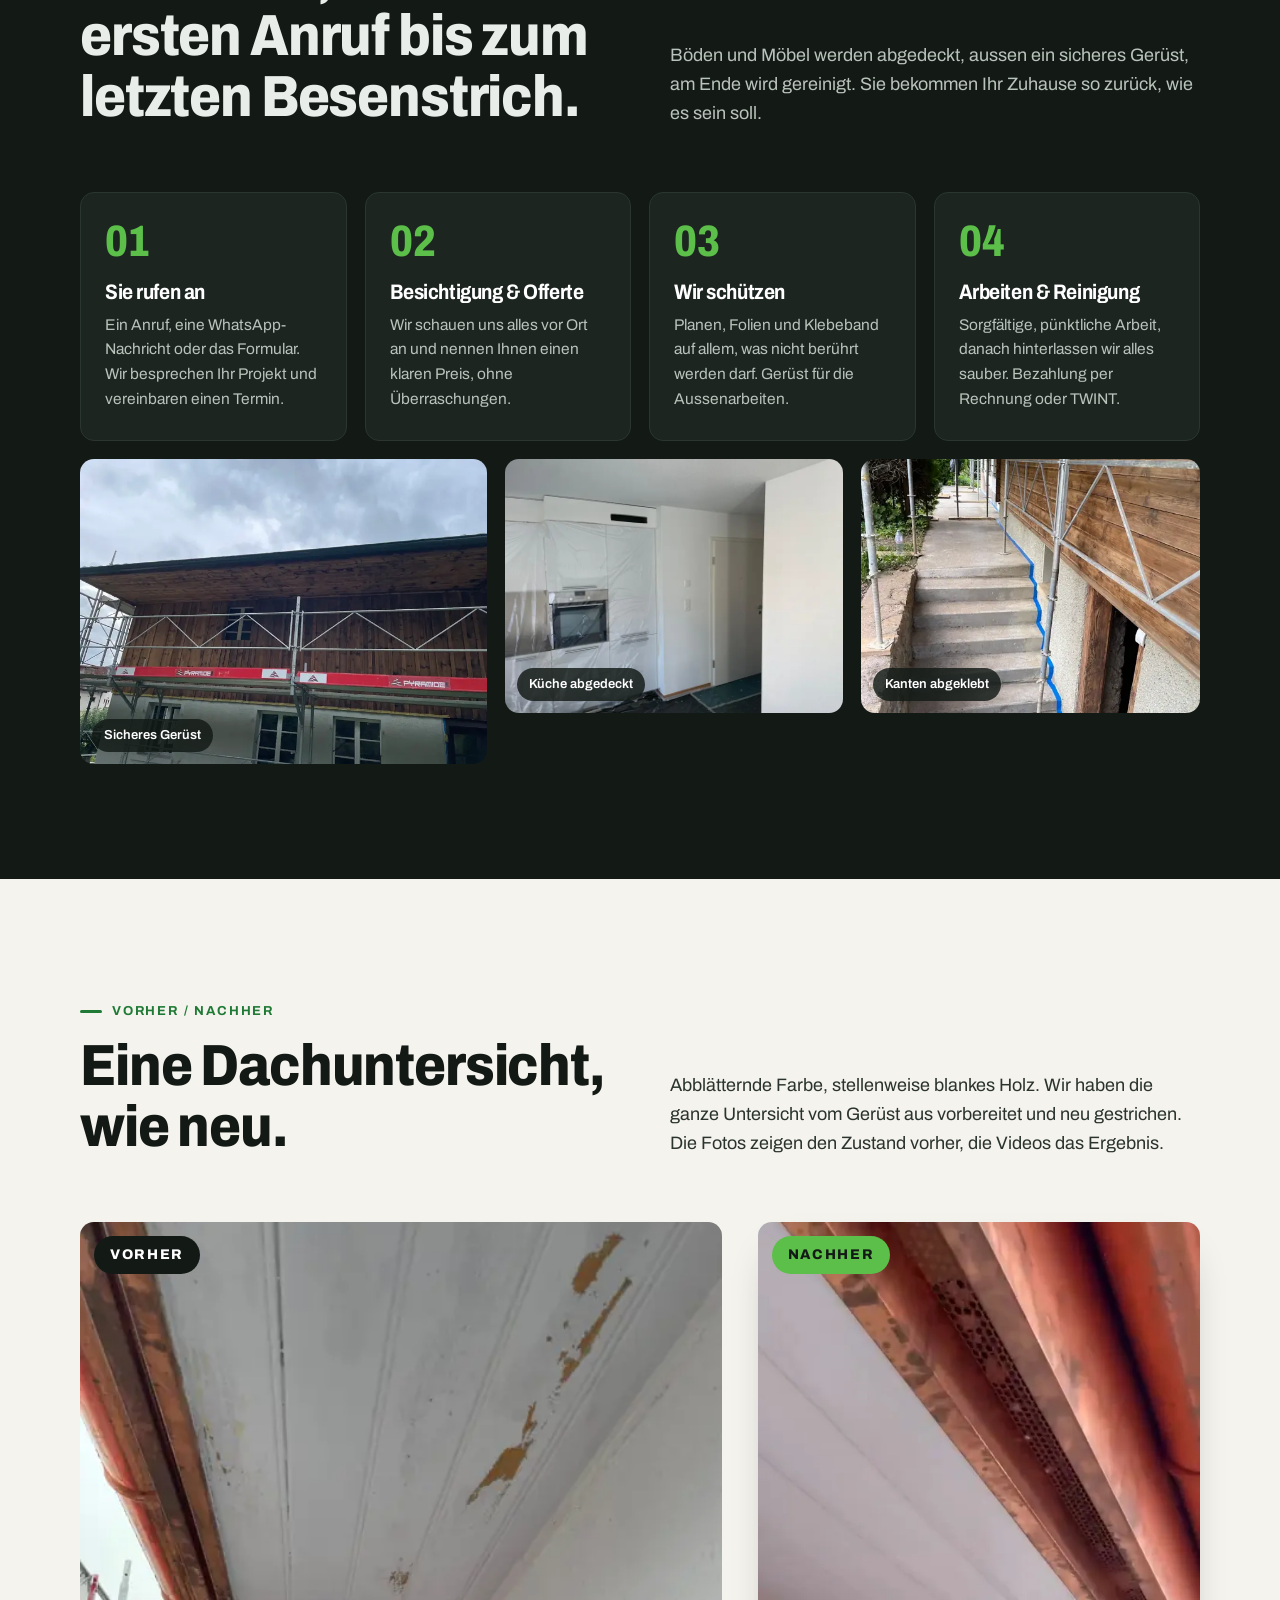
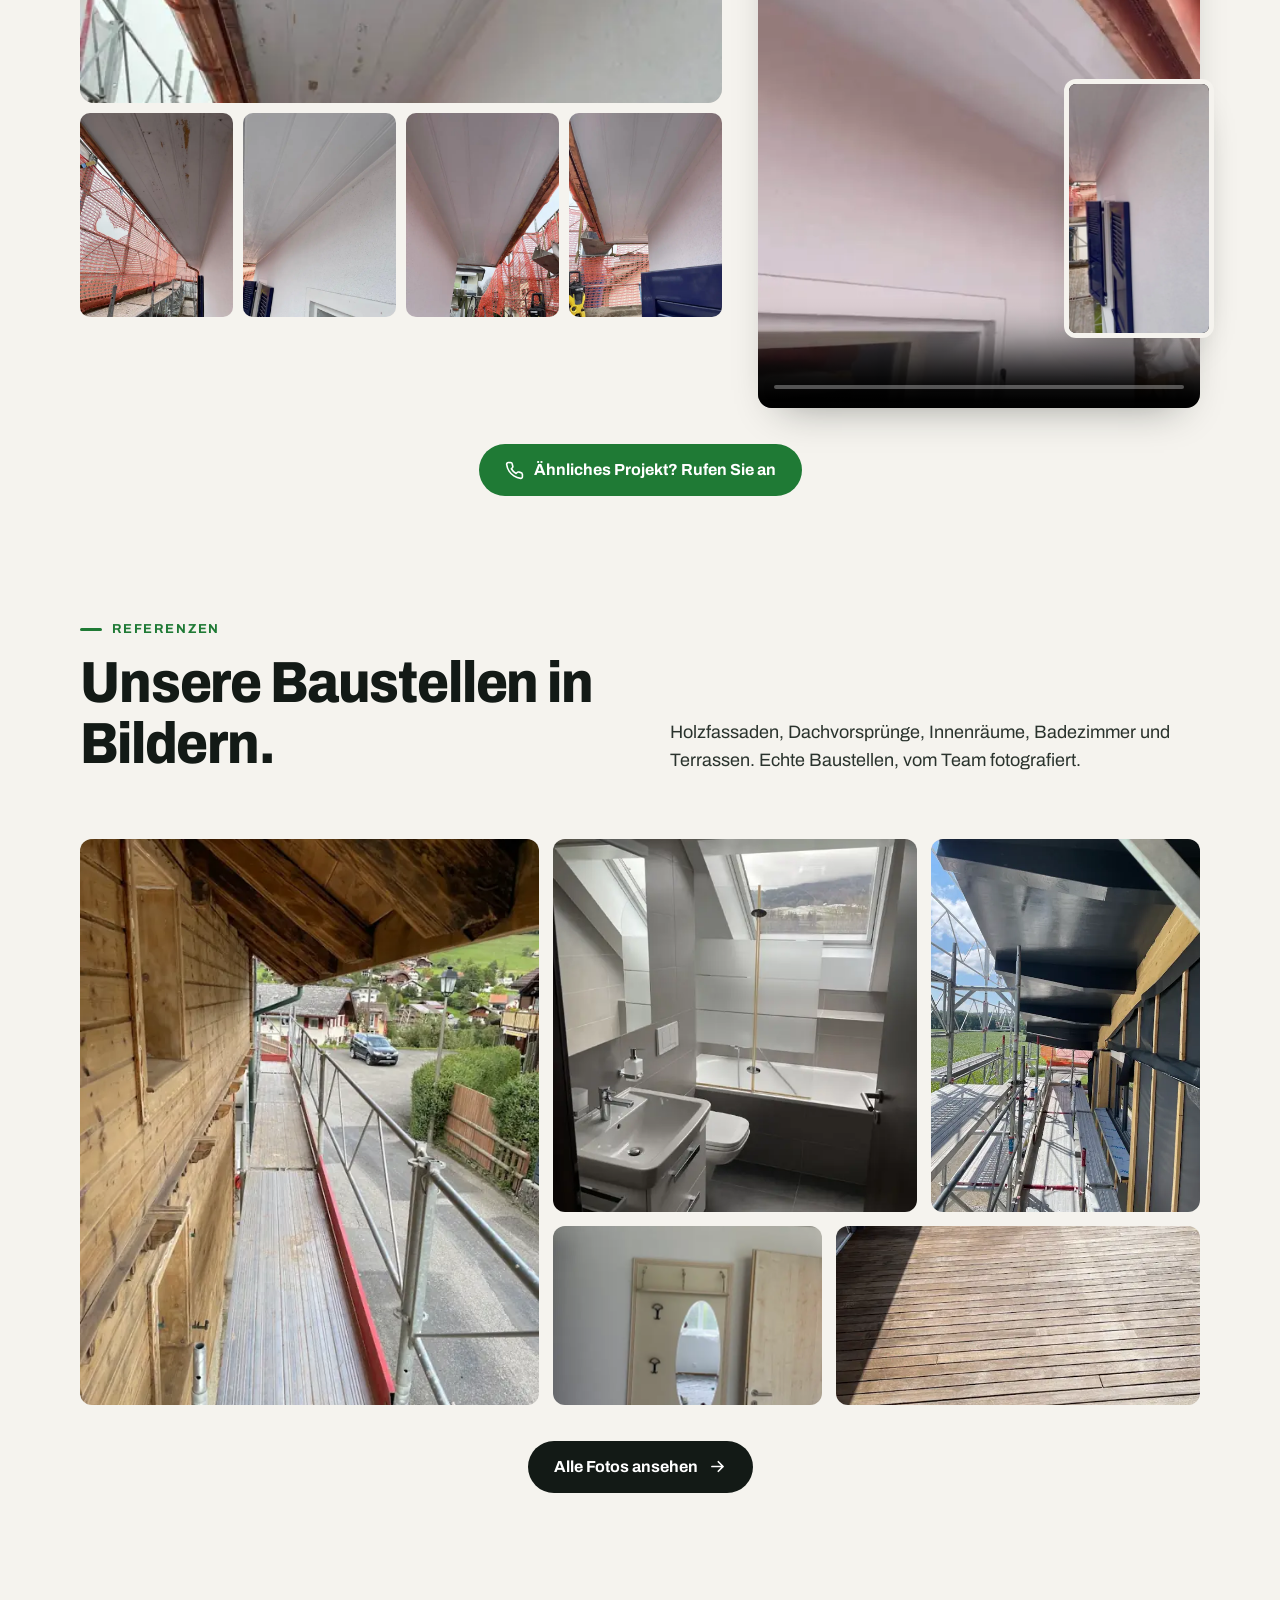
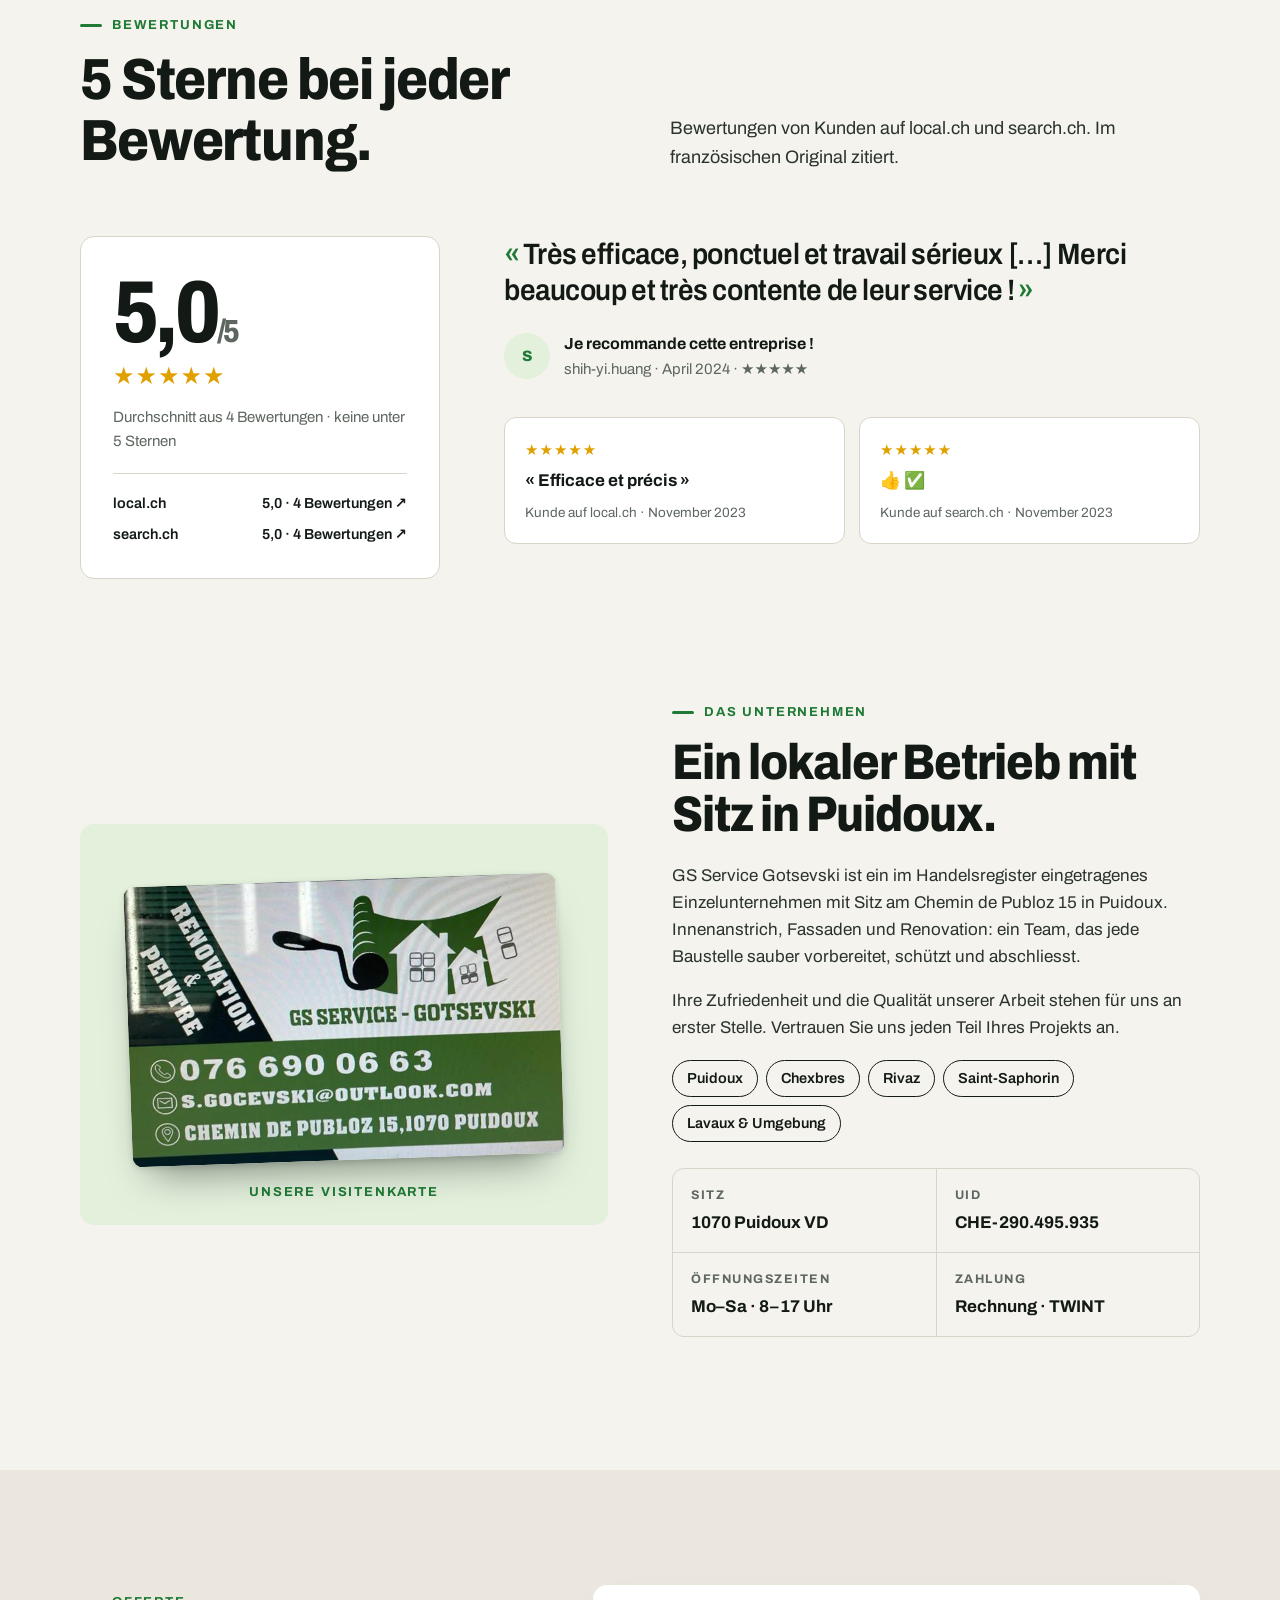
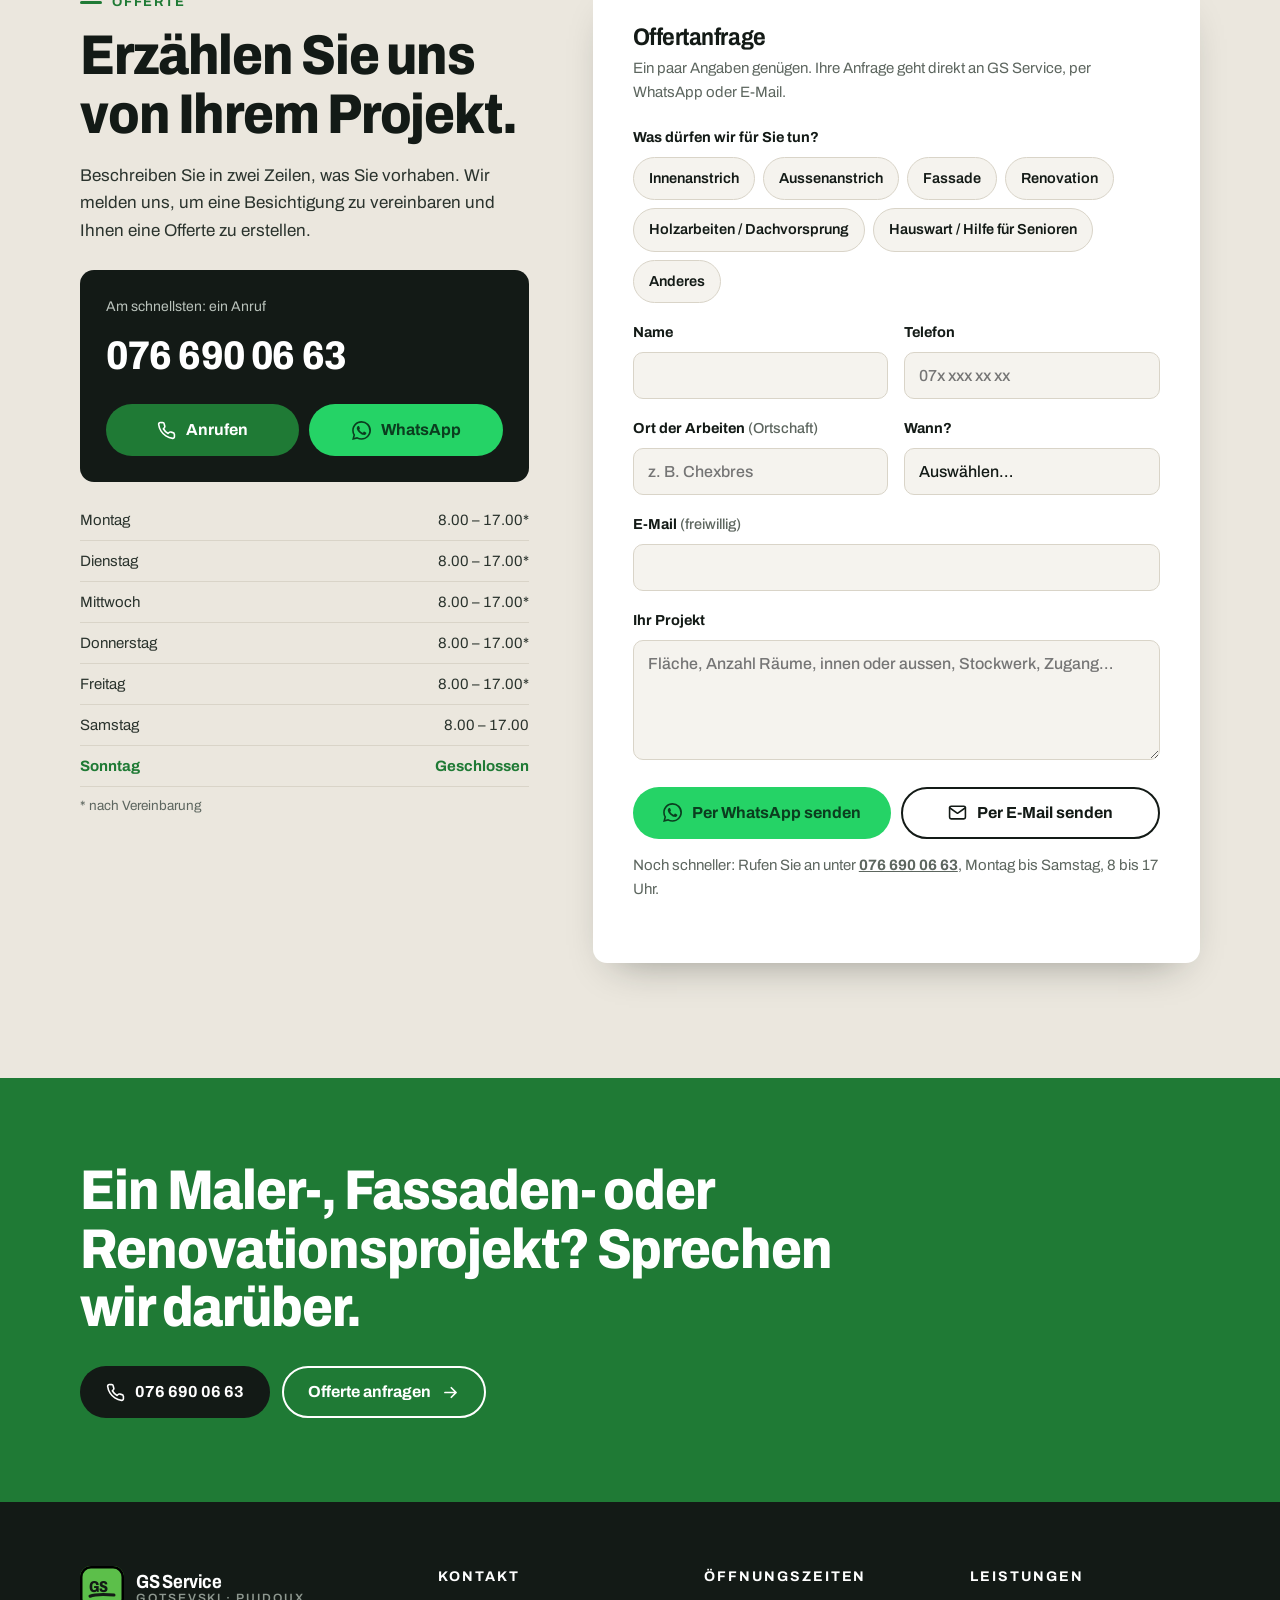
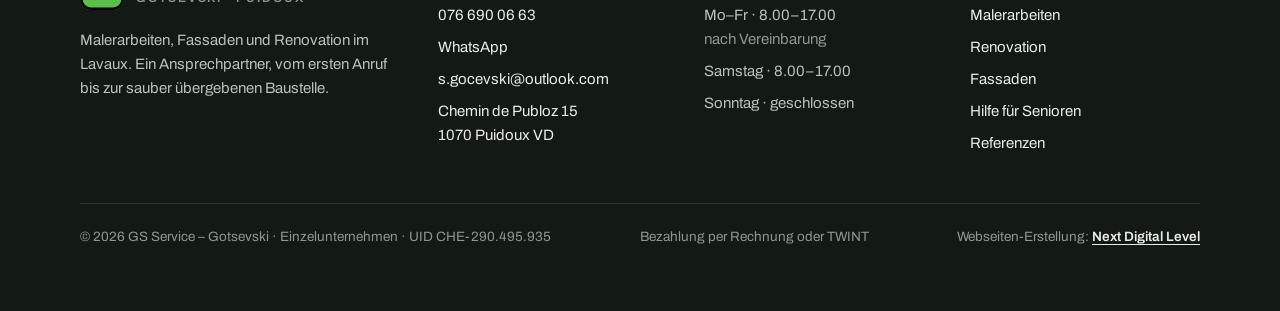
==== commit c6971c2c: "Credit the site build instead of calling it a sponsorship The footer credit read "Sponsorisé par Nex" ====
--- a/de/index.html
+++ b/de/index.html
@@ -313,7 +313,7 @@
   <div class="footer-bottom">
     <span>© <span data-year>2026</span> GS Service – Gotsevski · Einzelunternehmen · UID CHE-290.495.935</span>
     <span>Bezahlung per Rechnung oder TWINT</span>
-    <span class="credit">Gesponsert von <a href="https://nextdigitalevel.com/">Next Digital Level</a></span>
+    <span class="credit">Webseiten-Erstellung: <a href="https://nextdigitalevel.com/">Next Digital Level</a></span>
   </div>
 </div></footer>
 <div class="dock" role="complementary" aria-label="Schnellkontakt">
